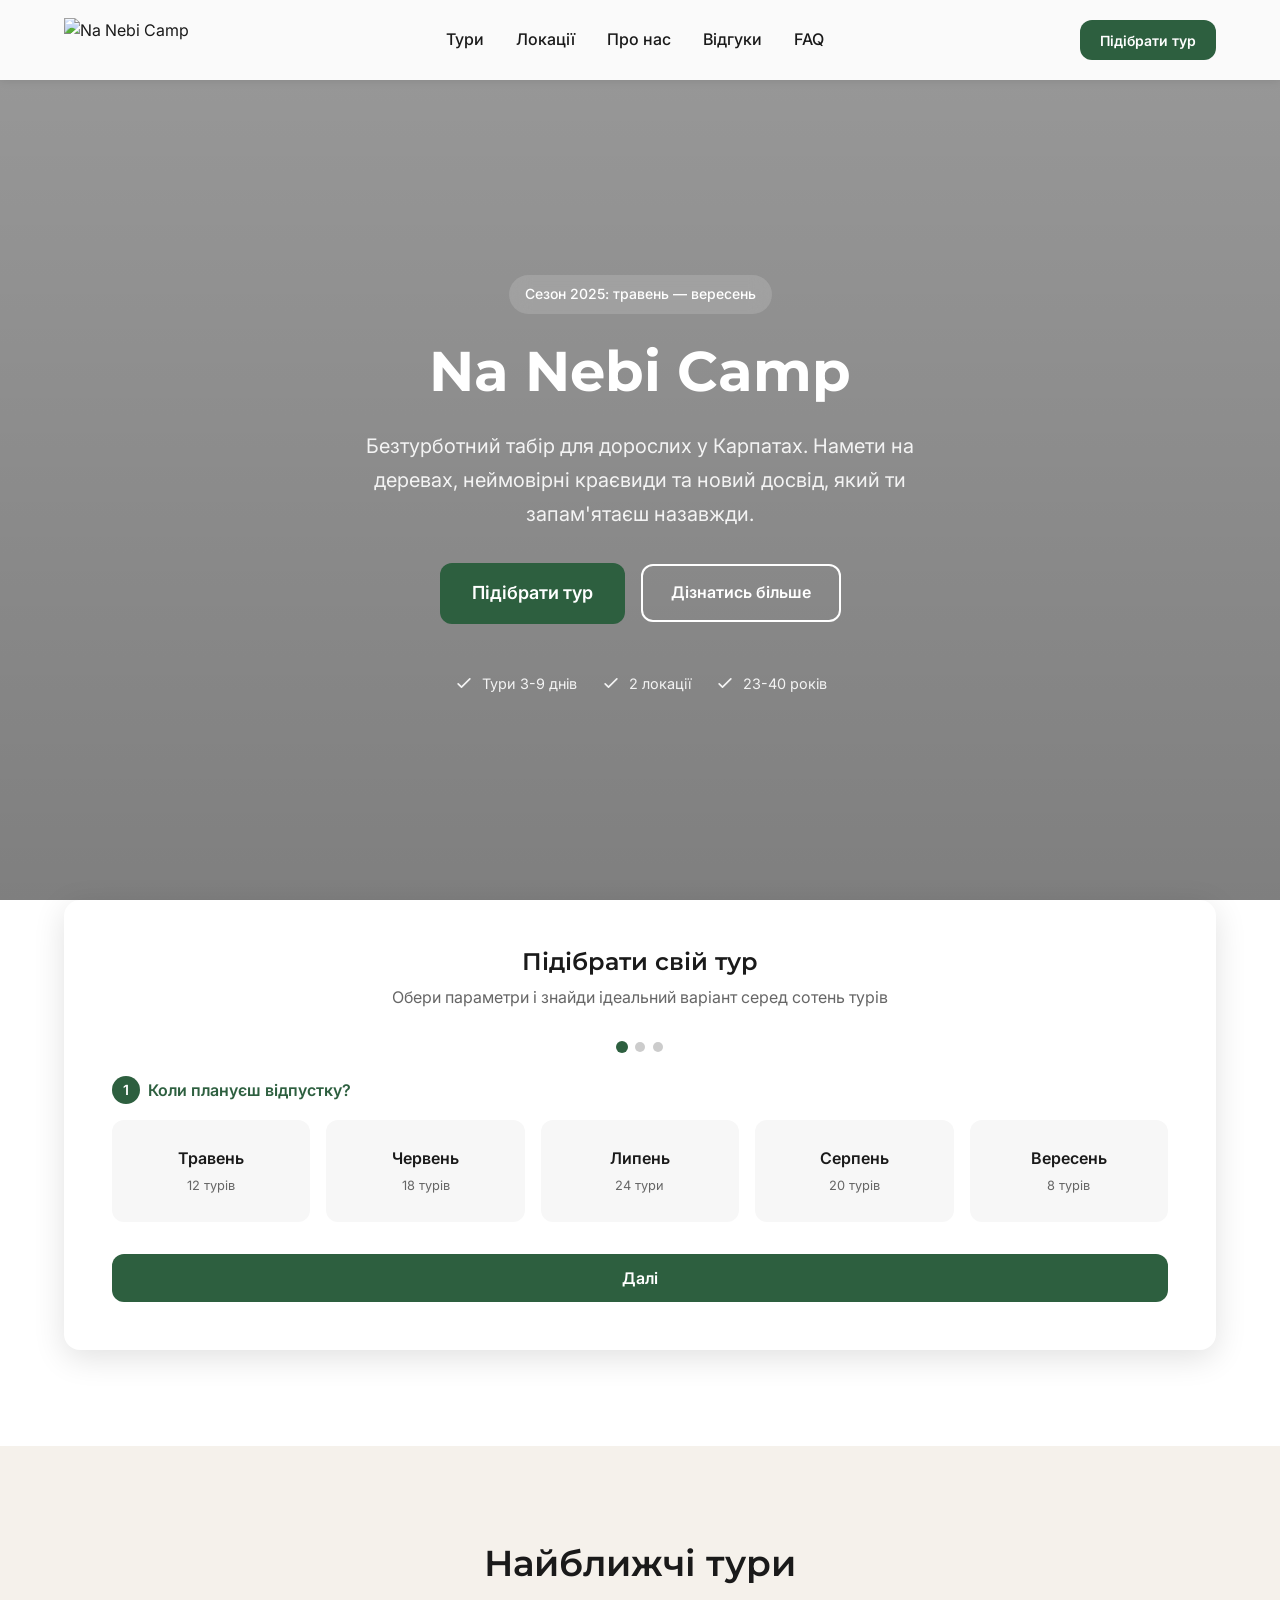
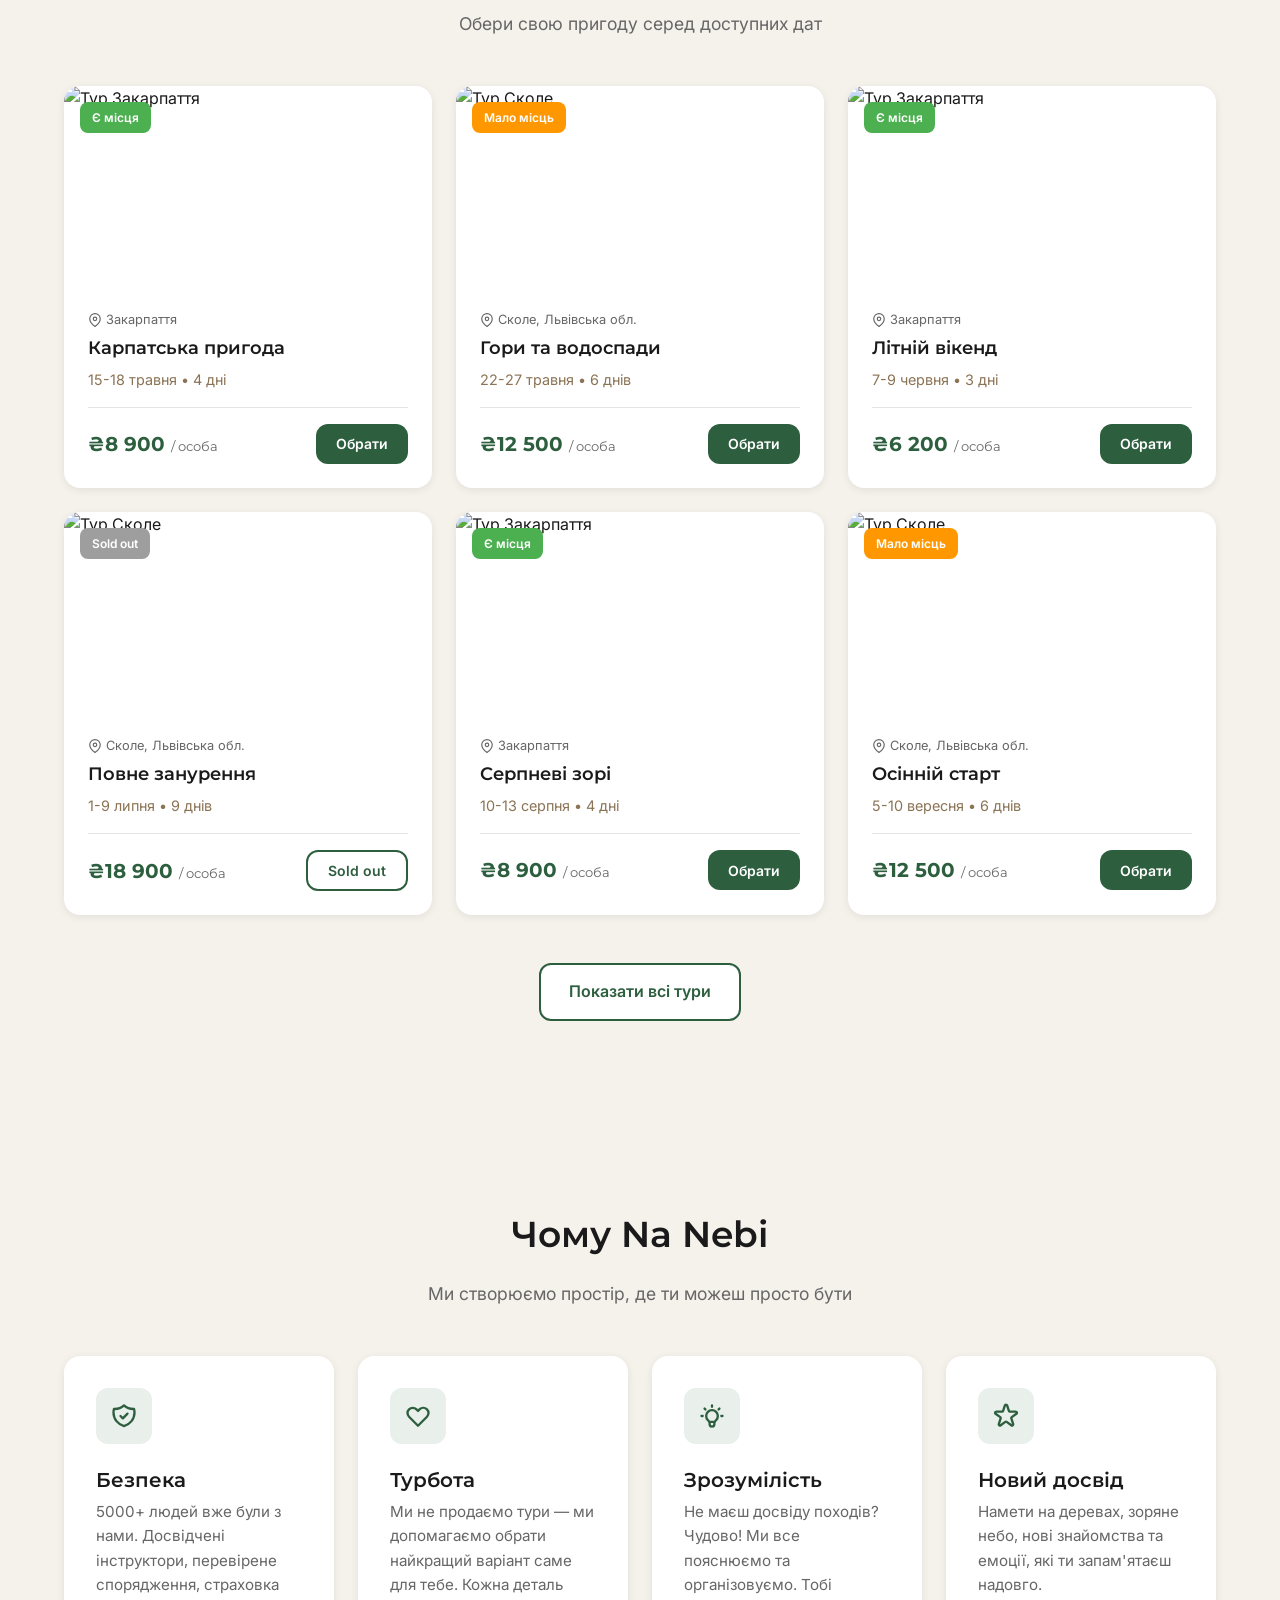
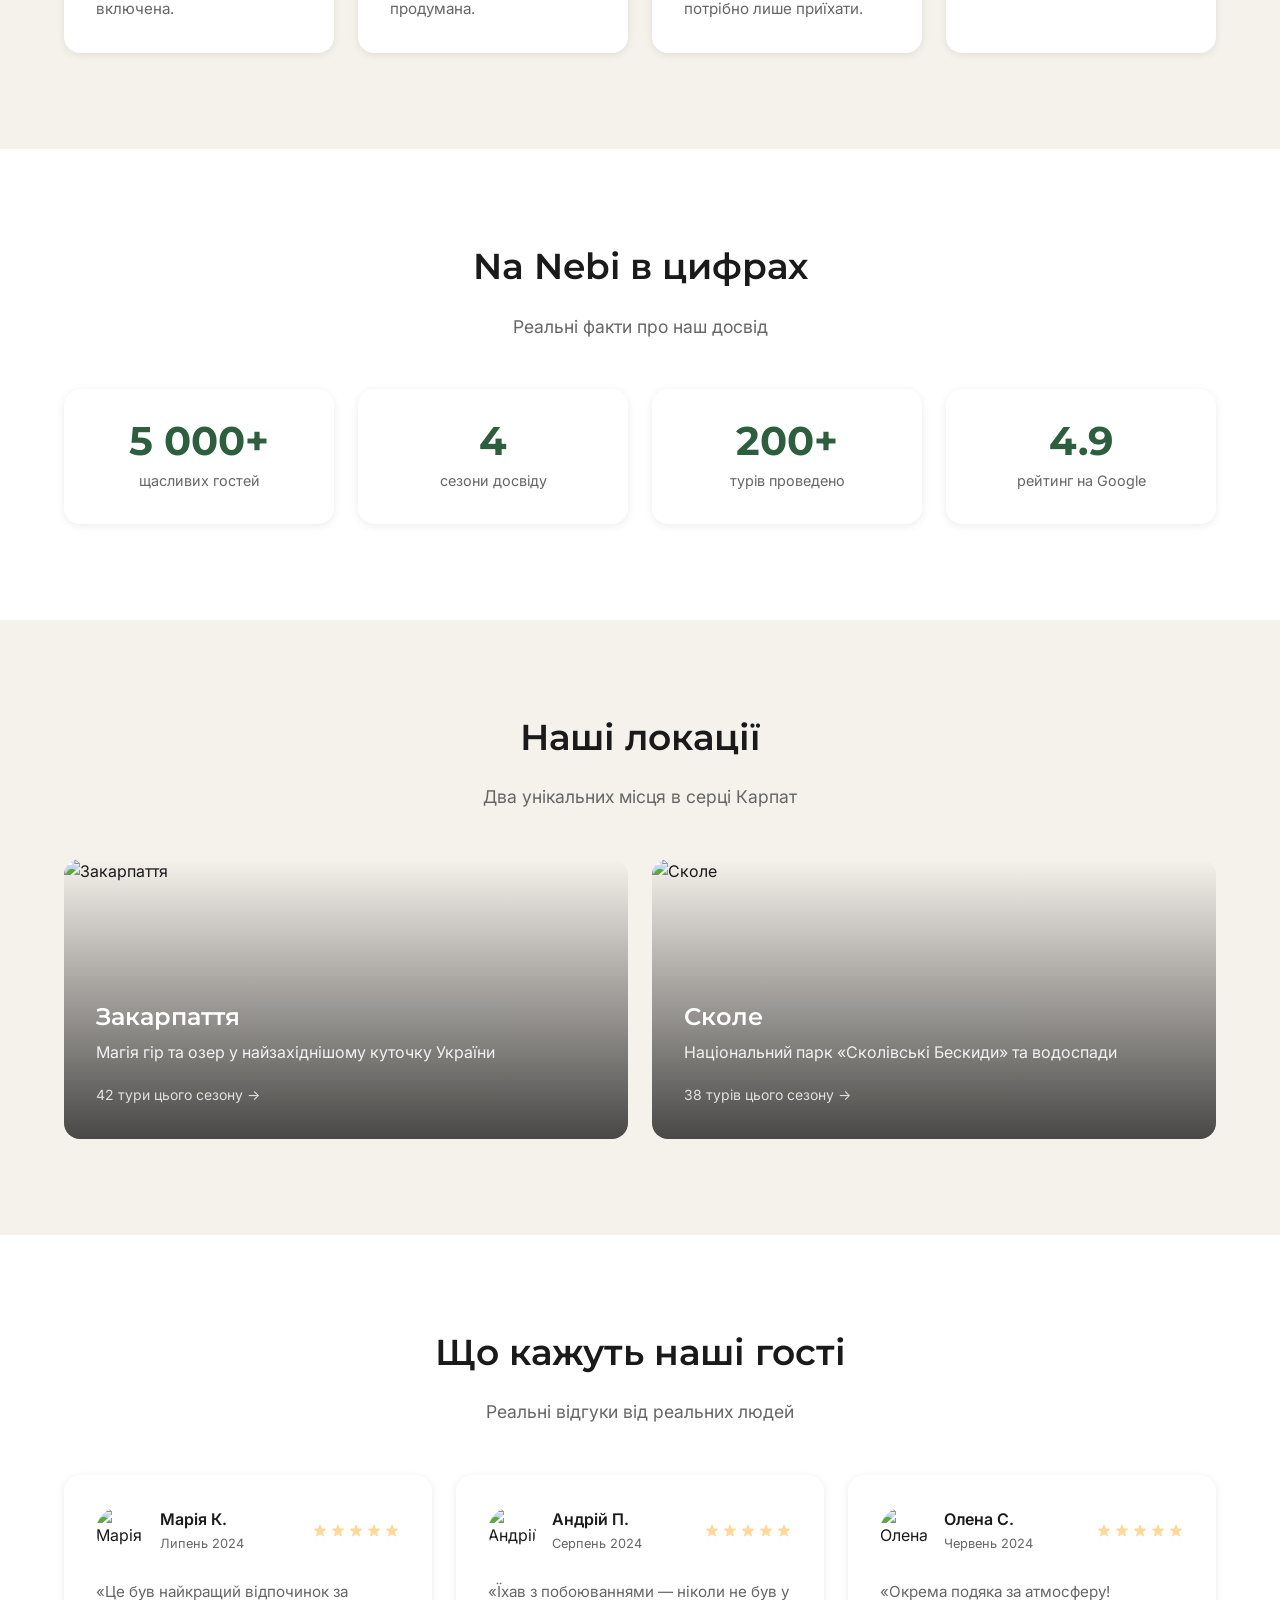
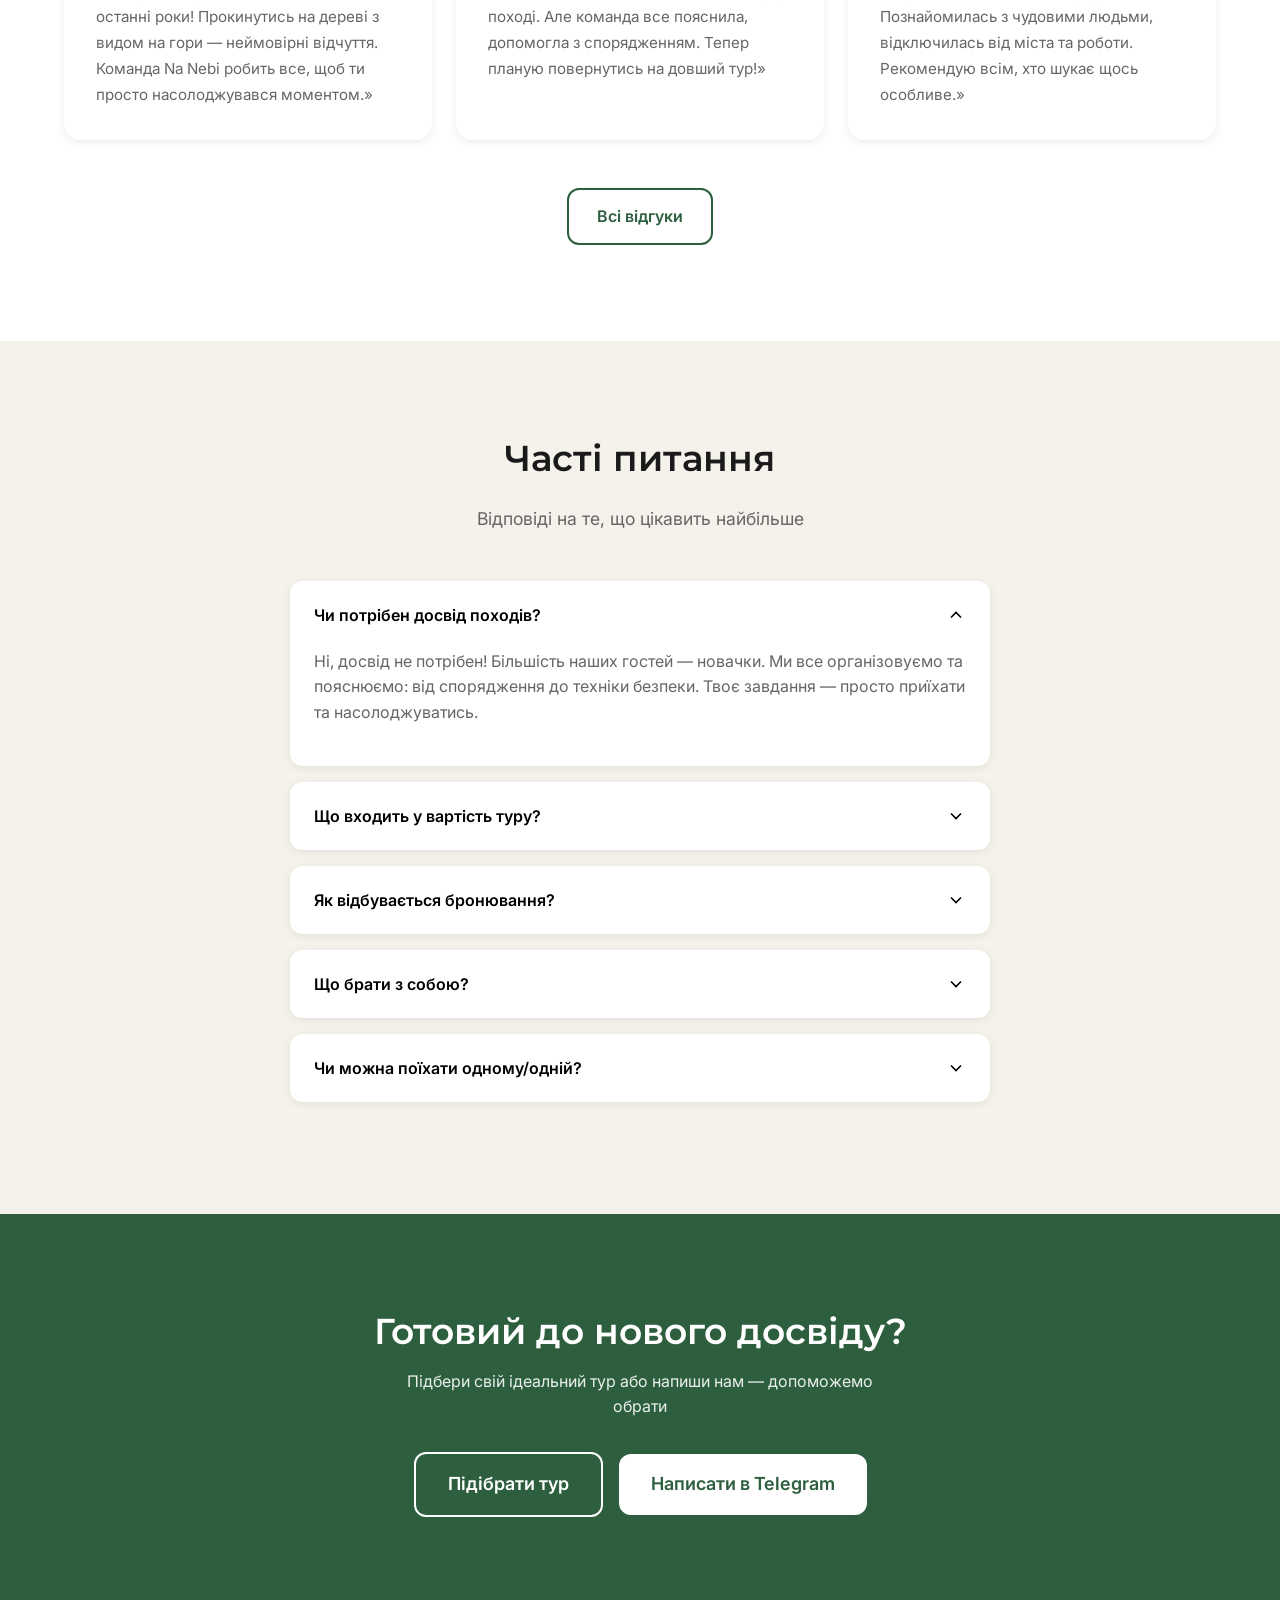
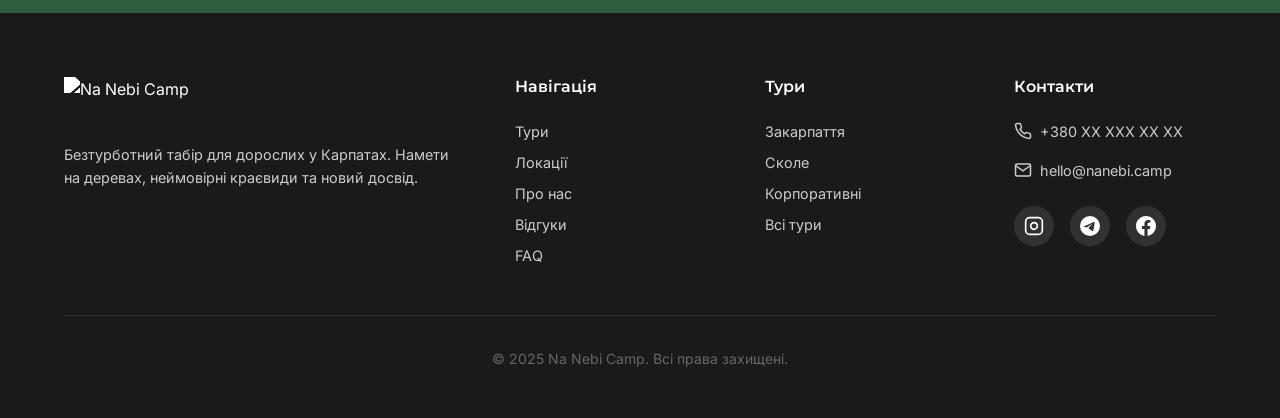
==== index.html @ ff221b3c "Create index.html" ====
<!DOCTYPE html>
<html lang="uk">
<head>
    <meta charset="UTF-8">
    <meta name="viewport" content="width=device-width, initial-scale=1.0">
    <title>Na Nebi Camp — Безтурботний табір для дорослих у Карпатах</title>
    <meta name="description" content="Намети на деревах, незабутні краєвиди та новий досвід. Тури на 3, 4, 6 або 9 днів у Закарпатті та Львівській області.">

    <!-- Fonts -->
    <link rel="preconnect" href="https://fonts.googleapis.com">
    <link rel="preconnect" href="https://fonts.gstatic.com" crossorigin>
    <link href="https://fonts.googleapis.com/css2?family=Montserrat:wght@500;600;700&family=Inter:wght@400;500;600&display=swap" rel="stylesheet">

    <style>
        /* ========== CSS Variables ========== */
        :root {
            /* Primary - Green */
            --primary: #2D5F3F;
            --primary-light: #7FB685;
            --primary-dark: #1e4a2d;

            /* Secondary - Brown/Warm */
            --secondary: #8B7355;
            --secondary-light: #E8DCC4;
            --secondary-bg: #F5F1EB;

            /* Accent */
            --accent-blue: #87CEEB;
            --accent-yellow: #FFD89C;

            /* Status */
            --status-available: #4CAF50;
            --status-few: #FF9800;
            --status-soldout: #9E9E9E;

            /* Neutral */
            --white: #FFFFFF;
            --black: #1A1A1A;
            --gray-100: #F7F7F7;
            --gray-200: #E5E5E5;
            --gray-300: #CCCCCC;
            --gray-600: #666666;

            /* Typography */
            --font-heading: 'Montserrat', sans-serif;
            --font-body: 'Inter', sans-serif;

            /* Spacing */
            --space-xs: 0.5rem;
            --space-sm: 1rem;
            --space-md: 1.5rem;
            --space-lg: 2rem;
            --space-xl: 3rem;
            --space-2xl: 4rem;
            --space-3xl: 6rem;

            /* Border Radius */
            --radius-sm: 8px;
            --radius-md: 12px;
            --radius-lg: 16px;
            --radius-xl: 24px;

            /* Shadows */
            --shadow-sm: 0 2px 8px rgba(0,0,0,0.08);
            --shadow-md: 0 4px 16px rgba(0,0,0,0.1);
            --shadow-lg: 0 8px 32px rgba(0,0,0,0.12);

            /* Transitions */
            --transition: 0.3s ease;
        }

        /* ========== Reset & Base ========== */
        *, *::before, *::after {
            box-sizing: border-box;
            margin: 0;
            padding: 0;
        }

        html {
            scroll-behavior: smooth;
        }

        body {
            font-family: var(--font-body);
            font-size: 16px;
            line-height: 1.6;
            color: var(--black);
            background: var(--white);
            -webkit-font-smoothing: antialiased;
        }

        img {
            max-width: 100%;
            height: auto;
            display: block;
        }

        a {
            color: inherit;
            text-decoration: none;
        }

        button {
            font-family: inherit;
            cursor: pointer;
            border: none;
            background: none;
        }

        ul, ol {
            list-style: none;
        }

        /* ========== Typography ========== */
        h1, h2, h3, h4, h5, h6 {
            font-family: var(--font-heading);
            font-weight: 600;
            line-height: 1.2;
            color: var(--black);
        }

        h1 {
            font-size: 2rem;
            font-weight: 700;
        }

        h2 {
            font-size: 1.75rem;
            margin-bottom: var(--space-md);
        }

        h3 {
            font-size: 1.25rem;
        }

        p {
            margin-bottom: var(--space-sm);
        }

        .text-center { text-align: center; }
        .text-primary { color: var(--primary); }
        .text-secondary { color: var(--secondary); }
        .text-gray { color: var(--gray-600); }

        /* ========== Layout ========== */
        .container {
            width: 100%;
            max-width: 1200px;
            margin: 0 auto;
            padding: 0 var(--space-md);
        }

        .section {
            padding: var(--space-2xl) 0;
        }

        .section-bg {
            background: var(--secondary-bg);
        }

        .section-header {
            text-align: center;
            margin-bottom: var(--space-xl);
        }

        .section-header p {
            color: var(--gray-600);
            font-size: 1.1rem;
            max-width: 600px;
            margin: var(--space-sm) auto 0;
        }

        /* ========== Buttons ========== */
        .btn {
            display: inline-flex;
            align-items: center;
            justify-content: center;
            gap: var(--space-xs);
            padding: 0.875rem 1.75rem;
            font-size: 1rem;
            font-weight: 600;
            border-radius: var(--radius-md);
            transition: all var(--transition);
            min-height: 48px;
        }

        .btn-primary {
            background: var(--primary);
            color: var(--white);
        }

        .btn-primary:hover {
            background: var(--primary-dark);
            transform: translateY(-2px);
            box-shadow: var(--shadow-md);
        }

        .btn-secondary {
            background: var(--white);
            color: var(--primary);
            border: 2px solid var(--primary);
        }

        .btn-secondary:hover {
            background: var(--primary);
            color: var(--white);
        }

        .btn-outline {
            background: transparent;
            color: var(--white);
            border: 2px solid var(--white);
        }

        .btn-outline:hover {
            background: var(--white);
            color: var(--primary);
        }

        .btn-sm {
            padding: 0.625rem 1.25rem;
            font-size: 0.875rem;
            min-height: 40px;
        }

        .btn-lg {
            padding: 1rem 2rem;
            font-size: 1.125rem;
        }

        /* ========== Header ========== */
        .header {
            position: fixed;
            top: 0;
            left: 0;
            right: 0;
            z-index: 1000;
            background: rgba(255,255,255,0.95);
            backdrop-filter: blur(10px);
            box-shadow: var(--shadow-sm);
            transition: all var(--transition);
        }

        .header-inner {
            display: flex;
            align-items: center;
            justify-content: space-between;
            height: 70px;
        }

        .logo {
            display: flex;
            align-items: center;
            gap: var(--space-xs);
        }

        .logo img {
            height: 45px;
            width: auto;
        }

        .nav {
            display: none;
        }

        .nav-list {
            display: flex;
            gap: var(--space-lg);
        }

        .nav-link {
            font-weight: 500;
            color: var(--black);
            transition: color var(--transition);
            position: relative;
        }

        .nav-link:hover {
            color: var(--primary);
        }

        .nav-link::after {
            content: '';
            position: absolute;
            bottom: -4px;
            left: 0;
            width: 0;
            height: 2px;
            background: var(--primary);
            transition: width var(--transition);
        }

        .nav-link:hover::after {
            width: 100%;
        }

        .header-cta {
            display: none;
        }

        .mobile-menu-btn {
            display: flex;
            flex-direction: column;
            gap: 5px;
            padding: 10px;
        }

        .mobile-menu-btn span {
            display: block;
            width: 24px;
            height: 2px;
            background: var(--black);
            transition: all var(--transition);
        }

        /* Mobile Menu */
        .mobile-menu {
            position: fixed;
            top: 70px;
            left: 0;
            right: 0;
            bottom: 0;
            background: var(--white);
            padding: var(--space-lg);
            transform: translateX(100%);
            transition: transform var(--transition);
            overflow-y: auto;
        }

        .mobile-menu.active {
            transform: translateX(0);
        }

        .mobile-nav-list {
            display: flex;
            flex-direction: column;
            gap: var(--space-md);
        }

        .mobile-nav-link {
            display: block;
            padding: var(--space-sm) 0;
            font-size: 1.125rem;
            font-weight: 500;
            border-bottom: 1px solid var(--gray-200);
        }

        .mobile-menu .btn {
            width: 100%;
            margin-top: var(--space-lg);
        }

        /* ========== Hero ========== */
        .hero {
            position: relative;
            min-height: 100vh;
            display: flex;
            align-items: center;
            padding-top: 70px;
            background: linear-gradient(rgba(0,0,0,0.4), rgba(0,0,0,0.5)),
                        url('https://images.unsplash.com/photo-1504280390367-361c6d9f38f4?w=1920&q=80') center/cover no-repeat;
        }

        .hero-content {
            position: relative;
            z-index: 1;
            color: var(--white);
            text-align: center;
            padding: var(--space-xl) 0;
        }

        .hero-badge {
            display: inline-block;
            padding: 0.5rem 1rem;
            background: rgba(255,255,255,0.15);
            backdrop-filter: blur(10px);
            border-radius: var(--radius-xl);
            font-size: 0.875rem;
            font-weight: 500;
            margin-bottom: var(--space-md);
        }

        .hero h1 {
            color: var(--white);
            font-size: 2.5rem;
            margin-bottom: var(--space-md);
        }

        .hero-subtitle {
            font-size: 1.125rem;
            opacity: 0.9;
            max-width: 600px;
            margin: 0 auto var(--space-lg);
            line-height: 1.7;
        }

        .hero-buttons {
            display: flex;
            flex-direction: column;
            gap: var(--space-sm);
            align-items: center;
        }

        .hero-features {
            display: flex;
            flex-wrap: wrap;
            justify-content: center;
            gap: var(--space-md);
            margin-top: var(--space-xl);
        }

        .hero-feature {
            display: flex;
            align-items: center;
            gap: var(--space-xs);
            font-size: 0.9rem;
            opacity: 0.9;
        }

        .hero-feature svg {
            width: 20px;
            height: 20px;
        }

        /* ========== Tour Selector ========== */
        .tour-selector {
            background: var(--white);
            border-radius: var(--radius-lg);
            box-shadow: var(--shadow-lg);
            padding: var(--space-lg);
            margin-top: calc(-1 * var(--space-3xl));
            position: relative;
            z-index: 10;
        }

        .selector-title {
            text-align: center;
            margin-bottom: var(--space-lg);
        }

        .selector-title h2 {
            font-size: 1.5rem;
            margin-bottom: var(--space-xs);
        }

        .selector-title p {
            color: var(--gray-600);
            margin-bottom: 0;
        }

        .selector-steps {
            display: flex;
            flex-direction: column;
            gap: var(--space-lg);
        }

        .selector-step {
            display: none;
        }

        .selector-step.active {
            display: block;
        }

        .step-label {
            display: flex;
            align-items: center;
            gap: var(--space-xs);
            font-weight: 600;
            margin-bottom: var(--space-sm);
            color: var(--primary);
        }

        .step-number {
            display: flex;
            align-items: center;
            justify-content: center;
            width: 28px;
            height: 28px;
            background: var(--primary);
            color: var(--white);
            border-radius: 50%;
            font-size: 0.875rem;
        }

        .step-options {
            display: grid;
            grid-template-columns: repeat(2, 1fr);
            gap: var(--space-sm);
        }

        .step-option {
            padding: var(--space-md);
            background: var(--gray-100);
            border: 2px solid transparent;
            border-radius: var(--radius-md);
            text-align: center;
            cursor: pointer;
            transition: all var(--transition);
        }

        .step-option:hover {
            border-color: var(--primary-light);
            background: var(--white);
        }

        .step-option.selected {
            border-color: var(--primary);
            background: rgba(45, 95, 63, 0.05);
        }

        .step-option-title {
            font-weight: 600;
            font-size: 1rem;
            margin-bottom: 4px;
        }

        .step-option-subtitle {
            font-size: 0.8rem;
            color: var(--gray-600);
        }

        .selector-nav {
            display: flex;
            gap: var(--space-sm);
            margin-top: var(--space-lg);
        }

        .selector-nav .btn {
            flex: 1;
        }

        .selector-progress {
            display: flex;
            justify-content: center;
            gap: var(--space-xs);
            margin-bottom: var(--space-md);
        }

        .progress-dot {
            width: 10px;
            height: 10px;
            border-radius: 50%;
            background: var(--gray-300);
            transition: all var(--transition);
        }

        .progress-dot.active {
            background: var(--primary);
            transform: scale(1.2);
        }

        .progress-dot.completed {
            background: var(--primary-light);
        }

        /* ========== Why Na Nebi ========== */
        .why-section {
            background: var(--secondary-bg);
        }

        .why-grid {
            display: grid;
            gap: var(--space-md);
        }

        .why-card {
            background: var(--white);
            padding: var(--space-lg);
            border-radius: var(--radius-lg);
            box-shadow: var(--shadow-sm);
            transition: all var(--transition);
        }

        .why-card:hover {
            transform: translateY(-4px);
            box-shadow: var(--shadow-md);
        }

        .why-icon {
            width: 56px;
            height: 56px;
            background: rgba(45, 95, 63, 0.1);
            border-radius: var(--radius-md);
            display: flex;
            align-items: center;
            justify-content: center;
            margin-bottom: var(--space-md);
        }

        .why-icon svg {
            width: 28px;
            height: 28px;
            color: var(--primary);
        }

        .why-card h3 {
            margin-bottom: var(--space-xs);
        }

        .why-card p {
            color: var(--gray-600);
            font-size: 0.95rem;
            margin-bottom: 0;
        }

        /* ========== Stats ========== */
        .stats-grid {
            display: grid;
            grid-template-columns: repeat(2, 1fr);
            gap: var(--space-md);
        }

        .stat-card {
            text-align: center;
            padding: var(--space-lg);
            background: var(--white);
            border-radius: var(--radius-lg);
            box-shadow: var(--shadow-sm);
        }

        .stat-number {
            font-family: var(--font-heading);
            font-size: 2.5rem;
            font-weight: 700;
            color: var(--primary);
            line-height: 1;
            margin-bottom: var(--space-xs);
        }

        .stat-label {
            color: var(--gray-600);
            font-size: 0.9rem;
        }

        /* ========== Tours Section ========== */
        .tours-grid {
            display: grid;
            gap: var(--space-md);
        }

        .tour-card {
            background: var(--white);
            border-radius: var(--radius-lg);
            overflow: hidden;
            box-shadow: var(--shadow-sm);
            transition: all var(--transition);
        }

        .tour-card:hover {
            transform: translateY(-4px);
            box-shadow: var(--shadow-md);
        }

        .tour-image {
            position: relative;
            height: 200px;
            overflow: hidden;
        }

        .tour-image img {
            width: 100%;
            height: 100%;
            object-fit: cover;
            transition: transform var(--transition);
        }

        .tour-card:hover .tour-image img {
            transform: scale(1.05);
        }

        .tour-badge {
            position: absolute;
            top: var(--space-sm);
            left: var(--space-sm);
            padding: 0.375rem 0.75rem;
            border-radius: var(--radius-sm);
            font-size: 0.75rem;
            font-weight: 600;
            color: var(--white);
        }

        .tour-badge.available {
            background: var(--status-available);
        }

        .tour-badge.few {
            background: var(--status-few);
        }

        .tour-badge.soldout {
            background: var(--status-soldout);
        }

        .tour-content {
            padding: var(--space-md);
        }

        .tour-location {
            display: flex;
            align-items: center;
            gap: 4px;
            font-size: 0.8rem;
            color: var(--gray-600);
            margin-bottom: var(--space-xs);
        }

        .tour-title {
            font-size: 1.125rem;
            margin-bottom: var(--space-xs);
        }

        .tour-dates {
            font-size: 0.9rem;
            color: var(--secondary);
            margin-bottom: var(--space-sm);
        }

        .tour-footer {
            display: flex;
            align-items: center;
            justify-content: space-between;
            padding-top: var(--space-sm);
            border-top: 1px solid var(--gray-200);
        }

        .tour-price {
            font-family: var(--font-heading);
            font-weight: 700;
            font-size: 1.25rem;
            color: var(--primary);
        }

        .tour-price span {
            font-size: 0.8rem;
            font-weight: 400;
            color: var(--gray-600);
        }

        /* ========== Reviews ========== */
        .reviews-grid {
            display: grid;
            gap: var(--space-md);
        }

        .review-card {
            background: var(--white);
            padding: var(--space-lg);
            border-radius: var(--radius-lg);
            box-shadow: var(--shadow-sm);
        }

        .review-header {
            display: flex;
            align-items: center;
            gap: var(--space-sm);
            margin-bottom: var(--space-md);
        }

        .review-avatar {
            width: 48px;
            height: 48px;
            border-radius: 50%;
            object-fit: cover;
        }

        .review-author {
            flex: 1;
        }

        .review-name {
            font-weight: 600;
            margin-bottom: 2px;
        }

        .review-date {
            font-size: 0.8rem;
            color: var(--gray-600);
        }

        .review-rating {
            display: flex;
            gap: 2px;
            color: var(--accent-yellow);
        }

        .review-text {
            color: var(--gray-600);
            font-size: 0.95rem;
            line-height: 1.7;
            margin-bottom: 0;
        }

        /* ========== Locations ========== */
        .locations-grid {
            display: grid;
            gap: var(--space-md);
        }

        .location-card {
            position: relative;
            border-radius: var(--radius-lg);
            overflow: hidden;
            min-height: 280px;
            display: flex;
            align-items: flex-end;
        }

        .location-card::before {
            content: '';
            position: absolute;
            inset: 0;
            background: linear-gradient(to top, rgba(0,0,0,0.7), transparent);
        }

        .location-card img {
            position: absolute;
            inset: 0;
            width: 100%;
            height: 100%;
            object-fit: cover;
            transition: transform var(--transition);
        }

        .location-card:hover img {
            transform: scale(1.05);
        }

        .location-content {
            position: relative;
            z-index: 1;
            padding: var(--space-lg);
            color: var(--white);
            width: 100%;
        }

        .location-content h3 {
            color: var(--white);
            font-size: 1.5rem;
            margin-bottom: var(--space-xs);
        }

        .location-content p {
            opacity: 0.9;
            margin-bottom: var(--space-sm);
        }

        .location-tours-count {
            font-size: 0.875rem;
            opacity: 0.8;
        }

        /* ========== CTA Section ========== */
        .cta-section {
            background: var(--primary);
            color: var(--white);
            text-align: center;
        }

        .cta-section h2 {
            color: var(--white);
            margin-bottom: var(--space-sm);
        }

        .cta-section p {
            opacity: 0.9;
            max-width: 500px;
            margin: 0 auto var(--space-lg);
        }

        .cta-buttons {
            display: flex;
            flex-direction: column;
            gap: var(--space-sm);
            align-items: center;
        }

        /* ========== FAQ ========== */
        .faq-list {
            max-width: 700px;
            margin: 0 auto;
        }

        .faq-item {
            background: var(--white);
            border-radius: var(--radius-md);
            margin-bottom: var(--space-sm);
            box-shadow: var(--shadow-sm);
            overflow: hidden;
        }

        .faq-question {
            width: 100%;
            text-align: left;
            padding: var(--space-md);
            font-weight: 600;
            font-size: 1rem;
            display: flex;
            justify-content: space-between;
            align-items: center;
            gap: var(--space-sm);
        }

        .faq-question svg {
            flex-shrink: 0;
            transition: transform var(--transition);
        }

        .faq-item.active .faq-question svg {
            transform: rotate(180deg);
        }

        .faq-answer {
            padding: 0 var(--space-md) var(--space-md);
            color: var(--gray-600);
            display: none;
        }

        .faq-item.active .faq-answer {
            display: block;
        }

        /* ========== Footer ========== */
        .footer {
            background: var(--black);
            color: var(--white);
            padding: var(--space-2xl) 0 var(--space-lg);
        }

        .footer-grid {
            display: grid;
            gap: var(--space-xl);
            margin-bottom: var(--space-xl);
        }

        .footer-brand p {
            color: var(--gray-300);
            font-size: 0.9rem;
            margin-top: var(--space-sm);
        }

        .footer h4 {
            color: var(--white);
            font-size: 1rem;
            margin-bottom: var(--space-md);
        }

        .footer-links {
            display: flex;
            flex-direction: column;
            gap: var(--space-xs);
        }

        .footer-links a {
            color: var(--gray-300);
            font-size: 0.9rem;
            transition: color var(--transition);
        }

        .footer-links a:hover {
            color: var(--white);
        }

        .footer-contact {
            display: flex;
            flex-direction: column;
            gap: var(--space-sm);
        }

        .footer-contact-item {
            display: flex;
            align-items: center;
            gap: var(--space-xs);
            color: var(--gray-300);
            font-size: 0.9rem;
        }

        .footer-social {
            display: flex;
            gap: var(--space-sm);
            margin-top: var(--space-md);
        }

        .footer-social a {
            display: flex;
            align-items: center;
            justify-content: center;
            width: 40px;
            height: 40px;
            background: rgba(255,255,255,0.1);
            border-radius: 50%;
            color: var(--white);
            transition: all var(--transition);
        }

        .footer-social a:hover {
            background: var(--primary);
            transform: translateY(-2px);
        }

        .footer-bottom {
            padding-top: var(--space-lg);
            border-top: 1px solid rgba(255,255,255,0.1);
            text-align: center;
            color: var(--gray-600);
            font-size: 0.875rem;
        }

        /* ========== Modal ========== */
        .modal-overlay {
            position: fixed;
            inset: 0;
            background: rgba(0,0,0,0.6);
            backdrop-filter: blur(4px);
            z-index: 2000;
            display: none;
            align-items: center;
            justify-content: center;
            padding: var(--space-md);
        }

        .modal-overlay.active {
            display: flex;
        }

        .modal {
            background: var(--white);
            border-radius: var(--radius-lg);
            width: 100%;
            max-width: 500px;
            max-height: 90vh;
            overflow-y: auto;
        }

        .modal-header {
            display: flex;
            align-items: center;
            justify-content: space-between;
            padding: var(--space-md);
            border-bottom: 1px solid var(--gray-200);
        }

        .modal-header h3 {
            margin: 0;
        }

        .modal-close {
            padding: var(--space-xs);
            color: var(--gray-600);
            transition: color var(--transition);
        }

        .modal-close:hover {
            color: var(--black);
        }

        .modal-body {
            padding: var(--space-lg);
        }

        /* ========== Form ========== */
        .form-group {
            margin-bottom: var(--space-md);
        }

        .form-label {
            display: block;
            font-weight: 500;
            margin-bottom: var(--space-xs);
            font-size: 0.9rem;
        }

        .form-input {
            width: 100%;
            padding: 0.875rem 1rem;
            font-size: 1rem;
            border: 2px solid var(--gray-200);
            border-radius: var(--radius-md);
            transition: all var(--transition);
            font-family: inherit;
        }

        .form-input:focus {
            outline: none;
            border-color: var(--primary);
            box-shadow: 0 0 0 3px rgba(45, 95, 63, 0.1);
        }

        .form-input::placeholder {
            color: var(--gray-300);
        }

        textarea.form-input {
            min-height: 120px;
            resize: vertical;
        }

        .form-hint {
            font-size: 0.8rem;
            color: var(--gray-600);
            margin-top: var(--space-xs);
        }

        .form-success {
            text-align: center;
            padding: var(--space-xl);
        }

        .form-success svg {
            width: 64px;
            height: 64px;
            color: var(--status-available);
            margin-bottom: var(--space-md);
        }

        .form-success h3 {
            margin-bottom: var(--space-sm);
        }

        /* ========== Desktop Styles ========== */
        @media (min-width: 768px) {
            h1 {
                font-size: 3rem;
            }

            h2 {
                font-size: 2.25rem;
            }

            .section {
                padding: var(--space-3xl) 0;
            }

            .header-inner {
                height: 80px;
            }

            .nav {
                display: block;
            }

            .header-cta {
                display: block;
            }

            .mobile-menu-btn {
                display: none;
            }

            .hero h1 {
                font-size: 3.5rem;
            }

            .hero-subtitle {
                font-size: 1.25rem;
            }

            .hero-buttons {
                flex-direction: row;
                justify-content: center;
            }

            .tour-selector {
                padding: var(--space-xl);
            }

            .step-options {
                grid-template-columns: repeat(5, 1fr);
            }

            .why-grid {
                grid-template-columns: repeat(2, 1fr);
            }

            .stats-grid {
                grid-template-columns: repeat(4, 1fr);
            }

            .tours-grid {
                grid-template-columns: repeat(2, 1fr);
            }

            .reviews-grid {
                grid-template-columns: repeat(2, 1fr);
            }

            .locations-grid {
                grid-template-columns: repeat(2, 1fr);
            }

            .cta-buttons {
                flex-direction: row;
                justify-content: center;
            }

            .footer-grid {
                grid-template-columns: 2fr 1fr 1fr 1fr;
            }
        }

        @media (min-width: 1024px) {
            .why-grid {
                grid-template-columns: repeat(4, 1fr);
            }

            .tours-grid {
                grid-template-columns: repeat(3, 1fr);
            }

            .reviews-grid {
                grid-template-columns: repeat(3, 1fr);
            }
        }
    </style>
</head>
<body>
    <!-- Header -->
    <header class="header">
        <div class="container">
            <div class="header-inner">
                <a href="/" class="logo">
                    <img src="https://res2.weblium.site/res/6602ec4ba1f59c000f6a8364/66031631e0a192000f2ecf2f_optimized" alt="Na Nebi Camp">
                </a>

                <nav class="nav">
                    <ul class="nav-list">
                        <li><a href="#tours" class="nav-link">Тури</a></li>
                        <li><a href="#locations" class="nav-link">Локації</a></li>
                        <li><a href="#about" class="nav-link">Про нас</a></li>
                        <li><a href="#reviews" class="nav-link">Відгуки</a></li>
                        <li><a href="#faq" class="nav-link">FAQ</a></li>
                    </ul>
                </nav>

                <div class="header-cta">
                    <button class="btn btn-primary btn-sm" onclick="openModal()">Підібрати тур</button>
                </div>

                <button class="mobile-menu-btn" onclick="toggleMobileMenu()" aria-label="Меню">
                    <span></span>
                    <span></span>
                    <span></span>
                </button>
            </div>
        </div>
    </header>

    <!-- Mobile Menu -->
    <div class="mobile-menu" id="mobileMenu">
        <nav>
            <ul class="mobile-nav-list">
                <li><a href="#tours" class="mobile-nav-link" onclick="toggleMobileMenu()">Тури</a></li>
                <li><a href="#locations" class="mobile-nav-link" onclick="toggleMobileMenu()">Локації</a></li>
                <li><a href="#about" class="mobile-nav-link" onclick="toggleMobileMenu()">Про нас</a></li>
                <li><a href="#reviews" class="mobile-nav-link" onclick="toggleMobileMenu()">Відгуки</a></li>
                <li><a href="#faq" class="mobile-nav-link" onclick="toggleMobileMenu()">FAQ</a></li>
                <li><a href="#contacts" class="mobile-nav-link" onclick="toggleMobileMenu()">Контакти</a></li>
            </ul>
            <button class="btn btn-primary" onclick="openModal(); toggleMobileMenu();">Підібрати тур</button>
        </nav>
    </div>

    <!-- Hero -->
    <section class="hero">
        <div class="container">
            <div class="hero-content">
                <span class="hero-badge">Сезон 2025: травень — вересень</span>
                <h1>Na Nebi Camp</h1>
                <p class="hero-subtitle">Безтурботний табір для дорослих у Карпатах. Намети на деревах, неймовірні краєвиди та новий досвід, який ти запам'ятаєш назавжди.</p>
                <div class="hero-buttons">
                    <a href="#tour-selector" class="btn btn-primary btn-lg">Підібрати тур</a>
                    <a href="#about" class="btn btn-outline">Дізнатись більше</a>
                </div>
                <div class="hero-features">
                    <div class="hero-feature">
                        <svg xmlns="http://www.w3.org/2000/svg" fill="none" viewBox="0 0 24 24" stroke="currentColor">
                            <path stroke-linecap="round" stroke-linejoin="round" stroke-width="2" d="M5 13l4 4L19 7" />
                        </svg>
                        <span>Тури 3-9 днів</span>
                    </div>
                    <div class="hero-feature">
                        <svg xmlns="http://www.w3.org/2000/svg" fill="none" viewBox="0 0 24 24" stroke="currentColor">
                            <path stroke-linecap="round" stroke-linejoin="round" stroke-width="2" d="M5 13l4 4L19 7" />
                        </svg>
                        <span>2 локації</span>
                    </div>
                    <div class="hero-feature">
                        <svg xmlns="http://www.w3.org/2000/svg" fill="none" viewBox="0 0 24 24" stroke="currentColor">
                            <path stroke-linecap="round" stroke-linejoin="round" stroke-width="2" d="M5 13l4 4L19 7" />
                        </svg>
                        <span>23-40 років</span>
                    </div>
                </div>
            </div>
        </div>
    </section>

    <!-- Tour Selector -->
    <section id="tour-selector" class="section">
        <div class="container">
            <div class="tour-selector">
                <div class="selector-title">
                    <h2>Підібрати свій тур</h2>
                    <p>Обери параметри і знайди ідеальний варіант серед сотень турів</p>
                </div>

                <div class="selector-progress">
                    <div class="progress-dot active" data-step="1"></div>
                    <div class="progress-dot" data-step="2"></div>
                    <div class="progress-dot" data-step="3"></div>
                </div>

                <div class="selector-steps">
                    <!-- Step 1: Month -->
                    <div class="selector-step active" data-step="1">
                        <div class="step-label">
                            <span class="step-number">1</span>
                            <span>Коли плануєш відпустку?</span>
                        </div>
                        <div class="step-options">
                            <div class="step-option" data-value="may" onclick="selectOption(this, 'month')">
                                <div class="step-option-title">Травень</div>
                                <div class="step-option-subtitle">12 турів</div>
                            </div>
                            <div class="step-option" data-value="june" onclick="selectOption(this, 'month')">
                                <div class="step-option-title">Червень</div>
                                <div class="step-option-subtitle">18 турів</div>
                            </div>
                            <div class="step-option" data-value="july" onclick="selectOption(this, 'month')">
                                <div class="step-option-title">Липень</div>
                                <div class="step-option-subtitle">24 тури</div>
                            </div>
                            <div class="step-option" data-value="august" onclick="selectOption(this, 'month')">
                                <div class="step-option-title">Серпень</div>
                                <div class="step-option-subtitle">20 турів</div>
                            </div>
                            <div class="step-option" data-value="september" onclick="selectOption(this, 'month')">
                                <div class="step-option-title">Вересень</div>
                                <div class="step-option-subtitle">8 турів</div>
                            </div>
                        </div>
                    </div>

                    <!-- Step 2: Duration -->
                    <div class="selector-step" data-step="2">
                        <div class="step-label">
                            <span class="step-number">2</span>
                            <span>На скільки днів?</span>
                        </div>
                        <div class="step-options" style="grid-template-columns: repeat(4, 1fr);">
                            <div class="step-option" data-value="3" onclick="selectOption(this, 'duration')">
                                <div class="step-option-title">3 дні</div>
                                <div class="step-option-subtitle">Вікенд</div>
                            </div>
                            <div class="step-option" data-value="4" onclick="selectOption(this, 'duration')">
                                <div class="step-option-title">4 дні</div>
                                <div class="step-option-subtitle">Міні-відпустка</div>
                            </div>
                            <div class="step-option" data-value="6" onclick="selectOption(this, 'duration')">
                                <div class="step-option-title">6 днів</div>
                                <div class="step-option-subtitle">Повна програма</div>
                            </div>
                            <div class="step-option" data-value="9" onclick="selectOption(this, 'duration')">
                                <div class="step-option-title">9 днів</div>
                                <div class="step-option-subtitle">Максимум вражень</div>
                            </div>
                        </div>
                    </div>

                    <!-- Step 3: Location -->
                    <div class="selector-step" data-step="3">
                        <div class="step-label">
                            <span class="step-number">3</span>
                            <span>Де?</span>
                        </div>
                        <div class="step-options" style="grid-template-columns: repeat(2, 1fr);">
                            <div class="step-option" data-value="zakarpattia" onclick="selectOption(this, 'location')">
                                <div class="step-option-title">Закарпаття</div>
                                <div class="step-option-subtitle">Гори та озера</div>
                            </div>
                            <div class="step-option" data-value="skole" onclick="selectOption(this, 'location')">
                                <div class="step-option-title">Сколе</div>
                                <div class="step-option-subtitle">Львівська область</div>
                            </div>
                        </div>
                    </div>
                </div>

                <div class="selector-nav">
                    <button class="btn btn-secondary" id="prevBtn" onclick="prevStep()" style="display: none;">Назад</button>
                    <button class="btn btn-primary" id="nextBtn" onclick="nextStep()" disabled>Далі</button>
                </div>
            </div>
        </div>
    </section>

    <!-- Available Tours -->
    <section id="tours" class="section section-bg">
        <div class="container">
            <div class="section-header">
                <h2>Найближчі тури</h2>
                <p>Обери свою пригоду серед доступних дат</p>
            </div>

            <div class="tours-grid">
                <!-- Tour Card 1 -->
                <div class="tour-card">
                    <div class="tour-image">
                        <img src="https://images.unsplash.com/photo-1517824806704-9040b037703b?w=600&q=80" alt="Тур Закарпаття">
                        <span class="tour-badge available">Є місця</span>
                    </div>
                    <div class="tour-content">
                        <div class="tour-location">
                            <svg width="14" height="14" viewBox="0 0 24 24" fill="none" stroke="currentColor" stroke-width="2">
                                <path d="M21 10c0 7-9 13-9 13s-9-6-9-13a9 9 0 0 1 18 0z"/>
                                <circle cx="12" cy="10" r="3"/>
                            </svg>
                            Закарпаття
                        </div>
                        <h3 class="tour-title">Карпатська пригода</h3>
                        <div class="tour-dates">15-18 травня • 4 дні</div>
                        <div class="tour-footer">
                            <div class="tour-price">₴8 900 <span>/ особа</span></div>
                            <button class="btn btn-primary btn-sm" onclick="openModal()">Обрати</button>
                        </div>
                    </div>
                </div>

                <!-- Tour Card 2 -->
                <div class="tour-card">
                    <div class="tour-image">
                        <img src="https://images.unsplash.com/photo-1510312305653-8ed496efae75?w=600&q=80" alt="Тур Сколе">
                        <span class="tour-badge few">Мало місць</span>
                    </div>
                    <div class="tour-content">
                        <div class="tour-location">
                            <svg width="14" height="14" viewBox="0 0 24 24" fill="none" stroke="currentColor" stroke-width="2">
                                <path d="M21 10c0 7-9 13-9 13s-9-6-9-13a9 9 0 0 1 18 0z"/>
                                <circle cx="12" cy="10" r="3"/>
                            </svg>
                            Сколе, Львівська обл.
                        </div>
                        <h3 class="tour-title">Гори та водоспади</h3>
                        <div class="tour-dates">22-27 травня • 6 днів</div>
                        <div class="tour-footer">
                            <div class="tour-price">₴12 500 <span>/ особа</span></div>
                            <button class="btn btn-primary btn-sm" onclick="openModal()">Обрати</button>
                        </div>
                    </div>
                </div>

                <!-- Tour Card 3 -->
                <div class="tour-card">
                    <div class="tour-image">
                        <img src="https://images.unsplash.com/photo-1533873984035-25970ab07461?w=600&q=80" alt="Тур Закарпаття">
                        <span class="tour-badge available">Є місця</span>
                    </div>
                    <div class="tour-content">
                        <div class="tour-location">
                            <svg width="14" height="14" viewBox="0 0 24 24" fill="none" stroke="currentColor" stroke-width="2">
                                <path d="M21 10c0 7-9 13-9 13s-9-6-9-13a9 9 0 0 1 18 0z"/>
                                <circle cx="12" cy="10" r="3"/>
                            </svg>
                            Закарпаття
                        </div>
                        <h3 class="tour-title">Літній вікенд</h3>
                        <div class="tour-dates">7-9 червня • 3 дні</div>
                        <div class="tour-footer">
                            <div class="tour-price">₴6 200 <span>/ особа</span></div>
                            <button class="btn btn-primary btn-sm" onclick="openModal()">Обрати</button>
                        </div>
                    </div>
                </div>

                <!-- Tour Card 4 -->
                <div class="tour-card">
                    <div class="tour-image">
                        <img src="https://images.unsplash.com/photo-1478131143081-80f7f84ca84d?w=600&q=80" alt="Тур Сколе">
                        <span class="tour-badge soldout">Sold out</span>
                    </div>
                    <div class="tour-content">
                        <div class="tour-location">
                            <svg width="14" height="14" viewBox="0 0 24 24" fill="none" stroke="currentColor" stroke-width="2">
                                <path d="M21 10c0 7-9 13-9 13s-9-6-9-13a9 9 0 0 1 18 0z"/>
                                <circle cx="12" cy="10" r="3"/>
                            </svg>
                            Сколе, Львівська обл.
                        </div>
                        <h3 class="tour-title">Повне занурення</h3>
                        <div class="tour-dates">1-9 липня • 9 днів</div>
                        <div class="tour-footer">
                            <div class="tour-price">₴18 900 <span>/ особа</span></div>
                            <button class="btn btn-secondary btn-sm" disabled>Sold out</button>
                        </div>
                    </div>
                </div>

                <!-- Tour Card 5 -->
                <div class="tour-card">
                    <div class="tour-image">
                        <img src="https://images.unsplash.com/photo-1496545672447-f699b503d270?w=600&q=80" alt="Тур Закарпаття">
                        <span class="tour-badge available">Є місця</span>
                    </div>
                    <div class="tour-content">
                        <div class="tour-location">
                            <svg width="14" height="14" viewBox="0 0 24 24" fill="none" stroke="currentColor" stroke-width="2">
                                <path d="M21 10c0 7-9 13-9 13s-9-6-9-13a9 9 0 0 1 18 0z"/>
                                <circle cx="12" cy="10" r="3"/>
                            </svg>
                            Закарпаття
                        </div>
                        <h3 class="tour-title">Серпневі зорі</h3>
                        <div class="tour-dates">10-13 серпня • 4 дні</div>
                        <div class="tour-footer">
                            <div class="tour-price">₴8 900 <span>/ особа</span></div>
                            <button class="btn btn-primary btn-sm" onclick="openModal()">Обрати</button>
                        </div>
                    </div>
                </div>

                <!-- Tour Card 6 -->
                <div class="tour-card">
                    <div class="tour-image">
                        <img src="https://images.unsplash.com/photo-1464822759023-fed622ff2c3b?w=600&q=80" alt="Тур Сколе">
                        <span class="tour-badge few">Мало місць</span>
                    </div>
                    <div class="tour-content">
                        <div class="tour-location">
                            <svg width="14" height="14" viewBox="0 0 24 24" fill="none" stroke="currentColor" stroke-width="2">
                                <path d="M21 10c0 7-9 13-9 13s-9-6-9-13a9 9 0 0 1 18 0z"/>
                                <circle cx="12" cy="10" r="3"/>
                            </svg>
                            Сколе, Львівська обл.
                        </div>
                        <h3 class="tour-title">Осінній старт</h3>
                        <div class="tour-dates">5-10 вересня • 6 днів</div>
                        <div class="tour-footer">
                            <div class="tour-price">₴12 500 <span>/ особа</span></div>
                            <button class="btn btn-primary btn-sm" onclick="openModal()">Обрати</button>
                        </div>
                    </div>
                </div>
            </div>

            <div style="text-align: center; margin-top: var(--space-xl);">
                <a href="#" class="btn btn-secondary">Показати всі тури</a>
            </div>
        </div>
    </section>

    <!-- Why Na Nebi -->
    <section class="section why-section">
        <div class="container">
            <div class="section-header">
                <h2>Чому Na Nebi</h2>
                <p>Ми створюємо простір, де ти можеш просто бути</p>
            </div>

            <div class="why-grid">
                <!-- Safety -->
                <div class="why-card">
                    <div class="why-icon">
                        <svg xmlns="http://www.w3.org/2000/svg" fill="none" viewBox="0 0 24 24" stroke="currentColor">
                            <path stroke-linecap="round" stroke-linejoin="round" stroke-width="2" d="M9 12l2 2 4-4m5.618-4.016A11.955 11.955 0 0112 2.944a11.955 11.955 0 01-8.618 3.04A12.02 12.02 0 003 9c0 5.591 3.824 10.29 9 11.622 5.176-1.332 9-6.03 9-11.622 0-1.042-.133-2.052-.382-3.016z" />
                        </svg>
                    </div>
                    <h3>Безпека</h3>
                    <p>5000+ людей вже були з нами. Досвідчені інструктори, перевірене спорядження, страховка включена.</p>
                </div>

                <!-- Care -->
                <div class="why-card">
                    <div class="why-icon">
                        <svg xmlns="http://www.w3.org/2000/svg" fill="none" viewBox="0 0 24 24" stroke="currentColor">
                            <path stroke-linecap="round" stroke-linejoin="round" stroke-width="2" d="M4.318 6.318a4.5 4.5 0 000 6.364L12 20.364l7.682-7.682a4.5 4.5 0 00-6.364-6.364L12 7.636l-1.318-1.318a4.5 4.5 0 00-6.364 0z" />
                        </svg>
                    </div>
                    <h3>Турбота</h3>
                    <p>Ми не продаємо тури — ми допомагаємо обрати найкращий варіант саме для тебе. Кожна деталь продумана.</p>
                </div>

                <!-- Clarity -->
                <div class="why-card">
                    <div class="why-icon">
                        <svg xmlns="http://www.w3.org/2000/svg" fill="none" viewBox="0 0 24 24" stroke="currentColor">
                            <path stroke-linecap="round" stroke-linejoin="round" stroke-width="2" d="M9.663 17h4.673M12 3v1m6.364 1.636l-.707.707M21 12h-1M4 12H3m3.343-5.657l-.707-.707m2.828 9.9a5 5 0 117.072 0l-.548.547A3.374 3.374 0 0014 18.469V19a2 2 0 11-4 0v-.531c0-.895-.356-1.754-.988-2.386l-.548-.547z" />
                        </svg>
                    </div>
                    <h3>Зрозумілість</h3>
                    <p>Не маєш досвіду походів? Чудово! Ми все пояснюємо та організовуємо. Тобі потрібно лише приїхати.</p>
                </div>

                <!-- Experience -->
                <div class="why-card">
                    <div class="why-icon">
                        <svg xmlns="http://www.w3.org/2000/svg" fill="none" viewBox="0 0 24 24" stroke="currentColor">
                            <path stroke-linecap="round" stroke-linejoin="round" stroke-width="2" d="M11.049 2.927c.3-.921 1.603-.921 1.902 0l1.519 4.674a1 1 0 00.95.69h4.915c.969 0 1.371 1.24.588 1.81l-3.976 2.888a1 1 0 00-.363 1.118l1.518 4.674c.3.922-.755 1.688-1.538 1.118l-3.976-2.888a1 1 0 00-1.176 0l-3.976 2.888c-.783.57-1.838-.197-1.538-1.118l1.518-4.674a1 1 0 00-.363-1.118l-3.976-2.888c-.784-.57-.38-1.81.588-1.81h4.914a1 1 0 00.951-.69l1.519-4.674z" />
                        </svg>
                    </div>
                    <h3>Новий досвід</h3>
                    <p>Намети на деревах, зоряне небо, нові знайомства та емоції, які ти запам'ятаєш надовго.</p>
                </div>
            </div>
        </div>
    </section>

    <!-- Stats -->
    <section id="about" class="section">
        <div class="container">
            <div class="section-header">
                <h2>Na Nebi в цифрах</h2>
                <p>Реальні факти про наш досвід</p>
            </div>

            <div class="stats-grid">
                <div class="stat-card">
                    <div class="stat-number">5 000+</div>
                    <div class="stat-label">щасливих гостей</div>
                </div>
                <div class="stat-card">
                    <div class="stat-number">4</div>
                    <div class="stat-label">сезони досвіду</div>
                </div>
                <div class="stat-card">
                    <div class="stat-number">200+</div>
                    <div class="stat-label">турів проведено</div>
                </div>
                <div class="stat-card">
                    <div class="stat-number">4.9</div>
                    <div class="stat-label">рейтинг на Google</div>
                </div>
            </div>
        </div>
    </section>

    <!-- Locations -->
    <section id="locations" class="section section-bg">
        <div class="container">
            <div class="section-header">
                <h2>Наші локації</h2>
                <p>Два унікальних місця в серці Карпат</p>
            </div>

            <div class="locations-grid">
                <a href="#" class="location-card">
                    <img src="https://images.unsplash.com/photo-1486870591958-9b9d0d1dda99?w=800&q=80" alt="Закарпаття">
                    <div class="location-content">
                        <h3>Закарпаття</h3>
                        <p>Магія гір та озер у найзахіднішому куточку України</p>
                        <span class="location-tours-count">42 тури цього сезону →</span>
                    </div>
                </a>

                <a href="#" class="location-card">
                    <img src="https://images.unsplash.com/photo-1506905925346-21bda4d32df4?w=800&q=80" alt="Сколе">
                    <div class="location-content">
                        <h3>Сколе</h3>
                        <p>Національний парк «Сколівські Бескиди» та водоспади</p>
                        <span class="location-tours-count">38 турів цього сезону →</span>
                    </div>
                </a>
            </div>
        </div>
    </section>

    <!-- Reviews -->
    <section id="reviews" class="section">
        <div class="container">
            <div class="section-header">
                <h2>Що кажуть наші гості</h2>
                <p>Реальні відгуки від реальних людей</p>
            </div>

            <div class="reviews-grid">
                <div class="review-card">
                    <div class="review-header">
                        <img src="https://i.pravatar.cc/100?img=1" alt="Марія" class="review-avatar">
                        <div class="review-author">
                            <div class="review-name">Марія К.</div>
                            <div class="review-date">Липень 2024</div>
                        </div>
                        <div class="review-rating">
                            <svg width="16" height="16" fill="currentColor" viewBox="0 0 20 20"><path d="M9.049 2.927c.3-.921 1.603-.921 1.902 0l1.07 3.292a1 1 0 00.95.69h3.462c.969 0 1.371 1.24.588 1.81l-2.8 2.034a1 1 0 00-.364 1.118l1.07 3.292c.3.921-.755 1.688-1.54 1.118l-2.8-2.034a1 1 0 00-1.175 0l-2.8 2.034c-.784.57-1.838-.197-1.539-1.118l1.07-3.292a1 1 0 00-.364-1.118L2.98 8.72c-.783-.57-.38-1.81.588-1.81h3.461a1 1 0 00.951-.69l1.07-3.292z"/></svg>
                            <svg width="16" height="16" fill="currentColor" viewBox="0 0 20 20"><path d="M9.049 2.927c.3-.921 1.603-.921 1.902 0l1.07 3.292a1 1 0 00.95.69h3.462c.969 0 1.371 1.24.588 1.81l-2.8 2.034a1 1 0 00-.364 1.118l1.07 3.292c.3.921-.755 1.688-1.54 1.118l-2.8-2.034a1 1 0 00-1.175 0l-2.8 2.034c-.784.57-1.838-.197-1.539-1.118l1.07-3.292a1 1 0 00-.364-1.118L2.98 8.72c-.783-.57-.38-1.81.588-1.81h3.461a1 1 0 00.951-.69l1.07-3.292z"/></svg>
                            <svg width="16" height="16" fill="currentColor" viewBox="0 0 20 20"><path d="M9.049 2.927c.3-.921 1.603-.921 1.902 0l1.07 3.292a1 1 0 00.95.69h3.462c.969 0 1.371 1.24.588 1.81l-2.8 2.034a1 1 0 00-.364 1.118l1.07 3.292c.3.921-.755 1.688-1.54 1.118l-2.8-2.034a1 1 0 00-1.175 0l-2.8 2.034c-.784.57-1.838-.197-1.539-1.118l1.07-3.292a1 1 0 00-.364-1.118L2.98 8.72c-.783-.57-.38-1.81.588-1.81h3.461a1 1 0 00.951-.69l1.07-3.292z"/></svg>
                            <svg width="16" height="16" fill="currentColor" viewBox="0 0 20 20"><path d="M9.049 2.927c.3-.921 1.603-.921 1.902 0l1.07 3.292a1 1 0 00.95.69h3.462c.969 0 1.371 1.24.588 1.81l-2.8 2.034a1 1 0 00-.364 1.118l1.07 3.292c.3.921-.755 1.688-1.54 1.118l-2.8-2.034a1 1 0 00-1.175 0l-2.8 2.034c-.784.57-1.838-.197-1.539-1.118l1.07-3.292a1 1 0 00-.364-1.118L2.98 8.72c-.783-.57-.38-1.81.588-1.81h3.461a1 1 0 00.951-.69l1.07-3.292z"/></svg>
                            <svg width="16" height="16" fill="currentColor" viewBox="0 0 20 20"><path d="M9.049 2.927c.3-.921 1.603-.921 1.902 0l1.07 3.292a1 1 0 00.95.69h3.462c.969 0 1.371 1.24.588 1.81l-2.8 2.034a1 1 0 00-.364 1.118l1.07 3.292c.3.921-.755 1.688-1.54 1.118l-2.8-2.034a1 1 0 00-1.175 0l-2.8 2.034c-.784.57-1.838-.197-1.539-1.118l1.07-3.292a1 1 0 00-.364-1.118L2.98 8.72c-.783-.57-.38-1.81.588-1.81h3.461a1 1 0 00.951-.69l1.07-3.292z"/></svg>
                        </div>
                    </div>
                    <p class="review-text">«Це був найкращий відпочинок за останні роки! Прокинутись на дереві з видом на гори — неймовірні відчуття. Команда Na Nebi робить все, щоб ти просто насолоджувався моментом.»</p>
                </div>

                <div class="review-card">
                    <div class="review-header">
                        <img src="https://i.pravatar.cc/100?img=3" alt="Андрій" class="review-avatar">
                        <div class="review-author">
                            <div class="review-name">Андрій П.</div>
                            <div class="review-date">Серпень 2024</div>
                        </div>
                        <div class="review-rating">
                            <svg width="16" height="16" fill="currentColor" viewBox="0 0 20 20"><path d="M9.049 2.927c.3-.921 1.603-.921 1.902 0l1.07 3.292a1 1 0 00.95.69h3.462c.969 0 1.371 1.24.588 1.81l-2.8 2.034a1 1 0 00-.364 1.118l1.07 3.292c.3.921-.755 1.688-1.54 1.118l-2.8-2.034a1 1 0 00-1.175 0l-2.8 2.034c-.784.57-1.838-.197-1.539-1.118l1.07-3.292a1 1 0 00-.364-1.118L2.98 8.72c-.783-.57-.38-1.81.588-1.81h3.461a1 1 0 00.951-.69l1.07-3.292z"/></svg>
                            <svg width="16" height="16" fill="currentColor" viewBox="0 0 20 20"><path d="M9.049 2.927c.3-.921 1.603-.921 1.902 0l1.07 3.292a1 1 0 00.95.69h3.462c.969 0 1.371 1.24.588 1.81l-2.8 2.034a1 1 0 00-.364 1.118l1.07 3.292c.3.921-.755 1.688-1.54 1.118l-2.8-2.034a1 1 0 00-1.175 0l-2.8 2.034c-.784.57-1.838-.197-1.539-1.118l1.07-3.292a1 1 0 00-.364-1.118L2.98 8.72c-.783-.57-.38-1.81.588-1.81h3.461a1 1 0 00.951-.69l1.07-3.292z"/></svg>
                            <svg width="16" height="16" fill="currentColor" viewBox="0 0 20 20"><path d="M9.049 2.927c.3-.921 1.603-.921 1.902 0l1.07 3.292a1 1 0 00.95.69h3.462c.969 0 1.371 1.24.588 1.81l-2.8 2.034a1 1 0 00-.364 1.118l1.07 3.292c.3.921-.755 1.688-1.54 1.118l-2.8-2.034a1 1 0 00-1.175 0l-2.8 2.034c-.784.57-1.838-.197-1.539-1.118l1.07-3.292a1 1 0 00-.364-1.118L2.98 8.72c-.783-.57-.38-1.81.588-1.81h3.461a1 1 0 00.951-.69l1.07-3.292z"/></svg>
                            <svg width="16" height="16" fill="currentColor" viewBox="0 0 20 20"><path d="M9.049 2.927c.3-.921 1.603-.921 1.902 0l1.07 3.292a1 1 0 00.95.69h3.462c.969 0 1.371 1.24.588 1.81l-2.8 2.034a1 1 0 00-.364 1.118l1.07 3.292c.3.921-.755 1.688-1.54 1.118l-2.8-2.034a1 1 0 00-1.175 0l-2.8 2.034c-.784.57-1.838-.197-1.539-1.118l1.07-3.292a1 1 0 00-.364-1.118L2.98 8.72c-.783-.57-.38-1.81.588-1.81h3.461a1 1 0 00.951-.69l1.07-3.292z"/></svg>
                            <svg width="16" height="16" fill="currentColor" viewBox="0 0 20 20"><path d="M9.049 2.927c.3-.921 1.603-.921 1.902 0l1.07 3.292a1 1 0 00.95.69h3.462c.969 0 1.371 1.24.588 1.81l-2.8 2.034a1 1 0 00-.364 1.118l1.07 3.292c.3.921-.755 1.688-1.54 1.118l-2.8-2.034a1 1 0 00-1.175 0l-2.8 2.034c-.784.57-1.838-.197-1.539-1.118l1.07-3.292a1 1 0 00-.364-1.118L2.98 8.72c-.783-.57-.38-1.81.588-1.81h3.461a1 1 0 00.951-.69l1.07-3.292z"/></svg>
                        </div>
                    </div>
                    <p class="review-text">«Їхав з побоюваннями — ніколи не був у поході. Але команда все пояснила, допомогла з спорядженням. Тепер планую повернутись на довший тур!»</p>
                </div>

                <div class="review-card">
                    <div class="review-header">
                        <img src="https://i.pravatar.cc/100?img=5" alt="Олена" class="review-avatar">
                        <div class="review-author">
                            <div class="review-name">Олена С.</div>
                            <div class="review-date">Червень 2024</div>
                        </div>
                        <div class="review-rating">
                            <svg width="16" height="16" fill="currentColor" viewBox="0 0 20 20"><path d="M9.049 2.927c.3-.921 1.603-.921 1.902 0l1.07 3.292a1 1 0 00.95.69h3.462c.969 0 1.371 1.24.588 1.81l-2.8 2.034a1 1 0 00-.364 1.118l1.07 3.292c.3.921-.755 1.688-1.54 1.118l-2.8-2.034a1 1 0 00-1.175 0l-2.8 2.034c-.784.57-1.838-.197-1.539-1.118l1.07-3.292a1 1 0 00-.364-1.118L2.98 8.72c-.783-.57-.38-1.81.588-1.81h3.461a1 1 0 00.951-.69l1.07-3.292z"/></svg>
                            <svg width="16" height="16" fill="currentColor" viewBox="0 0 20 20"><path d="M9.049 2.927c.3-.921 1.603-.921 1.902 0l1.07 3.292a1 1 0 00.95.69h3.462c.969 0 1.371 1.24.588 1.81l-2.8 2.034a1 1 0 00-.364 1.118l1.07 3.292c.3.921-.755 1.688-1.54 1.118l-2.8-2.034a1 1 0 00-1.175 0l-2.8 2.034c-.784.57-1.838-.197-1.539-1.118l1.07-3.292a1 1 0 00-.364-1.118L2.98 8.72c-.783-.57-.38-1.81.588-1.81h3.461a1 1 0 00.951-.69l1.07-3.292z"/></svg>
                            <svg width="16" height="16" fill="currentColor" viewBox="0 0 20 20"><path d="M9.049 2.927c.3-.921 1.603-.921 1.902 0l1.07 3.292a1 1 0 00.95.69h3.462c.969 0 1.371 1.24.588 1.81l-2.8 2.034a1 1 0 00-.364 1.118l1.07 3.292c.3.921-.755 1.688-1.54 1.118l-2.8-2.034a1 1 0 00-1.175 0l-2.8 2.034c-.784.57-1.838-.197-1.539-1.118l1.07-3.292a1 1 0 00-.364-1.118L2.98 8.72c-.783-.57-.38-1.81.588-1.81h3.461a1 1 0 00.951-.69l1.07-3.292z"/></svg>
                            <svg width="16" height="16" fill="currentColor" viewBox="0 0 20 20"><path d="M9.049 2.927c.3-.921 1.603-.921 1.902 0l1.07 3.292a1 1 0 00.95.69h3.462c.969 0 1.371 1.24.588 1.81l-2.8 2.034a1 1 0 00-.364 1.118l1.07 3.292c.3.921-.755 1.688-1.54 1.118l-2.8-2.034a1 1 0 00-1.175 0l-2.8 2.034c-.784.57-1.838-.197-1.539-1.118l1.07-3.292a1 1 0 00-.364-1.118L2.98 8.72c-.783-.57-.38-1.81.588-1.81h3.461a1 1 0 00.951-.69l1.07-3.292z"/></svg>
                            <svg width="16" height="16" fill="currentColor" viewBox="0 0 20 20"><path d="M9.049 2.927c.3-.921 1.603-.921 1.902 0l1.07 3.292a1 1 0 00.95.69h3.462c.969 0 1.371 1.24.588 1.81l-2.8 2.034a1 1 0 00-.364 1.118l1.07 3.292c.3.921-.755 1.688-1.54 1.118l-2.8-2.034a1 1 0 00-1.175 0l-2.8 2.034c-.784.57-1.838-.197-1.539-1.118l1.07-3.292a1 1 0 00-.364-1.118L2.98 8.72c-.783-.57-.38-1.81.588-1.81h3.461a1 1 0 00.951-.69l1.07-3.292z"/></svg>
                        </div>
                    </div>
                    <p class="review-text">«Окрема подяка за атмосферу! Познайомилась з чудовими людьми, відключилась від міста та роботи. Рекомендую всім, хто шукає щось особливе.»</p>
                </div>
            </div>

            <div style="text-align: center; margin-top: var(--space-xl);">
                <a href="#" class="btn btn-secondary">Всі відгуки</a>
            </div>
        </div>
    </section>

    <!-- FAQ -->
    <section id="faq" class="section section-bg">
        <div class="container">
            <div class="section-header">
                <h2>Часті питання</h2>
                <p>Відповіді на те, що цікавить найбільше</p>
            </div>

            <div class="faq-list">
                <div class="faq-item active">
                    <button class="faq-question" onclick="toggleFaq(this)">
                        Чи потрібен досвід походів?
                        <svg width="20" height="20" viewBox="0 0 24 24" fill="none" stroke="currentColor" stroke-width="2">
                            <path d="M6 9l6 6 6-6"/>
                        </svg>
                    </button>
                    <div class="faq-answer">
                        <p>Ні, досвід не потрібен! Більшість наших гостей — новачки. Ми все організовуємо та пояснюємо: від спорядження до техніки безпеки. Твоє завдання — просто приїхати та насолоджуватись.</p>
                    </div>
                </div>

                <div class="faq-item">
                    <button class="faq-question" onclick="toggleFaq(this)">
                        Що входить у вартість туру?
                        <svg width="20" height="20" viewBox="0 0 24 24" fill="none" stroke="currentColor" stroke-width="2">
                            <path d="M6 9l6 6 6-6"/>
                        </svg>
                    </button>
                    <div class="faq-answer">
                        <p>У вартість включено: проживання в наметах на деревах, харчування (сніданок, обід, вечеря), супровід інструкторів, страховка, програма активностей. Не входить: трансфер до локації та особисті витрати.</p>
                    </div>
                </div>

                <div class="faq-item">
                    <button class="faq-question" onclick="toggleFaq(this)">
                        Як відбувається бронювання?
                        <svg width="20" height="20" viewBox="0 0 24 24" fill="none" stroke="currentColor" stroke-width="2">
                            <path d="M6 9l6 6 6-6"/>
                        </svg>
                    </button>
                    <div class="faq-answer">
                        <p>Обираєш зручний тур → залишаєш заявку → наш менеджер зв'язується з тобою протягом години → вносиш передоплату 30% → отримуєш підтвердження та інструкції. Решту оплачуєш перед початком туру.</p>
                    </div>
                </div>

                <div class="faq-item">
                    <button class="faq-question" onclick="toggleFaq(this)">
                        Що брати з собою?
                        <svg width="20" height="20" viewBox="0 0 24 24" fill="none" stroke="currentColor" stroke-width="2">
                            <path d="M6 9l6 6 6-6"/>
                        </svg>
                    </button>
                    <div class="faq-answer">
                        <p>Після бронювання надсилаємо детальний чек-лист. Основне: зручний одяг та взуття, особисті речі. Спальники та килимки можна взяти у нас. Головне — гарний настрій!</p>
                    </div>
                </div>

                <div class="faq-item">
                    <button class="faq-question" onclick="toggleFaq(this)">
                        Чи можна поїхати одному/одній?
                        <svg width="20" height="20" viewBox="0 0 24 24" fill="none" stroke="currentColor" stroke-width="2">
                            <path d="M6 9l6 6 6-6"/>
                        </svg>
                    </button>
                    <div class="faq-answer">
                        <p>Звісно! Близько 40% наших гостей приїжджають самі. Це чудова можливість познайомитись з новими людьми. Наші групи — це завжди дружня атмосфера.</p>
                    </div>
                </div>
            </div>
        </div>
    </section>

    <!-- CTA -->
    <section class="section cta-section">
        <div class="container">
            <h2>Готовий до нового досвіду?</h2>
            <p>Підбери свій ідеальний тур або напиши нам — допоможемо обрати</p>
            <div class="cta-buttons">
                <a href="#tour-selector" class="btn btn-outline btn-lg">Підібрати тур</a>
                <a href="https://t.me/nanebicamp" target="_blank" class="btn btn-primary btn-lg" style="background: var(--white); color: var(--primary);">Написати в Telegram</a>
            </div>
        </div>
    </section>

    <!-- Footer -->
    <footer id="contacts" class="footer">
        <div class="container">
            <div class="footer-grid">
                <div class="footer-brand">
                    <img src="https://res2.weblium.site/res/6602ec4ba1f59c000f6a8364/66031631e0a192000f2ecf2f_optimized" alt="Na Nebi Camp" style="height: 50px; filter: brightness(0) invert(1);">
                    <p>Безтурботний табір для дорослих у Карпатах. Намети на деревах, неймовірні краєвиди та новий досвід.</p>
                </div>

                <div>
                    <h4>Навігація</h4>
                    <div class="footer-links">
                        <a href="#tours">Тури</a>
                        <a href="#locations">Локації</a>
                        <a href="#about">Про нас</a>
                        <a href="#reviews">Відгуки</a>
                        <a href="#faq">FAQ</a>
                    </div>
                </div>

                <div>
                    <h4>Тури</h4>
                    <div class="footer-links">
                        <a href="#">Закарпаття</a>
                        <a href="#">Сколе</a>
                        <a href="#">Корпоративні</a>
                        <a href="#">Всі тури</a>
                    </div>
                </div>

                <div>
                    <h4>Контакти</h4>
                    <div class="footer-contact">
                        <div class="footer-contact-item">
                            <svg width="18" height="18" viewBox="0 0 24 24" fill="none" stroke="currentColor" stroke-width="2">
                                <path d="M22 16.92v3a2 2 0 01-2.18 2 19.79 19.79 0 01-8.63-3.07 19.5 19.5 0 01-6-6 19.79 19.79 0 01-3.07-8.67A2 2 0 014.11 2h3a2 2 0 012 1.72 12.84 12.84 0 00.7 2.81 2 2 0 01-.45 2.11L8.09 9.91a16 16 0 006 6l1.27-1.27a2 2 0 012.11-.45 12.84 12.84 0 002.81.7A2 2 0 0122 16.92z"/>
                            </svg>
                            <span>+380 XX XXX XX XX</span>
                        </div>
                        <div class="footer-contact-item">
                            <svg width="18" height="18" viewBox="0 0 24 24" fill="none" stroke="currentColor" stroke-width="2">
                                <path d="M4 4h16c1.1 0 2 .9 2 2v12c0 1.1-.9 2-2 2H4c-1.1 0-2-.9-2-2V6c0-1.1.9-2 2-2z"/>
                                <polyline points="22,6 12,13 2,6"/>
                            </svg>
                            <span>hello@nanebi.camp</span>
                        </div>
                    </div>
                    <div class="footer-social">
                        <a href="https://instagram.com/nanebicamp" target="_blank" aria-label="Instagram">
                            <svg width="20" height="20" viewBox="0 0 24 24" fill="none" stroke="currentColor" stroke-width="2">
                                <rect x="2" y="2" width="20" height="20" rx="5" ry="5"/>
                                <path d="M16 11.37A4 4 0 1112.63 8 4 4 0 0116 11.37z"/>
                                <line x1="17.5" y1="6.5" x2="17.51" y2="6.5"/>
                            </svg>
                        </a>
                        <a href="https://t.me/nanebicamp" target="_blank" aria-label="Telegram">
                            <svg width="20" height="20" viewBox="0 0 24 24" fill="currentColor">
                                <path d="M11.944 0A12 12 0 0 0 0 12a12 12 0 0 0 12 12 12 12 0 0 0 12-12A12 12 0 0 0 12 0a12 12 0 0 0-.056 0zm4.962 7.224c.1-.002.321.023.465.14a.506.506 0 0 1 .171.325c.016.093.036.306.02.472-.18 1.898-.962 6.502-1.36 8.627-.168.9-.499 1.201-.82 1.23-.696.065-1.225-.46-1.9-.902-1.056-.693-1.653-1.124-2.678-1.8-1.185-.78-.417-1.21.258-1.91.177-.184 3.247-2.977 3.307-3.23.007-.032.014-.15-.056-.212s-.174-.041-.249-.024c-.106.024-1.793 1.14-5.061 3.345-.48.33-.913.49-1.302.48-.428-.008-1.252-.241-1.865-.44-.752-.245-1.349-.374-1.297-.789.027-.216.325-.437.893-.663 3.498-1.524 5.83-2.529 6.998-3.014 3.332-1.386 4.025-1.627 4.476-1.635z"/>
                            </svg>
                        </a>
                        <a href="https://facebook.com/nanebicamp" target="_blank" aria-label="Facebook">
                            <svg width="20" height="20" viewBox="0 0 24 24" fill="currentColor">
                                <path d="M24 12.073c0-6.627-5.373-12-12-12s-12 5.373-12 12c0 5.99 4.388 10.954 10.125 11.854v-8.385H7.078v-3.47h3.047V9.43c0-3.007 1.792-4.669 4.533-4.669 1.312 0 2.686.235 2.686.235v2.953H15.83c-1.491 0-1.956.925-1.956 1.874v2.25h3.328l-.532 3.47h-2.796v8.385C19.612 23.027 24 18.062 24 12.073z"/>
                            </svg>
                        </a>
                    </div>
                </div>
            </div>

            <div class="footer-bottom">
                <p>&copy; 2025 Na Nebi Camp. Всі права захищені.</p>
            </div>
        </div>
    </footer>

    <!-- Booking Modal -->
    <div class="modal-overlay" id="modalOverlay" onclick="closeModal(event)">
        <div class="modal" onclick="event.stopPropagation()">
            <div class="modal-header">
                <h3>Залишити заявку</h3>
                <button class="modal-close" onclick="closeModal()">
                    <svg width="24" height="24" viewBox="0 0 24 24" fill="none" stroke="currentColor" stroke-width="2">
                        <line x1="18" y1="6" x2="6" y2="18"/>
                        <line x1="6" y1="6" x2="18" y2="18"/>
                    </svg>
                </button>
            </div>
            <div class="modal-body">
                <form id="bookingForm" onsubmit="handleSubmit(event)">
                    <div class="form-group">
                        <label class="form-label" for="name">Ім'я *</label>
                        <input type="text" class="form-input" id="name" name="name" required placeholder="Як до вас звертатись?">
                    </div>

                    <div class="form-group">
                        <label class="form-label" for="phone">Телефон *</label>
                        <input type="tel" class="form-input" id="phone" name="phone" required placeholder="+380 XX XXX XX XX">
                    </div>

                    <div class="form-group">
                        <label class="form-label" for="email">Email *</label>
                        <input type="email" class="form-input" id="email" name="email" required placeholder="your@email.com">
                    </div>

                    <div class="form-group">
                        <label class="form-label" for="tour">Який тур цікавить?</label>
                        <select class="form-input" id="tour" name="tour">
                            <option value="">Оберіть тур або залиште пустим</option>
                            <option value="zakarpattia-may-4">Карпатська пригода (15-18 травня, 4 дні)</option>
                            <option value="skole-may-6">Гори та водоспади (22-27 травня, 6 днів)</option>
                            <option value="zakarpattia-june-3">Літній вікенд (7-9 червня, 3 дні)</option>
                            <option value="other">Ще не визначився — потрібна консультація</option>
                        </select>
                    </div>

                    <div class="form-group">
                        <label class="form-label" for="persons">Кількість осіб *</label>
                        <input type="number" class="form-input" id="persons" name="persons" required min="1" max="20" value="1">
                    </div>

                    <div class="form-group">
                        <label class="form-label" for="message">Повідомлення</label>
                        <textarea class="form-input" id="message" name="message" placeholder="Ваші питання чи побажання..."></textarea>
                    </div>

                    <button type="submit" class="btn btn-primary" style="width: 100%;">Надіслати заявку</button>

                    <p class="form-hint" style="text-align: center; margin-top: var(--space-md);">
                        Або напишіть нам напряму в <a href="https://t.me/nanebicamp" target="_blank" style="color: var(--primary); text-decoration: underline;">Telegram</a>
                    </p>
                </form>

                <!-- Success State -->
                <div class="form-success" id="formSuccess" style="display: none;">
                    <svg xmlns="http://www.w3.org/2000/svg" fill="none" viewBox="0 0 24 24" stroke="currentColor">
                        <path stroke-linecap="round" stroke-linejoin="round" stroke-width="2" d="M9 12l2 2 4-4m6 2a9 9 0 11-18 0 9 9 0 0118 0z" />
                    </svg>
                    <h3>Дякуємо за заявку!</h3>
                    <p>Ми зв'яжемось з вами протягом години. А поки — можете подивитись наш <a href="https://instagram.com/nanebicamp" target="_blank" style="color: var(--primary);">Instagram</a></p>
                    <button class="btn btn-secondary" onclick="closeModal()" style="margin-top: var(--space-md);">Закрити</button>
                </div>
            </div>
        </div>
    </div>

    <script>
        // ========== Mobile Menu ==========
        function toggleMobileMenu() {
            const menu = document.getElementById('mobileMenu');
            menu.classList.toggle('active');
            document.body.style.overflow = menu.classList.contains('active') ? 'hidden' : '';
        }

        // ========== Tour Selector ==========
        let currentStep = 1;
        const totalSteps = 3;
        const selections = {
            month: null,
            duration: null,
            location: null
        };

        function selectOption(element, type) {
            // Remove selected from siblings
            const siblings = element.parentElement.querySelectorAll('.step-option');
            siblings.forEach(s => s.classList.remove('selected'));

            // Add selected to clicked
            element.classList.add('selected');

            // Store selection
            selections[type] = element.dataset.value;

            // Enable next button
            document.getElementById('nextBtn').disabled = false;
        }

        function updateUI() {
            // Update steps visibility
            document.querySelectorAll('.selector-step').forEach(step => {
                step.classList.remove('active');
                if (parseInt(step.dataset.step) === currentStep) {
                    step.classList.add('active');
                }
            });

            // Update progress dots
            document.querySelectorAll('.progress-dot').forEach(dot => {
                const step = parseInt(dot.dataset.step);
                dot.classList.remove('active', 'completed');
                if (step === currentStep) {
                    dot.classList.add('active');
                } else if (step < currentStep) {
                    dot.classList.add('completed');
                }
            });

            // Update buttons
            const prevBtn = document.getElementById('prevBtn');
            const nextBtn = document.getElementById('nextBtn');

            prevBtn.style.display = currentStep > 1 ? 'block' : 'none';

            if (currentStep === totalSteps) {
                nextBtn.textContent = 'Показати тури';
            } else {
                nextBtn.textContent = 'Далі';
            }

            // Check if current step has selection
            const stepTypes = ['month', 'duration', 'location'];
            nextBtn.disabled = !selections[stepTypes[currentStep - 1]];
        }

        function nextStep() {
            if (currentStep < totalSteps) {
                currentStep++;
                updateUI();
            } else {
                // Show results
                showResults();
            }
        }

        function prevStep() {
            if (currentStep > 1) {
                currentStep--;
                updateUI();
            }
        }

        function showResults() {
            // Scroll to tours section
            document.getElementById('tours').scrollIntoView({ behavior: 'smooth' });

            // In real implementation, this would filter tours based on selections
            console.log('Selected:', selections);

            // Show notification
            alert(`Обрано: ${getMonthName(selections.month)}, ${selections.duration} днів, ${getLocationName(selections.location)}\n\nУ реальній версії тут будуть відфільтровані тури.`);
        }

        function getMonthName(key) {
            const months = {
                'may': 'Травень',
                'june': 'Червень',
                'july': 'Липень',
                'august': 'Серпень',
                'september': 'Вересень'
            };
            return months[key] || key;
        }

        function getLocationName(key) {
            const locations = {
                'zakarpattia': 'Закарпаття',
                'skole': 'Сколе'
            };
            return locations[key] || key;
        }

        // ========== FAQ Accordion ==========
        function toggleFaq(button) {
            const item = button.parentElement;
            const wasActive = item.classList.contains('active');

            // Close all
            document.querySelectorAll('.faq-item').forEach(i => i.classList.remove('active'));

            // Open clicked if it wasn't active
            if (!wasActive) {
                item.classList.add('active');
            }
        }

        // ========== Modal ==========
        function openModal() {
            document.getElementById('modalOverlay').classList.add('active');
            document.body.style.overflow = 'hidden';
        }

        function closeModal(event) {
            if (event && event.target !== event.currentTarget) return;
            document.getElementById('modalOverlay').classList.remove('active');
            document.body.style.overflow = '';

            // Reset form after close
            setTimeout(() => {
                document.getElementById('bookingForm').style.display = 'block';
                document.getElementById('formSuccess').style.display = 'none';
                document.getElementById('bookingForm').reset();
            }, 300);
        }

        function handleSubmit(event) {
            event.preventDefault();

            // Get form data
            const formData = new FormData(event.target);
            const data = Object.fromEntries(formData);

            console.log('Form submitted:', data);

            // In real implementation, send to Telegram bot / KeyCRM
            // For demo, just show success

            document.getElementById('bookingForm').style.display = 'none';
            document.getElementById('formSuccess').style.display = 'block';
        }

        // Close modal on ESC
        document.addEventListener('keydown', (e) => {
            if (e.key === 'Escape') {
                closeModal();
                const mobileMenu = document.getElementById('mobileMenu');
                if (mobileMenu.classList.contains('active')) {
                    toggleMobileMenu();
                }
            }
        });

        // ========== Smooth scroll for anchor links ==========
        document.querySelectorAll('a[href^="#"]').forEach(anchor => {
            anchor.addEventListener('click', function (e) {
                const href = this.getAttribute('href');
                if (href === '#') return;

                e.preventDefault();
                const target = document.querySelector(href);
                if (target) {
                    target.scrollIntoView({ behavior: 'smooth' });
                }
            });
        });

        // ========== Header scroll effect ==========
        let lastScroll = 0;
        window.addEventListener('scroll', () => {
            const header = document.querySelector('.header');
            const currentScroll = window.pageYOffset;

            if (currentScroll > 100) {
                header.style.boxShadow = 'var(--shadow-md)';
            } else {
                header.style.boxShadow = 'var(--shadow-sm)';
            }

            lastScroll = currentScroll;
        });
    </script>
</body>
</html>
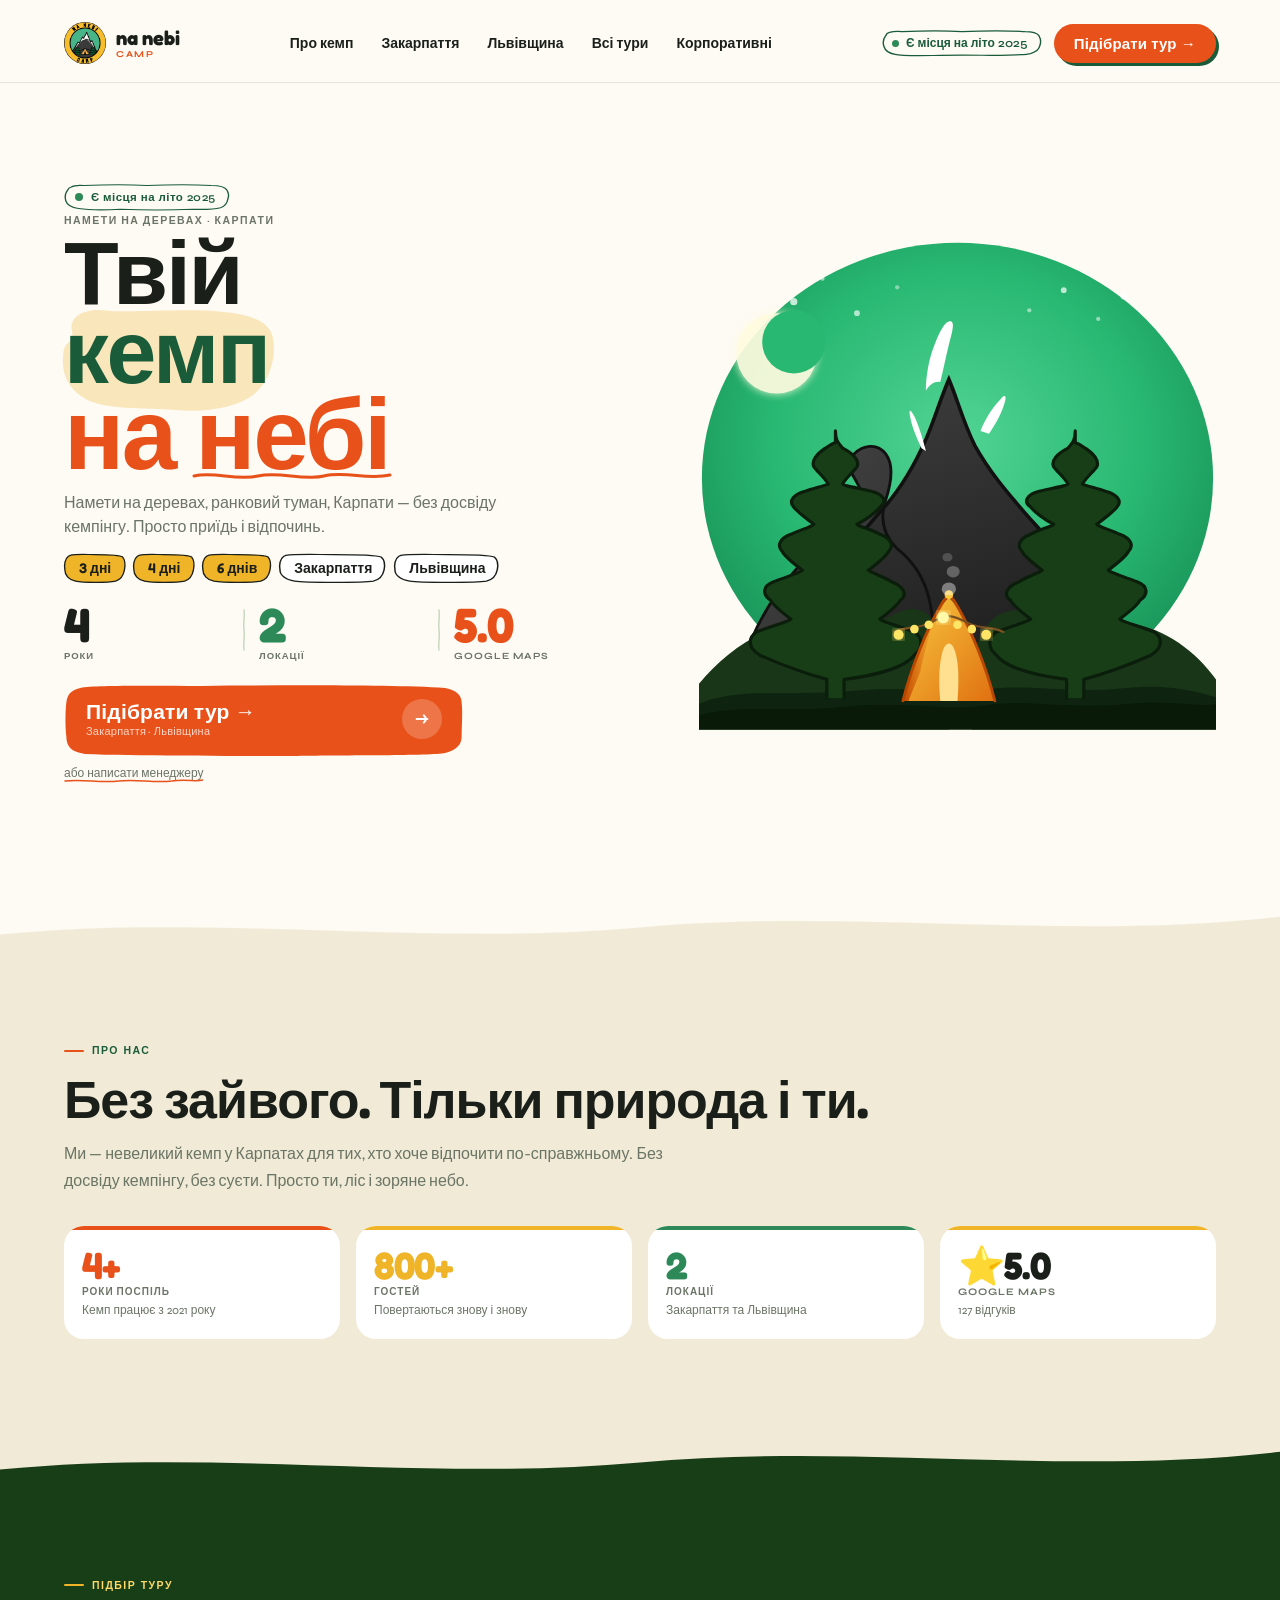
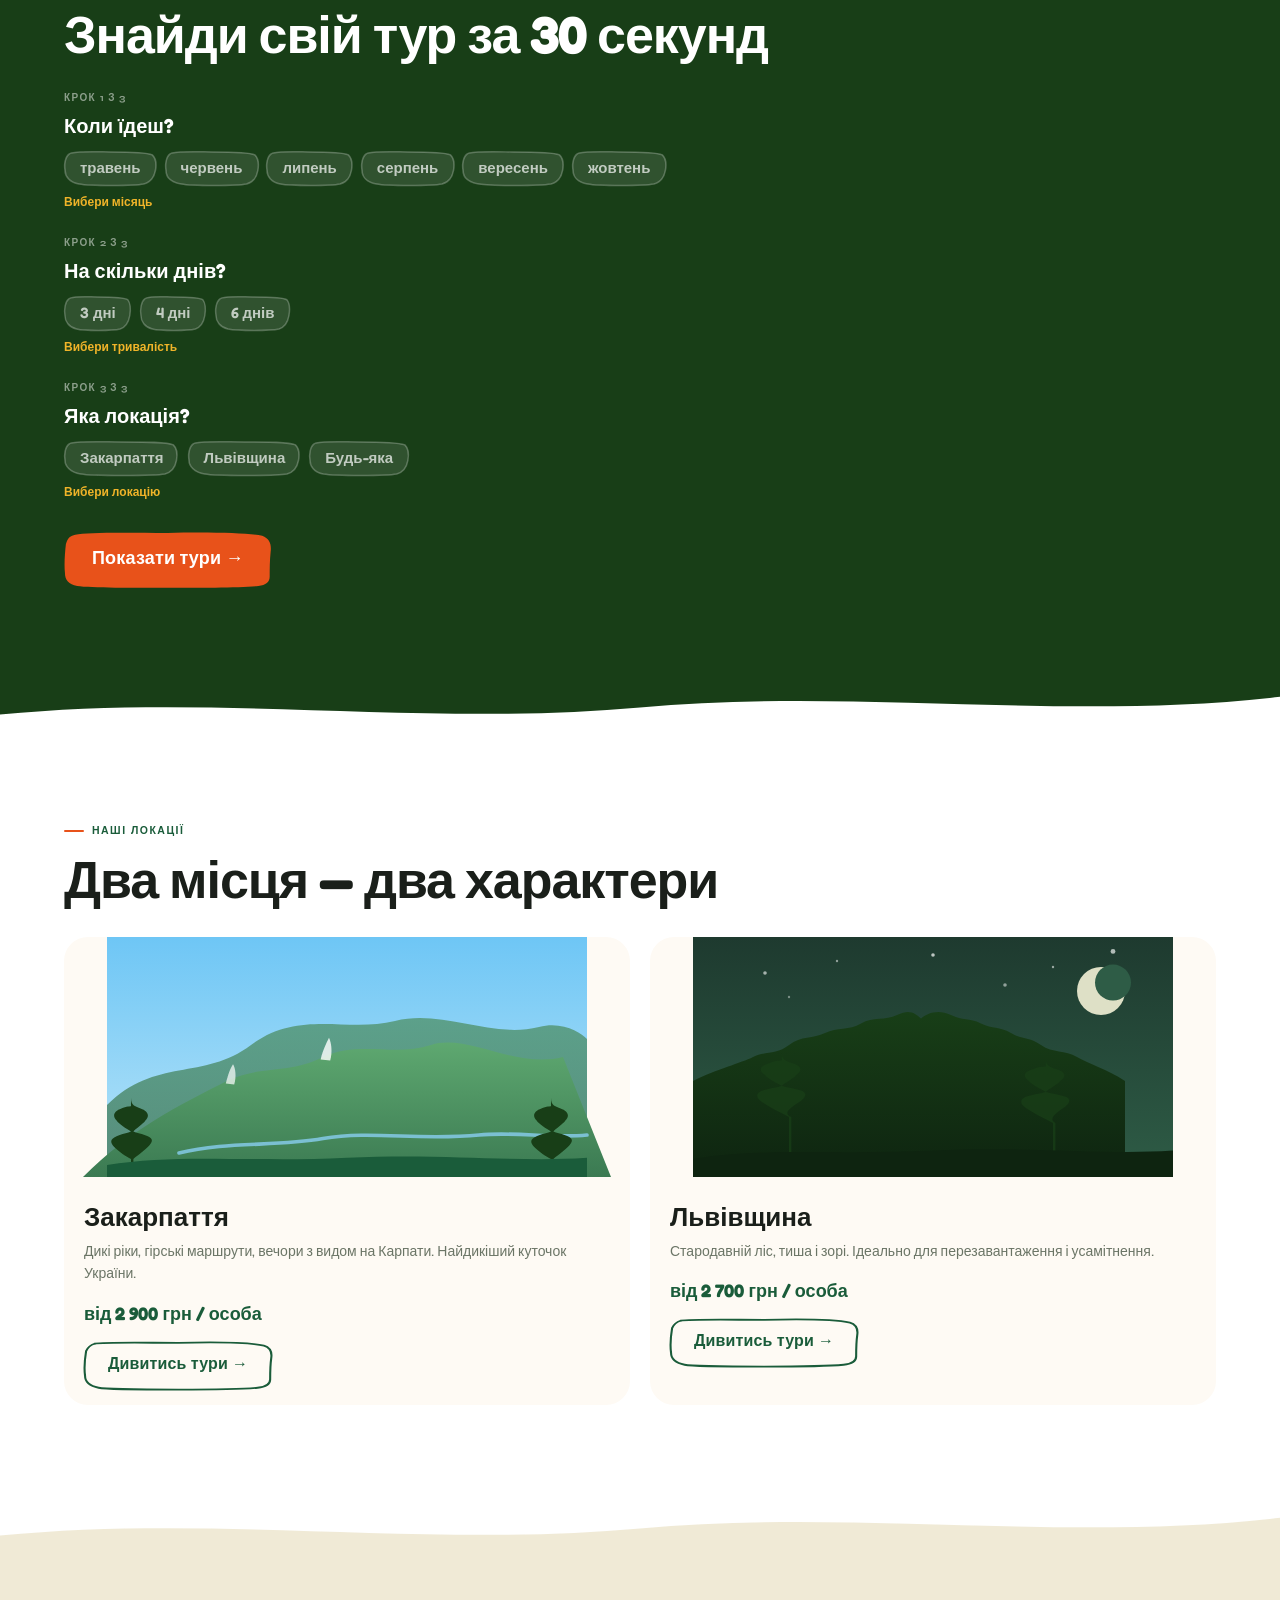
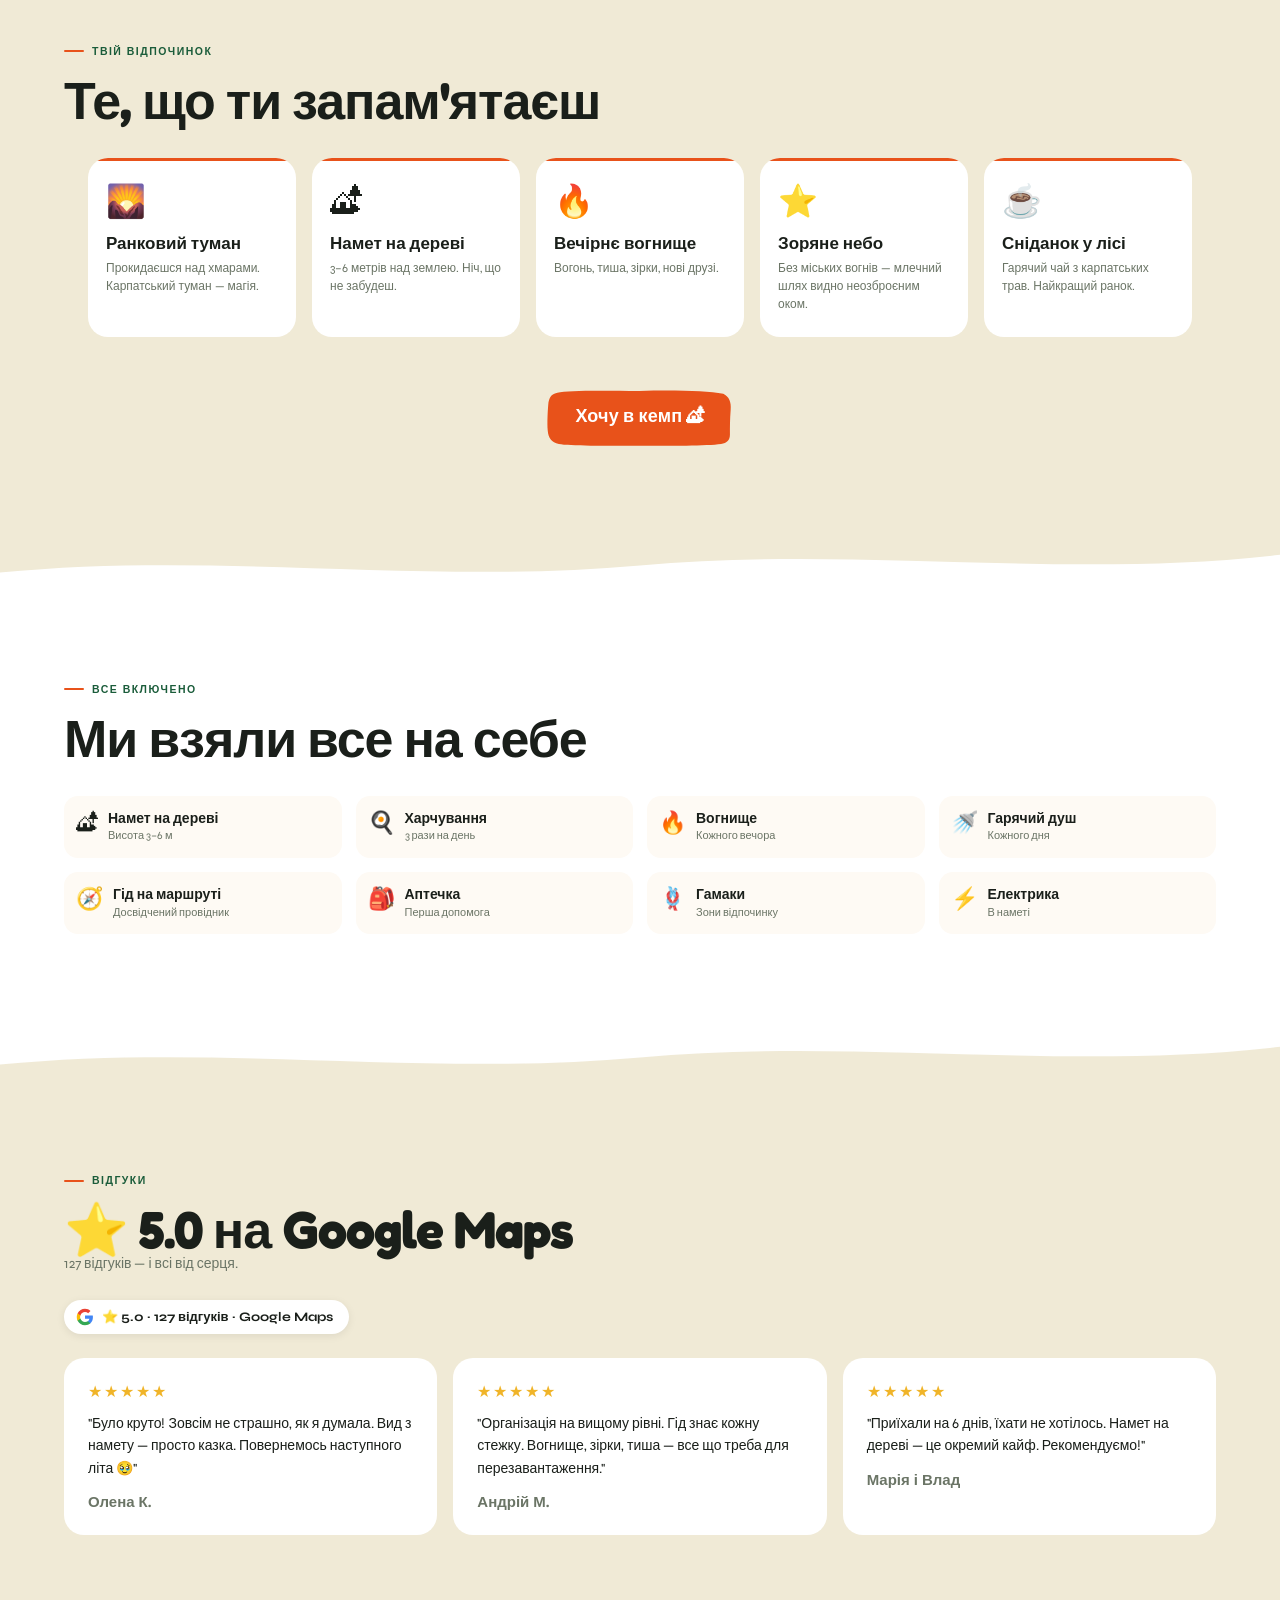
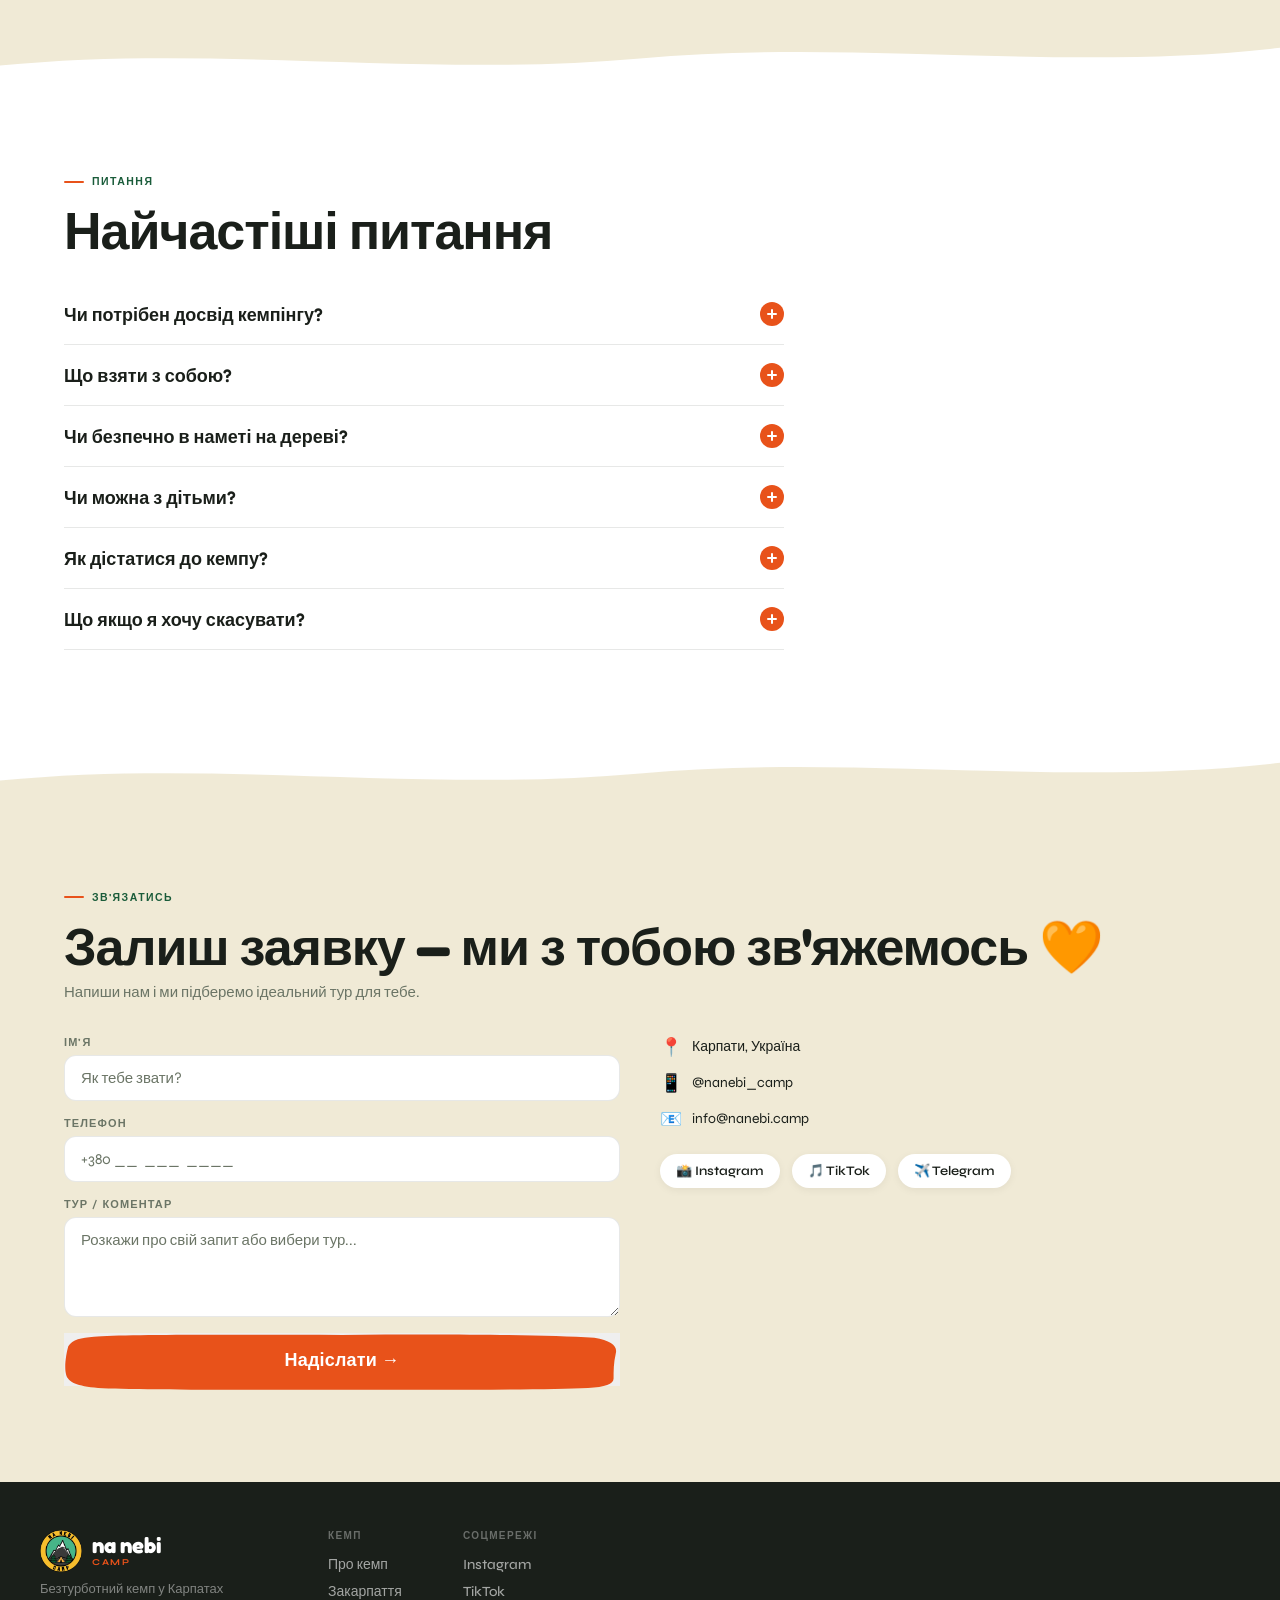
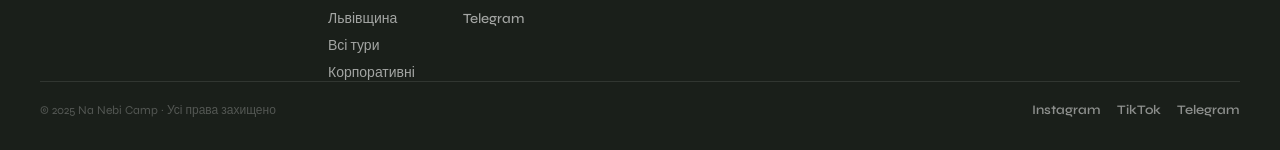
==== commit d1b756bc: "Add files via upload" ====
--- a/index.html
+++ b/index.html
@@ -1,2171 +1,1710 @@
 <!DOCTYPE html>
 <html lang="uk">
 <head>
-    <meta charset="UTF-8">
-    <meta name="viewport" content="width=device-width, initial-scale=1.0">
-    <title>Na Nebi Camp — Безтурботний табір для дорослих у Карпатах</title>
-    <meta name="description" content="Намети на деревах, незабутні краєвиди та новий досвід. Тури на 3, 4, 6 або 9 днів у Закарпатті та Львівській області.">
-
-    <!-- Fonts -->
-    <link rel="preconnect" href="https://fonts.googleapis.com">
-    <link rel="preconnect" href="https://fonts.gstatic.com" crossorigin>
-    <link href="https://fonts.googleapis.com/css2?family=Montserrat:wght@500;600;700&family=Inter:wght@400;500;600&display=swap" rel="stylesheet">
-
-    <style>
-        /* ========== CSS Variables ========== */
-        :root {
-            /* Primary - Green */
-            --primary: #2D5F3F;
-            --primary-light: #7FB685;
-            --primary-dark: #1e4a2d;
-
-            /* Secondary - Brown/Warm */
-            --secondary: #8B7355;
-            --secondary-light: #E8DCC4;
-            --secondary-bg: #F5F1EB;
-
-            /* Accent */
-            --accent-blue: #87CEEB;
-            --accent-yellow: #FFD89C;
-
-            /* Status */
-            --status-available: #4CAF50;
-            --status-few: #FF9800;
-            --status-soldout: #9E9E9E;
-
-            /* Neutral */
-            --white: #FFFFFF;
-            --black: #1A1A1A;
-            --gray-100: #F7F7F7;
-            --gray-200: #E5E5E5;
-            --gray-300: #CCCCCC;
-            --gray-600: #666666;
-
-            /* Typography */
-            --font-heading: 'Montserrat', sans-serif;
-            --font-body: 'Inter', sans-serif;
-
-            /* Spacing */
-            --space-xs: 0.5rem;
-            --space-sm: 1rem;
-            --space-md: 1.5rem;
-            --space-lg: 2rem;
-            --space-xl: 3rem;
-            --space-2xl: 4rem;
-            --space-3xl: 6rem;
-
-            /* Border Radius */
-            --radius-sm: 8px;
-            --radius-md: 12px;
-            --radius-lg: 16px;
-            --radius-xl: 24px;
-
-            /* Shadows */
-            --shadow-sm: 0 2px 8px rgba(0,0,0,0.08);
-            --shadow-md: 0 4px 16px rgba(0,0,0,0.1);
-            --shadow-lg: 0 8px 32px rgba(0,0,0,0.12);
-
-            /* Transitions */
-            --transition: 0.3s ease;
-        }
-
-        /* ========== Reset & Base ========== */
-        *, *::before, *::after {
-            box-sizing: border-box;
-            margin: 0;
-            padding: 0;
-        }
-
-        html {
-            scroll-behavior: smooth;
-        }
-
-        body {
-            font-family: var(--font-body);
-            font-size: 16px;
-            line-height: 1.6;
-            color: var(--black);
-            background: var(--white);
-            -webkit-font-smoothing: antialiased;
-        }
-
-        img {
-            max-width: 100%;
-            height: auto;
-            display: block;
-        }
-
-        a {
-            color: inherit;
-            text-decoration: none;
-        }
-
-        button {
-            font-family: inherit;
-            cursor: pointer;
-            border: none;
-            background: none;
-        }
-
-        ul, ol {
-            list-style: none;
-        }
-
-        /* ========== Typography ========== */
-        h1, h2, h3, h4, h5, h6 {
-            font-family: var(--font-heading);
-            font-weight: 600;
-            line-height: 1.2;
-            color: var(--black);
-        }
-
-        h1 {
-            font-size: 2rem;
-            font-weight: 700;
-        }
-
-        h2 {
-            font-size: 1.75rem;
-            margin-bottom: var(--space-md);
-        }
-
-        h3 {
-            font-size: 1.25rem;
-        }
-
-        p {
-            margin-bottom: var(--space-sm);
-        }
-
-        .text-center { text-align: center; }
-        .text-primary { color: var(--primary); }
-        .text-secondary { color: var(--secondary); }
-        .text-gray { color: var(--gray-600); }
-
-        /* ========== Layout ========== */
-        .container {
-            width: 100%;
-            max-width: 1200px;
-            margin: 0 auto;
-            padding: 0 var(--space-md);
-        }
-
-        .section {
-            padding: var(--space-2xl) 0;
-        }
-
-        .section-bg {
-            background: var(--secondary-bg);
-        }
-
-        .section-header {
-            text-align: center;
-            margin-bottom: var(--space-xl);
-        }
-
-        .section-header p {
-            color: var(--gray-600);
-            font-size: 1.1rem;
-            max-width: 600px;
-            margin: var(--space-sm) auto 0;
-        }
-
-        /* ========== Buttons ========== */
-        .btn {
-            display: inline-flex;
-            align-items: center;
-            justify-content: center;
-            gap: var(--space-xs);
-            padding: 0.875rem 1.75rem;
-            font-size: 1rem;
-            font-weight: 600;
-            border-radius: var(--radius-md);
-            transition: all var(--transition);
-            min-height: 48px;
-        }
-
-        .btn-primary {
-            background: var(--primary);
-            color: var(--white);
-        }
-
-        .btn-primary:hover {
-            background: var(--primary-dark);
-            transform: translateY(-2px);
-            box-shadow: var(--shadow-md);
-        }
-
-        .btn-secondary {
-            background: var(--white);
-            color: var(--primary);
-            border: 2px solid var(--primary);
-        }
-
-        .btn-secondary:hover {
-            background: var(--primary);
-            color: var(--white);
-        }
-
-        .btn-outline {
-            background: transparent;
-            color: var(--white);
-            border: 2px solid var(--white);
-        }
-
-        .btn-outline:hover {
-            background: var(--white);
-            color: var(--primary);
-        }
-
-        .btn-sm {
-            padding: 0.625rem 1.25rem;
-            font-size: 0.875rem;
-            min-height: 40px;
-        }
-
-        .btn-lg {
-            padding: 1rem 2rem;
-            font-size: 1.125rem;
-        }
-
-        /* ========== Header ========== */
-        .header {
-            position: fixed;
-            top: 0;
-            left: 0;
-            right: 0;
-            z-index: 1000;
-            background: rgba(255,255,255,0.95);
-            backdrop-filter: blur(10px);
-            box-shadow: var(--shadow-sm);
-            transition: all var(--transition);
-        }
-
-        .header-inner {
-            display: flex;
-            align-items: center;
-            justify-content: space-between;
-            height: 70px;
-        }
-
-        .logo {
-            display: flex;
-            align-items: center;
-            gap: var(--space-xs);
-        }
-
-        .logo img {
-            height: 45px;
-            width: auto;
-        }
-
-        .nav {
-            display: none;
-        }
-
-        .nav-list {
-            display: flex;
-            gap: var(--space-lg);
-        }
-
-        .nav-link {
-            font-weight: 500;
-            color: var(--black);
-            transition: color var(--transition);
-            position: relative;
-        }
-
-        .nav-link:hover {
-            color: var(--primary);
-        }
-
-        .nav-link::after {
-            content: '';
-            position: absolute;
-            bottom: -4px;
-            left: 0;
-            width: 0;
-            height: 2px;
-            background: var(--primary);
-            transition: width var(--transition);
-        }
-
-        .nav-link:hover::after {
-            width: 100%;
-        }
-
-        .header-cta {
-            display: none;
-        }
-
-        .mobile-menu-btn {
-            display: flex;
-            flex-direction: column;
-            gap: 5px;
-            padding: 10px;
-        }
-
-        .mobile-menu-btn span {
-            display: block;
-            width: 24px;
-            height: 2px;
-            background: var(--black);
-            transition: all var(--transition);
-        }
-
-        /* Mobile Menu */
-        .mobile-menu {
-            position: fixed;
-            top: 70px;
-            left: 0;
-            right: 0;
-            bottom: 0;
-            background: var(--white);
-            padding: var(--space-lg);
-            transform: translateX(100%);
-            transition: transform var(--transition);
-            overflow-y: auto;
-        }
-
-        .mobile-menu.active {
-            transform: translateX(0);
-        }
-
-        .mobile-nav-list {
-            display: flex;
-            flex-direction: column;
-            gap: var(--space-md);
-        }
-
-        .mobile-nav-link {
-            display: block;
-            padding: var(--space-sm) 0;
-            font-size: 1.125rem;
-            font-weight: 500;
-            border-bottom: 1px solid var(--gray-200);
-        }
-
-        .mobile-menu .btn {
-            width: 100%;
-            margin-top: var(--space-lg);
-        }
-
-        /* ========== Hero ========== */
-        .hero {
-            position: relative;
-            min-height: 100vh;
-            display: flex;
-            align-items: center;
-            padding-top: 70px;
-            background: linear-gradient(rgba(0,0,0,0.4), rgba(0,0,0,0.5)),
-                        url('https://images.unsplash.com/photo-1504280390367-361c6d9f38f4?w=1920&q=80') center/cover no-repeat;
-        }
-
-        .hero-content {
-            position: relative;
-            z-index: 1;
-            color: var(--white);
-            text-align: center;
-            padding: var(--space-xl) 0;
-        }
-
-        .hero-badge {
-            display: inline-block;
-            padding: 0.5rem 1rem;
-            background: rgba(255,255,255,0.15);
-            backdrop-filter: blur(10px);
-            border-radius: var(--radius-xl);
-            font-size: 0.875rem;
-            font-weight: 500;
-            margin-bottom: var(--space-md);
-        }
-
-        .hero h1 {
-            color: var(--white);
-            font-size: 2.5rem;
-            margin-bottom: var(--space-md);
-        }
-
-        .hero-subtitle {
-            font-size: 1.125rem;
-            opacity: 0.9;
-            max-width: 600px;
-            margin: 0 auto var(--space-lg);
-            line-height: 1.7;
-        }
-
-        .hero-buttons {
-            display: flex;
-            flex-direction: column;
-            gap: var(--space-sm);
-            align-items: center;
-        }
-
-        .hero-features {
-            display: flex;
-            flex-wrap: wrap;
-            justify-content: center;
-            gap: var(--space-md);
-            margin-top: var(--space-xl);
-        }
-
-        .hero-feature {
-            display: flex;
-            align-items: center;
-            gap: var(--space-xs);
-            font-size: 0.9rem;
-            opacity: 0.9;
-        }
-
-        .hero-feature svg {
-            width: 20px;
-            height: 20px;
-        }
-
-        /* ========== Tour Selector ========== */
-        .tour-selector {
-            background: var(--white);
-            border-radius: var(--radius-lg);
-            box-shadow: var(--shadow-lg);
-            padding: var(--space-lg);
-            margin-top: calc(-1 * var(--space-3xl));
-            position: relative;
-            z-index: 10;
-        }
-
-        .selector-title {
-            text-align: center;
-            margin-bottom: var(--space-lg);
-        }
-
-        .selector-title h2 {
-            font-size: 1.5rem;
-            margin-bottom: var(--space-xs);
-        }
-
-        .selector-title p {
-            color: var(--gray-600);
-            margin-bottom: 0;
-        }
-
-        .selector-steps {
-            display: flex;
-            flex-direction: column;
-            gap: var(--space-lg);
-        }
-
-        .selector-step {
-            display: none;
-        }
-
-        .selector-step.active {
-            display: block;
-        }
-
-        .step-label {
-            display: flex;
-            align-items: center;
-            gap: var(--space-xs);
-            font-weight: 600;
-            margin-bottom: var(--space-sm);
-            color: var(--primary);
-        }
-
-        .step-number {
-            display: flex;
-            align-items: center;
-            justify-content: center;
-            width: 28px;
-            height: 28px;
-            background: var(--primary);
-            color: var(--white);
-            border-radius: 50%;
-            font-size: 0.875rem;
-        }
-
-        .step-options {
-            display: grid;
-            grid-template-columns: repeat(2, 1fr);
-            gap: var(--space-sm);
-        }
-
-        .step-option {
-            padding: var(--space-md);
-            background: var(--gray-100);
-            border: 2px solid transparent;
-            border-radius: var(--radius-md);
-            text-align: center;
-            cursor: pointer;
-            transition: all var(--transition);
-        }
-
-        .step-option:hover {
-            border-color: var(--primary-light);
-            background: var(--white);
-        }
-
-        .step-option.selected {
-            border-color: var(--primary);
-            background: rgba(45, 95, 63, 0.05);
-        }
-
-        .step-option-title {
-            font-weight: 600;
-            font-size: 1rem;
-            margin-bottom: 4px;
-        }
-
-        .step-option-subtitle {
-            font-size: 0.8rem;
-            color: var(--gray-600);
-        }
-
-        .selector-nav {
-            display: flex;
-            gap: var(--space-sm);
-            margin-top: var(--space-lg);
-        }
-
-        .selector-nav .btn {
-            flex: 1;
-        }
-
-        .selector-progress {
-            display: flex;
-            justify-content: center;
-            gap: var(--space-xs);
-            margin-bottom: var(--space-md);
-        }
-
-        .progress-dot {
-            width: 10px;
-            height: 10px;
-            border-radius: 50%;
-            background: var(--gray-300);
-            transition: all var(--transition);
-        }
-
-        .progress-dot.active {
-            background: var(--primary);
-            transform: scale(1.2);
-        }
-
-        .progress-dot.completed {
-            background: var(--primary-light);
-        }
-
-        /* ========== Why Na Nebi ========== */
-        .why-section {
-            background: var(--secondary-bg);
-        }
-
-        .why-grid {
-            display: grid;
-            gap: var(--space-md);
-        }
-
-        .why-card {
-            background: var(--white);
-            padding: var(--space-lg);
-            border-radius: var(--radius-lg);
-            box-shadow: var(--shadow-sm);
-            transition: all var(--transition);
-        }
-
-        .why-card:hover {
-            transform: translateY(-4px);
-            box-shadow: var(--shadow-md);
-        }
-
-        .why-icon {
-            width: 56px;
-            height: 56px;
-            background: rgba(45, 95, 63, 0.1);
-            border-radius: var(--radius-md);
-            display: flex;
-            align-items: center;
-            justify-content: center;
-            margin-bottom: var(--space-md);
-        }
-
-        .why-icon svg {
-            width: 28px;
-            height: 28px;
-            color: var(--primary);
-        }
-
-        .why-card h3 {
-            margin-bottom: var(--space-xs);
-        }
-
-        .why-card p {
-            color: var(--gray-600);
-            font-size: 0.95rem;
-            margin-bottom: 0;
-        }
-
-        /* ========== Stats ========== */
-        .stats-grid {
-            display: grid;
-            grid-template-columns: repeat(2, 1fr);
-            gap: var(--space-md);
-        }
-
-        .stat-card {
-            text-align: center;
-            padding: var(--space-lg);
-            background: var(--white);
-            border-radius: var(--radius-lg);
-            box-shadow: var(--shadow-sm);
-        }
-
-        .stat-number {
-            font-family: var(--font-heading);
-            font-size: 2.5rem;
-            font-weight: 700;
-            color: var(--primary);
-            line-height: 1;
-            margin-bottom: var(--space-xs);
-        }
-
-        .stat-label {
-            color: var(--gray-600);
-            font-size: 0.9rem;
-        }
-
-        /* ========== Tours Section ========== */
-        .tours-grid {
-            display: grid;
-            gap: var(--space-md);
-        }
-
-        .tour-card {
-            background: var(--white);
-            border-radius: var(--radius-lg);
-            overflow: hidden;
-            box-shadow: var(--shadow-sm);
-            transition: all var(--transition);
-        }
-
-        .tour-card:hover {
-            transform: translateY(-4px);
-            box-shadow: var(--shadow-md);
-        }
-
-        .tour-image {
-            position: relative;
-            height: 200px;
-            overflow: hidden;
-        }
-
-        .tour-image img {
-            width: 100%;
-            height: 100%;
-            object-fit: cover;
-            transition: transform var(--transition);
-        }
-
-        .tour-card:hover .tour-image img {
-            transform: scale(1.05);
-        }
-
-        .tour-badge {
-            position: absolute;
-            top: var(--space-sm);
-            left: var(--space-sm);
-            padding: 0.375rem 0.75rem;
-            border-radius: var(--radius-sm);
-            font-size: 0.75rem;
-            font-weight: 600;
-            color: var(--white);
-        }
-
-        .tour-badge.available {
-            background: var(--status-available);
-        }
-
-        .tour-badge.few {
-            background: var(--status-few);
-        }
-
-        .tour-badge.soldout {
-            background: var(--status-soldout);
-        }
-
-        .tour-content {
-            padding: var(--space-md);
-        }
-
-        .tour-location {
-            display: flex;
-            align-items: center;
-            gap: 4px;
-            font-size: 0.8rem;
-            color: var(--gray-600);
-            margin-bottom: var(--space-xs);
-        }
-
-        .tour-title {
-            font-size: 1.125rem;
-            margin-bottom: var(--space-xs);
-        }
-
-        .tour-dates {
-            font-size: 0.9rem;
-            color: var(--secondary);
-            margin-bottom: var(--space-sm);
-        }
-
-        .tour-footer {
-            display: flex;
-            align-items: center;
-            justify-content: space-between;
-            padding-top: var(--space-sm);
-            border-top: 1px solid var(--gray-200);
-        }
-
-        .tour-price {
-            font-family: var(--font-heading);
-            font-weight: 700;
-            font-size: 1.25rem;
-            color: var(--primary);
-        }
-
-        .tour-price span {
-            font-size: 0.8rem;
-            font-weight: 400;
-            color: var(--gray-600);
-        }
-
-        /* ========== Reviews ========== */
-        .reviews-grid {
-            display: grid;
-            gap: var(--space-md);
-        }
-
-        .review-card {
-            background: var(--white);
-            padding: var(--space-lg);
-            border-radius: var(--radius-lg);
-            box-shadow: var(--shadow-sm);
-        }
-
-        .review-header {
-            display: flex;
-            align-items: center;
-            gap: var(--space-sm);
-            margin-bottom: var(--space-md);
-        }
-
-        .review-avatar {
-            width: 48px;
-            height: 48px;
-            border-radius: 50%;
-            object-fit: cover;
-        }
-
-        .review-author {
-            flex: 1;
-        }
-
-        .review-name {
-            font-weight: 600;
-            margin-bottom: 2px;
-        }
-
-        .review-date {
-            font-size: 0.8rem;
-            color: var(--gray-600);
-        }
-
-        .review-rating {
-            display: flex;
-            gap: 2px;
-            color: var(--accent-yellow);
-        }
-
-        .review-text {
-            color: var(--gray-600);
-            font-size: 0.95rem;
-            line-height: 1.7;
-            margin-bottom: 0;
-        }
-
-        /* ========== Locations ========== */
-        .locations-grid {
-            display: grid;
-            gap: var(--space-md);
-        }
-
-        .location-card {
-            position: relative;
-            border-radius: var(--radius-lg);
-            overflow: hidden;
-            min-height: 280px;
-            display: flex;
-            align-items: flex-end;
-        }
-
-        .location-card::before {
-            content: '';
-            position: absolute;
-            inset: 0;
-            background: linear-gradient(to top, rgba(0,0,0,0.7), transparent);
-        }
-
-        .location-card img {
-            position: absolute;
-            inset: 0;
-            width: 100%;
-            height: 100%;
-            object-fit: cover;
-            transition: transform var(--transition);
-        }
-
-        .location-card:hover img {
-            transform: scale(1.05);
-        }
-
-        .location-content {
-            position: relative;
-            z-index: 1;
-            padding: var(--space-lg);
-            color: var(--white);
-            width: 100%;
-        }
-
-        .location-content h3 {
-            color: var(--white);
-            font-size: 1.5rem;
-            margin-bottom: var(--space-xs);
-        }
-
-        .location-content p {
-            opacity: 0.9;
-            margin-bottom: var(--space-sm);
-        }
-
-        .location-tours-count {
-            font-size: 0.875rem;
-            opacity: 0.8;
-        }
-
-        /* ========== CTA Section ========== */
-        .cta-section {
-            background: var(--primary);
-            color: var(--white);
-            text-align: center;
-        }
-
-        .cta-section h2 {
-            color: var(--white);
-            margin-bottom: var(--space-sm);
-        }
-
-        .cta-section p {
-            opacity: 0.9;
-            max-width: 500px;
-            margin: 0 auto var(--space-lg);
-        }
-
-        .cta-buttons {
-            display: flex;
-            flex-direction: column;
-            gap: var(--space-sm);
-            align-items: center;
-        }
-
-        /* ========== FAQ ========== */
-        .faq-list {
-            max-width: 700px;
-            margin: 0 auto;
-        }
-
-        .faq-item {
-            background: var(--white);
-            border-radius: var(--radius-md);
-            margin-bottom: var(--space-sm);
-            box-shadow: var(--shadow-sm);
-            overflow: hidden;
-        }
-
-        .faq-question {
-            width: 100%;
-            text-align: left;
-            padding: var(--space-md);
-            font-weight: 600;
-            font-size: 1rem;
-            display: flex;
-            justify-content: space-between;
-            align-items: center;
-            gap: var(--space-sm);
-        }
-
-        .faq-question svg {
-            flex-shrink: 0;
-            transition: transform var(--transition);
-        }
-
-        .faq-item.active .faq-question svg {
-            transform: rotate(180deg);
-        }
-
-        .faq-answer {
-            padding: 0 var(--space-md) var(--space-md);
-            color: var(--gray-600);
-            display: none;
-        }
-
-        .faq-item.active .faq-answer {
-            display: block;
-        }
-
-        /* ========== Footer ========== */
-        .footer {
-            background: var(--black);
-            color: var(--white);
-            padding: var(--space-2xl) 0 var(--space-lg);
-        }
-
-        .footer-grid {
-            display: grid;
-            gap: var(--space-xl);
-            margin-bottom: var(--space-xl);
-        }
-
-        .footer-brand p {
-            color: var(--gray-300);
-            font-size: 0.9rem;
-            margin-top: var(--space-sm);
-        }
-
-        .footer h4 {
-            color: var(--white);
-            font-size: 1rem;
-            margin-bottom: var(--space-md);
-        }
-
-        .footer-links {
-            display: flex;
-            flex-direction: column;
-            gap: var(--space-xs);
-        }
-
-        .footer-links a {
-            color: var(--gray-300);
-            font-size: 0.9rem;
-            transition: color var(--transition);
-        }
-
-        .footer-links a:hover {
-            color: var(--white);
-        }
-
-        .footer-contact {
-            display: flex;
-            flex-direction: column;
-            gap: var(--space-sm);
-        }
-
-        .footer-contact-item {
-            display: flex;
-            align-items: center;
-            gap: var(--space-xs);
-            color: var(--gray-300);
-            font-size: 0.9rem;
-        }
-
-        .footer-social {
-            display: flex;
-            gap: var(--space-sm);
-            margin-top: var(--space-md);
-        }
-
-        .footer-social a {
-            display: flex;
-            align-items: center;
-            justify-content: center;
-            width: 40px;
-            height: 40px;
-            background: rgba(255,255,255,0.1);
-            border-radius: 50%;
-            color: var(--white);
-            transition: all var(--transition);
-        }
-
-        .footer-social a:hover {
-            background: var(--primary);
-            transform: translateY(-2px);
-        }
-
-        .footer-bottom {
-            padding-top: var(--space-lg);
-            border-top: 1px solid rgba(255,255,255,0.1);
-            text-align: center;
-            color: var(--gray-600);
-            font-size: 0.875rem;
-        }
-
-        /* ========== Modal ========== */
-        .modal-overlay {
-            position: fixed;
-            inset: 0;
-            background: rgba(0,0,0,0.6);
-            backdrop-filter: blur(4px);
-            z-index: 2000;
-            display: none;
-            align-items: center;
-            justify-content: center;
-            padding: var(--space-md);
-        }
-
-        .modal-overlay.active {
-            display: flex;
-        }
-
-        .modal {
-            background: var(--white);
-            border-radius: var(--radius-lg);
-            width: 100%;
-            max-width: 500px;
-            max-height: 90vh;
-            overflow-y: auto;
-        }
-
-        .modal-header {
-            display: flex;
-            align-items: center;
-            justify-content: space-between;
-            padding: var(--space-md);
-            border-bottom: 1px solid var(--gray-200);
-        }
-
-        .modal-header h3 {
-            margin: 0;
-        }
-
-        .modal-close {
-            padding: var(--space-xs);
-            color: var(--gray-600);
-            transition: color var(--transition);
-        }
-
-        .modal-close:hover {
-            color: var(--black);
-        }
-
-        .modal-body {
-            padding: var(--space-lg);
-        }
-
-        /* ========== Form ========== */
-        .form-group {
-            margin-bottom: var(--space-md);
-        }
-
-        .form-label {
-            display: block;
-            font-weight: 500;
-            margin-bottom: var(--space-xs);
-            font-size: 0.9rem;
-        }
-
-        .form-input {
-            width: 100%;
-            padding: 0.875rem 1rem;
-            font-size: 1rem;
-            border: 2px solid var(--gray-200);
-            border-radius: var(--radius-md);
-            transition: all var(--transition);
-            font-family: inherit;
-        }
-
-        .form-input:focus {
-            outline: none;
-            border-color: var(--primary);
-            box-shadow: 0 0 0 3px rgba(45, 95, 63, 0.1);
-        }
-
-        .form-input::placeholder {
-            color: var(--gray-300);
-        }
-
-        textarea.form-input {
-            min-height: 120px;
-            resize: vertical;
-        }
-
-        .form-hint {
-            font-size: 0.8rem;
-            color: var(--gray-600);
-            margin-top: var(--space-xs);
-        }
-
-        .form-success {
-            text-align: center;
-            padding: var(--space-xl);
-        }
-
-        .form-success svg {
-            width: 64px;
-            height: 64px;
-            color: var(--status-available);
-            margin-bottom: var(--space-md);
-        }
-
-        .form-success h3 {
-            margin-bottom: var(--space-sm);
-        }
-
-        /* ========== Desktop Styles ========== */
-        @media (min-width: 768px) {
-            h1 {
-                font-size: 3rem;
-            }
-
-            h2 {
-                font-size: 2.25rem;
-            }
-
-            .section {
-                padding: var(--space-3xl) 0;
-            }
-
-            .header-inner {
-                height: 80px;
-            }
-
-            .nav {
-                display: block;
-            }
-
-            .header-cta {
-                display: block;
-            }
-
-            .mobile-menu-btn {
-                display: none;
-            }
-
-            .hero h1 {
-                font-size: 3.5rem;
-            }
-
-            .hero-subtitle {
-                font-size: 1.25rem;
-            }
-
-            .hero-buttons {
-                flex-direction: row;
-                justify-content: center;
-            }
-
-            .tour-selector {
-                padding: var(--space-xl);
-            }
-
-            .step-options {
-                grid-template-columns: repeat(5, 1fr);
-            }
-
-            .why-grid {
-                grid-template-columns: repeat(2, 1fr);
-            }
-
-            .stats-grid {
-                grid-template-columns: repeat(4, 1fr);
-            }
-
-            .tours-grid {
-                grid-template-columns: repeat(2, 1fr);
-            }
-
-            .reviews-grid {
-                grid-template-columns: repeat(2, 1fr);
-            }
-
-            .locations-grid {
-                grid-template-columns: repeat(2, 1fr);
-            }
-
-            .cta-buttons {
-                flex-direction: row;
-                justify-content: center;
-            }
-
-            .footer-grid {
-                grid-template-columns: 2fr 1fr 1fr 1fr;
-            }
-        }
-
-        @media (min-width: 1024px) {
-            .why-grid {
-                grid-template-columns: repeat(4, 1fr);
-            }
-
-            .tours-grid {
-                grid-template-columns: repeat(3, 1fr);
-            }
-
-            .reviews-grid {
-                grid-template-columns: repeat(3, 1fr);
-            }
-        }
-    </style>
+<meta charset="UTF-8">
+<meta name="viewport" content="width=device-width, initial-scale=1.0">
+<title>Na Nebi Camp — Намети на деревах у Карпатах</title>
+<meta name="description" content="Кемп у Карпатах з наметами на деревах. Закарпаття та Львівщина. Без досвіду кемпінгу. Тури від 2 700 грн.">
+<link rel="preconnect" href="https://fonts.googleapis.com">
+<link rel="preconnect" href="https://fonts.gstatic.com" crossorigin>
+<link href="https://fonts.googleapis.com/css2?family=Fredoka:wght@400;500;600;700&family=Syne:wght@400;500;600;700;800&display=swap" rel="stylesheet">
+<link rel="stylesheet" href="shared.css">
+<style>
+  /* ─── PAGE-SPECIFIC OVERRIDES ─── */
+  html, body { scroll-behavior: smooth; }
+
+  /* ─── REVEAL ANIMATION ─── */
+  .reveal {
+    opacity: 0;
+    transform: translateY(24px);
+    transition: opacity .6s ease, transform .6s ease;
+  }
+  .reveal.visible {
+    opacity: 1;
+    transform: translateY(0);
+  }
+  .reveal-delay-1 { transition-delay: .1s; }
+  .reveal-delay-2 { transition-delay: .2s; }
+  .reveal-delay-3 { transition-delay: .3s; }
+  .reveal-delay-4 { transition-delay: .4s; }
+
+  @keyframes pulseDot {
+    0%,100%{transform:scale(1);opacity:1;}
+    50%{transform:scale(1.5);opacity:.6;}
+  }
+  @keyframes floatBlob {
+    0%,100%{transform:translateY(0) rotate(0deg);}
+    50%{transform:translateY(-6px) rotate(2deg);}
+  }
+  @keyframes fadeUp {
+    from{opacity:0;transform:translateY(18px);}
+    to{opacity:1;transform:translateY(0);}
+  }
+  @keyframes draw200 {
+    from{stroke-dashoffset:200;}
+    to{stroke-dashoffset:0;}
+  }
+  @keyframes draw1200 {
+    from{stroke-dashoffset:1200;}
+    to{stroke-dashoffset:0;}
+  }
+  @keyframes twinkle {
+    0%,100%{opacity:1;}
+    50%{opacity:0.3;}
+  }
+  @keyframes smokePuff {
+    0%{transform:translateY(0) scale(1);opacity:.5;}
+    100%{transform:translateY(-18px) scale(1.6);opacity:0;}
+  }
+  @keyframes fillIn {
+    from{opacity:0;}
+    to{opacity:1;}
+  }
+
+  /* ─── HERO SECTION ─── */
+  .hero-section {
+    min-height: 100svh;
+    overflow: hidden;
+    display: flex;
+    flex-direction: column;
+    background: var(--bg);
+    position: relative;
+    padding-bottom: max(12px, env(safe-area-inset-bottom));
+  }
+
+  .hero-body {
+    display: flex;
+    flex-direction: column;
+    flex: 1;
+    min-height: 0;
+    width: min(100%, 1440px);
+    margin: 0 auto;
+  }
+
+  .hero-content {
+    display: flex;
+    flex-direction: column;
+    padding: 0 24px;
+    flex: 1;
+    min-height: 0;
+    justify-content: space-between;
+    padding-bottom: 20px;
+    width: 100%;
+    max-width: 760px;
+    margin: 0 auto;
+  }
+
+  .hero-scene { display: none; }
+
+  /* Status badge */
+  .status-wrap { margin-bottom: 4px; animation: fadeUp .5s .1s ease both; }
+  .status-badge {
+    display: inline-flex; align-items: center; gap: 8px;
+    position: relative; padding: 6px 14px 6px 11px;
+  }
+  .status-badge svg.bb { position:absolute;inset:0;width:100%;height:100%;overflow:visible; }
+  .status-dot {
+    width:8px;height:8px;background:var(--green-md);border-radius:50%;
+    flex-shrink:0;animation:pulseDot 2s infinite;position:relative;z-index:1;
+  }
+  .status-text {
+    font-family:'Syne',sans-serif;font-size:11.5px;font-weight:600;
+    color:var(--green);letter-spacing:.04em;white-space:nowrap;position:relative;z-index:1;
+  }
+
+  /* Overline */
+  .overline {
+    margin-bottom: 5px;
+    font-family:'Syne',sans-serif;font-size:10.5px;font-weight:600;
+    color:var(--muted);letter-spacing:.14em;text-transform:uppercase;
+    animation:fadeUp .5s .15s ease both;
+  }
+
+  /* Headline */
+  .headline-block { margin-bottom: 2px; animation: fadeUp .6s .2s ease both; }
+  .hl-row {
+    display: block;
+    font-family:'Fredoka',sans-serif;
+    font-size: clamp(58px, 17vw, 80px);
+    font-weight:700;line-height:.88;
+    color:var(--ink);letter-spacing:-.025em;
+  }
+  .hl-accent { position:relative;display:inline-block; }
+  .hl-accent .blob-bg {
+    position:absolute;inset:-6px -10px -3px -6px;z-index:-1;
+    animation:floatBlob 5s ease-in-out infinite;
+  }
+  .hl-green { color: var(--green); }
+  .hl-orange { color:var(--orange);display:block;font-size: clamp(64px, 19vw, 88px); }
+  .hl-underline { position:relative;display:inline-block; }
+  .hl-underline svg {
+    position:absolute;bottom:-5px;left:-3px;
+    width:calc(100% + 6px);height:12px;overflow:visible;
+  }
+  .hl-underline path {
+    stroke-dasharray:300;stroke-dashoffset:300;
+    animation:draw1200 1.2s .8s cubic-bezier(.4,0,.2,1) forwards;
+  }
+
+  /* Body copy */
+  .body-copy {
+    padding-top: 8px;
+    font-family:'Syne',sans-serif;font-size:14px;font-weight:400;
+    line-height:1.5;color:var(--muted);
+    animation:fadeUp .6s .35s ease both;
+  }
+
+  /* Pills row */
+  .pills-row {
+    display:flex;flex-wrap:wrap;gap:7px;
+    padding-top:9px;
+    animation:fadeUp .6s .42s ease both;
+  }
+  .pill {
+    position:relative;padding:6px 15px;
+    font-family:'Fredoka',sans-serif;font-size:14px;font-weight:600;
+    cursor:pointer;transition:transform .15s;white-space:nowrap;color:var(--ink);
+  }
+  .pill:hover { transform:translateY(-2px); }
+  .pill:active { transform:scale(.96); }
+  .pill svg.pb { position:absolute;inset:0;width:100%;height:100%;overflow:visible;pointer-events:none; }
+  .pill-label { position:relative;z-index:1; }
+
+  /* Stats row */
+  .stats-row {
+    display:flex;align-items:stretch;padding-top:10px;
+    animation:fadeUp .6s .48s ease both;
+    width: 100%;
+  }
+  .stat-item { flex:1;display:flex;flex-direction:column;gap:2px;padding:0 14px; }
+  .stat-item:first-child { padding-left:0; }
+  .stat-item:last-child { padding-right:0; }
+  .stat-sep { width:2px;align-self:stretch;display:flex;align-items:center; }
+  .hero-stat-num {
+    font-family:'Fredoka',sans-serif;font-size:34px;font-weight:700;
+    line-height:1;letter-spacing:-.02em;
+  }
+  .hero-stat-label {
+    font-family:'Syne',sans-serif;font-size:9.5px;font-weight:700;
+    color:var(--muted);letter-spacing:.1em;text-transform:uppercase;
+  }
+
+  /* CTA */
+  .cta-wrap { padding-top: 14px; animation:fadeUp .6s .55s ease both; }
+  .cta-btn {
+    position:relative;display:flex;align-items:center;
+    justify-content:space-between;width:100%;
+    padding:15px 22px;cursor:pointer;transition:transform .15s;
+    text-decoration:none;
+  }
+  .cta-btn:hover { transform:translateY(-2px); }
+  .cta-btn:active { transform:scale(.98); }
+  .cta-btn svg.btn-border {
+    position:absolute;inset:0;width:100%;height:100%;
+    overflow:visible;z-index:0;
+  }
+  .cta-text-wrap { position:relative;z-index:1; }
+  .cta-main {
+    font-family:'Fredoka',sans-serif;font-size:21px;font-weight:700;
+    color:white;letter-spacing:.01em;line-height:1.1;
+  }
+  .cta-sub {
+    font-family:'Syne',sans-serif;font-size:11px;font-weight:500;
+    color:rgba(255,255,255,.75);margin-top:2px;letter-spacing:.02em;
+  }
+  .cta-arrow {
+    position:relative;z-index:1;width:40px;height:40px;
+    background:rgba(255,255,255,.2);border-radius:50%;
+    display:flex;align-items:center;justify-content:center;flex-shrink:0;
+  }
+  .cta-link-wrap { text-align:left;margin-top:8px;overflow:hidden;padding-bottom:6px; }
+  .cta-link {
+    display:inline-block;
+    font-family:'Syne',sans-serif;font-size:12px;font-weight:500;
+    color:var(--muted);text-decoration:none;position:relative;
+  }
+  .cta-link svg {
+    position:absolute;bottom:-3px;left:0;
+    width:100%;height:5px;overflow:visible;
+  }
+  .cta-link path {
+    stroke-dasharray:200;stroke-dashoffset:200;
+    animation:draw200 1s 1.3s ease forwards;
+  }
+
+  /* Hero scene illustration animations */
+  .il-sky  { opacity:0; animation: fillIn .6s .1s ease both; }
+  .il-moon { opacity:0; stroke-dasharray:200; stroke-dashoffset:200;
+             animation: draw200 .8s .2s ease both, fillIn .5s .2s ease both; }
+  .il-stars{ opacity:0; animation: fillIn .4s .5s ease both; }
+  .il-mtn-fill  { opacity:0; animation: fillIn .6s 1.6s ease both; }
+  .il-mtn-line  { stroke-dasharray:1400; stroke-dashoffset:1400;
+                  animation: draw1200 1.8s .6s cubic-bezier(.4,0,.2,1) both; }
+  .il-snow { opacity:0; animation: fillIn .5s 1.8s ease both; }
+  .il-tree-fill { opacity:0; animation: fillIn .7s 2.4s ease both; }
+  .il-tree-line { stroke-dasharray:2400; stroke-dashoffset:2400;
+                  animation: draw1200 2.2s 1.4s cubic-bezier(.4,0,.2,1) both; }
+  .il-tree2-line{ stroke-dasharray:2400; stroke-dashoffset:2400;
+                  animation: draw1200 2.2s 1.7s cubic-bezier(.4,0,.2,1) both; }
+  .il-tree2-fill{ opacity:0; animation: fillIn .7s 2.7s ease both; }
+  .il-tree-sm   { stroke-dasharray:600; stroke-dashoffset:600; opacity:0;
+                  animation: draw1200 1.2s 2s cubic-bezier(.4,0,.2,1) both, fillIn .5s 2s ease both; }
+  .il-ground { opacity:0; animation: fillIn .5s 2.2s ease both; }
+  .il-tent-fill { opacity:0; animation: fillIn .6s 3s ease both; }
+  .il-tent-line { stroke-dasharray:500; stroke-dashoffset:500;
+                  animation: draw1200 1s 2.6s cubic-bezier(.4,0,.2,1) both; }
+  .il-lights { opacity:0; animation: fillIn .4s 3.2s ease both; }
+  .il-smoke  { opacity:0; animation: fillIn .3s 3.4s ease both; }
+
+  .light-1 { animation: twinkle 1.4s .2s infinite; }
+  .light-2 { animation: twinkle 1.4s .5s infinite; }
+  .light-3 { animation: twinkle 1.4s .8s infinite; }
+  .light-4 { animation: twinkle 1.4s 1.1s infinite; }
+  .light-5 { animation: twinkle 1.4s 1.4s infinite; }
+  .light-6 { animation: twinkle 1.4s .35s infinite; }
+  .light-7 { animation: twinkle 1.4s .65s infinite; }
+  .smoke-1 { animation: smokePuff 2.2s 1.5s ease-out infinite; }
+  .smoke-2 { animation: smokePuff 2.2s 1.9s ease-out infinite; }
+  .smoke-3 { animation: smokePuff 2.2s 2.3s ease-out infinite; }
+
+  /* ─── SECTION 2: PRO KEMP ─── */
+  .s-about { background: var(--cream); }
+
+  .stats-grid {
+    display: grid;
+    grid-template-columns: 1fr 1fr;
+    gap: 16px;
+    margin-top: 32px;
+  }
+
+  .stat-card {
+    background: white;
+    border-radius: 20px;
+    padding: 20px 18px;
+    position: relative;
+    overflow: hidden;
+  }
+  .stat-card-accent {
+    position: absolute;
+    top: 0; left: 0; right: 0;
+    height: 4px;
+    border-radius: 20px 20px 0 0;
+  }
+  .stat-card .stat-num { font-size: 38px; color: var(--ink); }
+  .stat-card .stat-label { font-size: 10px; color: var(--muted); }
+  .stat-card p {
+    font-family: 'Syne', sans-serif;
+    font-size: 12px; color: var(--muted);
+    margin-top: 4px; line-height: 1.4;
+  }
+
+  /* ─── SECTION 3: TOUR FINDER ─── */
+  .s-finder {
+    background: #183E17;
+    position: relative;
+  }
+  .s-finder .section-tag { color: var(--yellow-lt); }
+  .s-finder .section-tag::before { background: var(--yellow); }
+  .s-finder h2 { color: white; }
+
+  .finder-steps { margin-top: 32px; display: flex; flex-direction: column; gap: 28px; }
+
+  .finder-step-num {
+    font-family: 'Syne', sans-serif;
+    font-size: 10px; font-weight: 700;
+    color: rgba(255,255,255,.5);
+    letter-spacing: .14em; text-transform: uppercase;
+    margin-bottom: 10px;
+  }
+
+  .finder-step-label {
+    font-family: 'Fredoka', sans-serif;
+    font-size: 20px; font-weight: 700;
+    color: white;
+    margin-bottom: 12px;
+  }
+
+  .finder-pills { display: flex; flex-wrap: wrap; gap: 8px; }
+
+  .finder-pill {
+    position: relative;
+    padding: 8px 16px;
+    font-family: 'Fredoka', sans-serif;
+    font-size: 15px; font-weight: 600;
+    color: rgba(255,255,255,.7);
+    cursor: pointer;
+    transition: color .15s, transform .15s;
+    white-space: nowrap;
+  }
+  .finder-pill:hover { color: white; transform: translateY(-1px); }
+  .finder-pill.selected { color: var(--ink); }
+  .finder-pill svg.fpb {
+    position:absolute;inset:0;width:100%;height:100%;overflow:visible;pointer-events:none;
+  }
+  .finder-pill .pill-label { position: relative; z-index: 1; }
+  .finder-pill.selected svg.fpb path { fill: var(--yellow); stroke: none; }
+  .finder-pill:not(.selected) svg.fpb path { fill: rgba(255,255,255,.1); stroke: rgba(255,255,255,.25); stroke-width: 1.5; }
+
+  .finder-count {
+    margin-top: 10px;
+    font-family: 'Syne', sans-serif;
+    font-size: 12px; font-weight: 600;
+    color: var(--yellow);
+  }
+
+  .finder-submit {
+    margin-top: 32px;
+    display: flex;
+    justify-content: flex-start;
+  }
+
+  /* ─── SECTION 4: LOCATIONS ─── */
+  .s-locations { background: white; }
+
+  .locations-grid {
+    display: grid;
+    grid-template-columns: 1fr;
+    gap: 20px;
+    margin-top: 32px;
+  }
+
+  .location-card {
+    border-radius: 24px;
+    overflow: hidden;
+    background: var(--bg);
+    position: relative;
+  }
+
+  .location-illustration {
+    width: 100%;
+    height: 200px;
+    overflow: hidden;
+  }
+  .location-illustration svg {
+    width: 100%; height: 100%;
+    display: block;
+  }
+
+  .location-body {
+    padding: 24px 20px 20px;
+  }
+
+  .location-title {
+    font-family: 'Fredoka', sans-serif;
+    font-size: 26px; font-weight: 700;
+    color: var(--ink);
+    margin-bottom: 8px;
+  }
+
+  .location-desc {
+    font-family: 'Syne', sans-serif;
+    font-size: 14px; color: var(--muted);
+    line-height: 1.6;
+    margin-bottom: 16px;
+  }
+
+  .location-price {
+    font-family: 'Fredoka', sans-serif;
+    font-size: 18px; font-weight: 700;
+    color: var(--green);
+    margin-bottom: 16px;
+  }
+
+  /* ─── SECTION 5: EXPERIENCE ─── */
+  .s-experience { background: var(--cream); }
+
+  .experience-scroll {
+    display: flex;
+    gap: 16px;
+    overflow-x: auto;
+    padding: 8px 0 20px;
+    margin: 24px -24px 0;
+    padding-left: 24px;
+    padding-right: 24px;
+    -webkit-overflow-scrolling: touch;
+    scrollbar-width: none;
+  }
+  .experience-scroll::-webkit-scrollbar { display: none; }
+
+  .exp-card {
+    flex: 0 0 200px;
+    background: white;
+    border-radius: 20px;
+    padding: 24px 18px;
+    position: relative;
+    overflow: hidden;
+  }
+
+  .exp-emoji {
+    font-size: 32px;
+    margin-bottom: 12px;
+    display: block;
+  }
+
+  .exp-title {
+    font-family: 'Fredoka', sans-serif;
+    font-size: 17px; font-weight: 700;
+    color: var(--ink);
+    margin-bottom: 6px;
+    line-height: 1.2;
+  }
+
+  .exp-desc {
+    font-family: 'Syne', sans-serif;
+    font-size: 12px; color: var(--muted);
+    line-height: 1.5;
+  }
+
+  .exp-card::before {
+    content: '';
+    position: absolute;
+    top: 0; left: 0; right: 0;
+    height: 3px;
+    background: var(--orange);
+    border-radius: 20px 20px 0 0;
+  }
+
+  .s-experience .section-cta {
+    margin-top: 32px;
+    text-align: center;
+  }
+
+  /* ─── SECTION 6: INCLUDED ─── */
+  .s-included { background: white; }
+
+  .included-grid {
+    display: grid;
+    grid-template-columns: 1fr 1fr;
+    gap: 14px;
+    margin-top: 32px;
+  }
+
+  .included-item {
+    display: flex;
+    align-items: flex-start;
+    gap: 10px;
+    padding: 14px 12px;
+    background: var(--bg);
+    border-radius: 14px;
+  }
+
+  .included-emoji { font-size: 22px; flex-shrink: 0; }
+  .included-text-wrap { flex: 1; }
+  .included-title {
+    font-family: 'Fredoka', sans-serif;
+    font-size: 14px; font-weight: 700;
+    color: var(--ink);
+    line-height: 1.2;
+    margin-bottom: 2px;
+  }
+  .included-note {
+    font-family: 'Syne', sans-serif;
+    font-size: 11px; color: var(--muted);
+    line-height: 1.4;
+  }
+
+  /* ─── SECTION 7: REVIEWS ─── */
+  .s-reviews { background: var(--cream); }
+
+  .reviews-header-row {
+    display: flex;
+    align-items: center;
+    gap: 14px;
+    margin-bottom: 8px;
+  }
+
+  .google-badge {
+    display: inline-flex;
+    align-items: center;
+    gap: 8px;
+    background: white;
+    border-radius: 50px;
+    padding: 8px 16px 8px 12px;
+    font-family: 'Syne', sans-serif;
+    font-size: 13px; font-weight: 700;
+    color: var(--ink);
+    box-shadow: 0 2px 8px rgba(0,0,0,.08);
+    margin-bottom: 24px;
+  }
+
+  .google-badge svg { width: 18px; height: 18px; }
+
+  .reviews-subtitle {
+    font-family: 'Syne', sans-serif;
+    font-size: 14px; color: var(--muted);
+    margin-bottom: 28px;
+  }
+
+  .reviews-grid {
+    display: grid;
+    grid-template-columns: 1fr;
+    gap: 16px;
+  }
+
+  /* ─── SECTION 8: FAQ ─── */
+  .s-faq { background: white; }
+
+  .faq-list { margin-top: 28px; }
+
+  /* ─── SECTION 9: CONTACT ─── */
+  .s-contact { background: var(--cream); }
+
+  .contact-grid {
+    display: grid;
+    grid-template-columns: 1fr;
+    gap: 40px;
+    margin-top: 32px;
+  }
+
+  .contact-info-list {
+    display: flex;
+    flex-direction: column;
+    gap: 14px;
+    margin-bottom: 24px;
+  }
+
+  .contact-info-item {
+    display: flex;
+    align-items: center;
+    gap: 10px;
+    font-family: 'Syne', sans-serif;
+    font-size: 14px; color: var(--ink);
+  }
+
+  .contact-socials {
+    display: flex;
+    gap: 12px;
+    margin-top: 16px;
+  }
+
+  .social-btn {
+    display: inline-flex;
+    align-items: center;
+    gap: 6px;
+    padding: 9px 16px;
+    background: white;
+    border-radius: 50px;
+    font-family: 'Syne', sans-serif;
+    font-size: 13px; font-weight: 600;
+    color: var(--ink);
+    text-decoration: none;
+    box-shadow: 0 2px 8px rgba(0,0,0,.06);
+    transition: transform .15s, box-shadow .15s;
+  }
+  .social-btn:hover {
+    transform: translateY(-2px);
+    box-shadow: 0 4px 16px rgba(0,0,0,.1);
+    color: var(--orange);
+  }
+
+  .form-submit-wrap { margin-top: 8px; }
+
+  /* ─── FOOTER ─── */
+  .site-footer {
+    background: var(--ink);
+    padding: 48px 24px 32px;
+  }
+
+  .footer-inner {
+    display: flex;
+    flex-direction: column;
+    gap: 32px;
+  }
+
+  .footer-logo-row {
+    display: flex;
+    align-items: center;
+    gap: 10px;
+  }
+  .footer-logo-row .logo-name { color: white; font-size: 22px; }
+  .footer-logo-row .logo-sub { color: var(--orange); }
+
+  .footer-tagline-txt {
+    font-family: 'Syne', sans-serif;
+    font-size: 13px; color: rgba(255,255,255,.45);
+    margin-top: 8px; line-height: 1.5;
+  }
+
+  .footer-nav-group { display: flex; flex-direction: column; gap: 10px; }
+  .footer-nav-title {
+    font-family: 'Syne', sans-serif;
+    font-size: 10px; font-weight: 700;
+    letter-spacing: .14em; text-transform: uppercase;
+    color: rgba(255,255,255,.35);
+    margin-bottom: 4px;
+  }
+  .footer-nav-group a {
+    font-family: 'Syne', sans-serif;
+    font-size: 14px; font-weight: 500;
+    color: rgba(255,255,255,.6);
+    text-decoration: none;
+    transition: color .15s;
+  }
+  .footer-nav-group a:hover { color: white; }
+
+  .footer-bottom-row {
+    margin-top: 32px;
+    padding-top: 20px;
+    border-top: 1.5px solid rgba(255,255,255,.1);
+    display: flex;
+    flex-direction: column;
+    align-items: center;
+    gap: 12px;
+  }
+
+  .footer-copy {
+    font-family: 'Syne', sans-serif;
+    font-size: 12px; color: rgba(255,255,255,.25);
+  }
+
+  .footer-social-row {
+    display: flex; gap: 16px;
+  }
+  .footer-social-row a {
+    font-family: 'Syne', sans-serif;
+    font-size: 13px; font-weight: 600;
+    color: rgba(255,255,255,.5);
+    text-decoration: none;
+    transition: color .15s;
+  }
+  .footer-social-row a:hover { color: var(--orange); }
+
+  /* ─── WAVY DIVIDER ─── */
+  .wave-divider {
+    width: 100%;
+    overflow: hidden;
+    line-height: 0;
+    position: relative;
+    z-index: 1;
+    margin-top: -1px;
+    margin-bottom: -1px;
+  }
+  .wave-divider svg { display: block; width: 100%; }
+
+  /* ─── SECTION TAG ─── */
+  .section-tag {
+    display: inline-flex; align-items: center; gap: 8px;
+    font-family: 'Syne', sans-serif; font-size: 10.5px; font-weight: 700;
+    color: var(--green); letter-spacing: .14em; text-transform: uppercase;
+    margin-bottom: 16px;
+  }
+  .section-tag::before {
+    content: ''; display: block; width: 20px; height: 2px;
+    background: var(--orange); border-radius: 2px;
+  }
+
+  /* ─── DESKTOP ─── */
+  @media (min-width: 1024px) {
+    /* Hero desktop */
+    .hero-body {
+      flex-direction: row;
+      align-items: stretch;
+      padding: 0 64px;
+    }
+    .hero-content {
+      flex: 0 0 52%;
+      padding: 40px 44px 40px 0;
+      justify-content: center;
+      max-width: none;
+      margin: 0;
+    }
+    .hero-scene {
+      flex: 1;
+      display: flex;
+      align-items: center;
+      padding: 32px 0 32px 36px;
+    }
+    .scene-container {
+      border-radius: 32px;
+      overflow: hidden;
+      height: 100%;
+      width: 100%;
+    }
+    .scene-svg { display: block; width: 100%; height: 100%; }
+    .hl-row { font-size: clamp(78px, 7vw, 104px); }
+    .hl-orange { font-size: clamp(86px, 7.8vw, 114px); }
+    .body-copy { font-size: 16px; max-width: 440px; padding-top: 12px; }
+    .pills-row { padding-top: 14px; }
+    .stats-row { padding-top: 18px; }
+    .hero-stat-num { font-size: 48px; }
+    .cta-wrap { padding-top: 22px; }
+    .cta-btn { max-width: 400px; }
+
+    /* Sections desktop */
+    .stats-grid { grid-template-columns: repeat(4, 1fr); }
+    .locations-grid { grid-template-columns: 1fr 1fr; }
+    .reviews-grid { grid-template-columns: 1fr 1fr 1fr; }
+    .included-grid { grid-template-columns: repeat(4, 1fr); }
+    .contact-grid { grid-template-columns: 1fr 1fr; }
+    .experience-scroll { margin: 24px 0 0; overflow-x: visible; flex-wrap: wrap; }
+    .exp-card { flex: 1 1 180px; max-width: 220px; }
+    .footer-inner { flex-direction: row; gap: 48px; }
+    .footer-brand { flex: 0 0 240px; }
+    .footer-bottom-row { flex-direction: row; justify-content: space-between; }
+    .location-illustration { height: 240px; }
+  }
+</style>
 </head>
 <body>
-    <!-- Header -->
-    <header class="header">
-        <div class="container">
-            <div class="header-inner">
-                <a href="/" class="logo">
-                    <img src="https://res2.weblium.site/res/6602ec4ba1f59c000f6a8364/66031631e0a192000f2ecf2f_optimized" alt="Na Nebi Camp">
-                </a>
-
-                <nav class="nav">
-                    <ul class="nav-list">
-                        <li><a href="#tours" class="nav-link">Тури</a></li>
-                        <li><a href="#locations" class="nav-link">Локації</a></li>
-                        <li><a href="#about" class="nav-link">Про нас</a></li>
-                        <li><a href="#reviews" class="nav-link">Відгуки</a></li>
-                        <li><a href="#faq" class="nav-link">FAQ</a></li>
-                    </ul>
-                </nav>
-
-                <div class="header-cta">
-                    <button class="btn btn-primary btn-sm" onclick="openModal()">Підібрати тур</button>
-                </div>
-
-                <button class="mobile-menu-btn" onclick="toggleMobileMenu()" aria-label="Меню">
-                    <span></span>
-                    <span></span>
-                    <span></span>
-                </button>
-            </div>
-        </div>
-    </header>
-
-    <!-- Mobile Menu -->
-    <div class="mobile-menu" id="mobileMenu">
-        <nav>
-            <ul class="mobile-nav-list">
-                <li><a href="#tours" class="mobile-nav-link" onclick="toggleMobileMenu()">Тури</a></li>
-                <li><a href="#locations" class="mobile-nav-link" onclick="toggleMobileMenu()">Локації</a></li>
-                <li><a href="#about" class="mobile-nav-link" onclick="toggleMobileMenu()">Про нас</a></li>
-                <li><a href="#reviews" class="mobile-nav-link" onclick="toggleMobileMenu()">Відгуки</a></li>
-                <li><a href="#faq" class="mobile-nav-link" onclick="toggleMobileMenu()">FAQ</a></li>
-                <li><a href="#contacts" class="mobile-nav-link" onclick="toggleMobileMenu()">Контакти</a></li>
-            </ul>
-            <button class="btn btn-primary" onclick="openModal(); toggleMobileMenu();">Підібрати тур</button>
-        </nav>
-    </div>
-
-    <!-- Hero -->
-    <section class="hero">
-        <div class="container">
-            <div class="hero-content">
-                <span class="hero-badge">Сезон 2025: травень — вересень</span>
-                <h1>Na Nebi Camp</h1>
-                <p class="hero-subtitle">Безтурботний табір для дорослих у Карпатах. Намети на деревах, неймовірні краєвиди та новий досвід, який ти запам'ятаєш назавжди.</p>
-                <div class="hero-buttons">
-                    <a href="#tour-selector" class="btn btn-primary btn-lg">Підібрати тур</a>
-                    <a href="#about" class="btn btn-outline">Дізнатись більше</a>
-                </div>
-                <div class="hero-features">
-                    <div class="hero-feature">
-                        <svg xmlns="http://www.w3.org/2000/svg" fill="none" viewBox="0 0 24 24" stroke="currentColor">
-                            <path stroke-linecap="round" stroke-linejoin="round" stroke-width="2" d="M5 13l4 4L19 7" />
-                        </svg>
-                        <span>Тури 3-9 днів</span>
-                    </div>
-                    <div class="hero-feature">
-                        <svg xmlns="http://www.w3.org/2000/svg" fill="none" viewBox="0 0 24 24" stroke="currentColor">
-                            <path stroke-linecap="round" stroke-linejoin="round" stroke-width="2" d="M5 13l4 4L19 7" />
-                        </svg>
-                        <span>2 локації</span>
-                    </div>
-                    <div class="hero-feature">
-                        <svg xmlns="http://www.w3.org/2000/svg" fill="none" viewBox="0 0 24 24" stroke="currentColor">
-                            <path stroke-linecap="round" stroke-linejoin="round" stroke-width="2" d="M5 13l4 4L19 7" />
-                        </svg>
-                        <span>23-40 років</span>
-                    </div>
-                </div>
-            </div>
-        </div>
-    </section>
-
-    <!-- Tour Selector -->
-    <section id="tour-selector" class="section">
-        <div class="container">
-            <div class="tour-selector">
-                <div class="selector-title">
-                    <h2>Підібрати свій тур</h2>
-                    <p>Обери параметри і знайди ідеальний варіант серед сотень турів</p>
-                </div>
-
-                <div class="selector-progress">
-                    <div class="progress-dot active" data-step="1"></div>
-                    <div class="progress-dot" data-step="2"></div>
-                    <div class="progress-dot" data-step="3"></div>
-                </div>
-
-                <div class="selector-steps">
-                    <!-- Step 1: Month -->
-                    <div class="selector-step active" data-step="1">
-                        <div class="step-label">
-                            <span class="step-number">1</span>
-                            <span>Коли плануєш відпустку?</span>
-                        </div>
-                        <div class="step-options">
-                            <div class="step-option" data-value="may" onclick="selectOption(this, 'month')">
-                                <div class="step-option-title">Травень</div>
-                                <div class="step-option-subtitle">12 турів</div>
-                            </div>
-                            <div class="step-option" data-value="june" onclick="selectOption(this, 'month')">
-                                <div class="step-option-title">Червень</div>
-                                <div class="step-option-subtitle">18 турів</div>
-                            </div>
-                            <div class="step-option" data-value="july" onclick="selectOption(this, 'month')">
-                                <div class="step-option-title">Липень</div>
-                                <div class="step-option-subtitle">24 тури</div>
-                            </div>
-                            <div class="step-option" data-value="august" onclick="selectOption(this, 'month')">
-                                <div class="step-option-title">Серпень</div>
-                                <div class="step-option-subtitle">20 турів</div>
-                            </div>
-                            <div class="step-option" data-value="september" onclick="selectOption(this, 'month')">
-                                <div class="step-option-title">Вересень</div>
-                                <div class="step-option-subtitle">8 турів</div>
-                            </div>
-                        </div>
-                    </div>
-
-                    <!-- Step 2: Duration -->
-                    <div class="selector-step" data-step="2">
-                        <div class="step-label">
-                            <span class="step-number">2</span>
-                            <span>На скільки днів?</span>
-                        </div>
-                        <div class="step-options" style="grid-template-columns: repeat(4, 1fr);">
-                            <div class="step-option" data-value="3" onclick="selectOption(this, 'duration')">
-                                <div class="step-option-title">3 дні</div>
-                                <div class="step-option-subtitle">Вікенд</div>
-                            </div>
-                            <div class="step-option" data-value="4" onclick="selectOption(this, 'duration')">
-                                <div class="step-option-title">4 дні</div>
-                                <div class="step-option-subtitle">Міні-відпустка</div>
-                            </div>
-                            <div class="step-option" data-value="6" onclick="selectOption(this, 'duration')">
-                                <div class="step-option-title">6 днів</div>
-                                <div class="step-option-subtitle">Повна програма</div>
-                            </div>
-                            <div class="step-option" data-value="9" onclick="selectOption(this, 'duration')">
-                                <div class="step-option-title">9 днів</div>
-                                <div class="step-option-subtitle">Максимум вражень</div>
-                            </div>
-                        </div>
-                    </div>
-
-                    <!-- Step 3: Location -->
-                    <div class="selector-step" data-step="3">
-                        <div class="step-label">
-                            <span class="step-number">3</span>
-                            <span>Де?</span>
-                        </div>
-                        <div class="step-options" style="grid-template-columns: repeat(2, 1fr);">
-                            <div class="step-option" data-value="zakarpattia" onclick="selectOption(this, 'location')">
-                                <div class="step-option-title">Закарпаття</div>
-                                <div class="step-option-subtitle">Гори та озера</div>
-                            </div>
-                            <div class="step-option" data-value="skole" onclick="selectOption(this, 'location')">
-                                <div class="step-option-title">Сколе</div>
-                                <div class="step-option-subtitle">Львівська область</div>
-                            </div>
-                        </div>
-                    </div>
-                </div>
-
-                <div class="selector-nav">
-                    <button class="btn btn-secondary" id="prevBtn" onclick="prevStep()" style="display: none;">Назад</button>
-                    <button class="btn btn-primary" id="nextBtn" onclick="nextStep()" disabled>Далі</button>
-                </div>
-            </div>
-        </div>
-    </section>
-
-    <!-- Available Tours -->
-    <section id="tours" class="section section-bg">
-        <div class="container">
-            <div class="section-header">
-                <h2>Найближчі тури</h2>
-                <p>Обери свою пригоду серед доступних дат</p>
-            </div>
-
-            <div class="tours-grid">
-                <!-- Tour Card 1 -->
-                <div class="tour-card">
-                    <div class="tour-image">
-                        <img src="https://images.unsplash.com/photo-1517824806704-9040b037703b?w=600&q=80" alt="Тур Закарпаття">
-                        <span class="tour-badge available">Є місця</span>
-                    </div>
-                    <div class="tour-content">
-                        <div class="tour-location">
-                            <svg width="14" height="14" viewBox="0 0 24 24" fill="none" stroke="currentColor" stroke-width="2">
-                                <path d="M21 10c0 7-9 13-9 13s-9-6-9-13a9 9 0 0 1 18 0z"/>
-                                <circle cx="12" cy="10" r="3"/>
-                            </svg>
-                            Закарпаття
-                        </div>
-                        <h3 class="tour-title">Карпатська пригода</h3>
-                        <div class="tour-dates">15-18 травня • 4 дні</div>
-                        <div class="tour-footer">
-                            <div class="tour-price">₴8 900 <span>/ особа</span></div>
-                            <button class="btn btn-primary btn-sm" onclick="openModal()">Обрати</button>
-                        </div>
-                    </div>
-                </div>
-
-                <!-- Tour Card 2 -->
-                <div class="tour-card">
-                    <div class="tour-image">
-                        <img src="https://images.unsplash.com/photo-1510312305653-8ed496efae75?w=600&q=80" alt="Тур Сколе">
-                        <span class="tour-badge few">Мало місць</span>
-                    </div>
-                    <div class="tour-content">
-                        <div class="tour-location">
-                            <svg width="14" height="14" viewBox="0 0 24 24" fill="none" stroke="currentColor" stroke-width="2">
-                                <path d="M21 10c0 7-9 13-9 13s-9-6-9-13a9 9 0 0 1 18 0z"/>
-                                <circle cx="12" cy="10" r="3"/>
-                            </svg>
-                            Сколе, Львівська обл.
-                        </div>
-                        <h3 class="tour-title">Гори та водоспади</h3>
-                        <div class="tour-dates">22-27 травня • 6 днів</div>
-                        <div class="tour-footer">
-                            <div class="tour-price">₴12 500 <span>/ особа</span></div>
-                            <button class="btn btn-primary btn-sm" onclick="openModal()">Обрати</button>
-                        </div>
-                    </div>
-                </div>
-
-                <!-- Tour Card 3 -->
-                <div class="tour-card">
-                    <div class="tour-image">
-                        <img src="https://images.unsplash.com/photo-1533873984035-25970ab07461?w=600&q=80" alt="Тур Закарпаття">
-                        <span class="tour-badge available">Є місця</span>
-                    </div>
-                    <div class="tour-content">
-                        <div class="tour-location">
-                            <svg width="14" height="14" viewBox="0 0 24 24" fill="none" stroke="currentColor" stroke-width="2">
-                                <path d="M21 10c0 7-9 13-9 13s-9-6-9-13a9 9 0 0 1 18 0z"/>
-                                <circle cx="12" cy="10" r="3"/>
-                            </svg>
-                            Закарпаття
-                        </div>
-                        <h3 class="tour-title">Літній вікенд</h3>
-                        <div class="tour-dates">7-9 червня • 3 дні</div>
-                        <div class="tour-footer">
-                            <div class="tour-price">₴6 200 <span>/ особа</span></div>
-                            <button class="btn btn-primary btn-sm" onclick="openModal()">Обрати</button>
-                        </div>
-                    </div>
-                </div>
-
-                <!-- Tour Card 4 -->
-                <div class="tour-card">
-                    <div class="tour-image">
-                        <img src="https://images.unsplash.com/photo-1478131143081-80f7f84ca84d?w=600&q=80" alt="Тур Сколе">
-                        <span class="tour-badge soldout">Sold out</span>
-                    </div>
-                    <div class="tour-content">
-                        <div class="tour-location">
-                            <svg width="14" height="14" viewBox="0 0 24 24" fill="none" stroke="currentColor" stroke-width="2">
-                                <path d="M21 10c0 7-9 13-9 13s-9-6-9-13a9 9 0 0 1 18 0z"/>
-                                <circle cx="12" cy="10" r="3"/>
-                            </svg>
-                            Сколе, Львівська обл.
-                        </div>
-                        <h3 class="tour-title">Повне занурення</h3>
-                        <div class="tour-dates">1-9 липня • 9 днів</div>
-                        <div class="tour-footer">
-                            <div class="tour-price">₴18 900 <span>/ особа</span></div>
-                            <button class="btn btn-secondary btn-sm" disabled>Sold out</button>
-                        </div>
-                    </div>
-                </div>
-
-                <!-- Tour Card 5 -->
-                <div class="tour-card">
-                    <div class="tour-image">
-                        <img src="https://images.unsplash.com/photo-1496545672447-f699b503d270?w=600&q=80" alt="Тур Закарпаття">
-                        <span class="tour-badge available">Є місця</span>
-                    </div>
-                    <div class="tour-content">
-                        <div class="tour-location">
-                            <svg width="14" height="14" viewBox="0 0 24 24" fill="none" stroke="currentColor" stroke-width="2">
-                                <path d="M21 10c0 7-9 13-9 13s-9-6-9-13a9 9 0 0 1 18 0z"/>
-                                <circle cx="12" cy="10" r="3"/>
-                            </svg>
-                            Закарпаття
-                        </div>
-                        <h3 class="tour-title">Серпневі зорі</h3>
-                        <div class="tour-dates">10-13 серпня • 4 дні</div>
-                        <div class="tour-footer">
-                            <div class="tour-price">₴8 900 <span>/ особа</span></div>
-                            <button class="btn btn-primary btn-sm" onclick="openModal()">Обрати</button>
-                        </div>
-                    </div>
-                </div>
-
-                <!-- Tour Card 6 -->
-                <div class="tour-card">
-                    <div class="tour-image">
-                        <img src="https://images.unsplash.com/photo-1464822759023-fed622ff2c3b?w=600&q=80" alt="Тур Сколе">
-                        <span class="tour-badge few">Мало місць</span>
-                    </div>
-                    <div class="tour-content">
-                        <div class="tour-location">
-                            <svg width="14" height="14" viewBox="0 0 24 24" fill="none" stroke="currentColor" stroke-width="2">
-                                <path d="M21 10c0 7-9 13-9 13s-9-6-9-13a9 9 0 0 1 18 0z"/>
-                                <circle cx="12" cy="10" r="3"/>
-                            </svg>
-                            Сколе, Львівська обл.
-                        </div>
-                        <h3 class="tour-title">Осінній старт</h3>
-                        <div class="tour-dates">5-10 вересня • 6 днів</div>
-                        <div class="tour-footer">
-                            <div class="tour-price">₴12 500 <span>/ особа</span></div>
-                            <button class="btn btn-primary btn-sm" onclick="openModal()">Обрати</button>
-                        </div>
-                    </div>
-                </div>
-            </div>
-
-            <div style="text-align: center; margin-top: var(--space-xl);">
-                <a href="#" class="btn btn-secondary">Показати всі тури</a>
-            </div>
-        </div>
-    </section>
-
-    <!-- Why Na Nebi -->
-    <section class="section why-section">
-        <div class="container">
-            <div class="section-header">
-                <h2>Чому Na Nebi</h2>
-                <p>Ми створюємо простір, де ти можеш просто бути</p>
-            </div>
-
-            <div class="why-grid">
-                <!-- Safety -->
-                <div class="why-card">
-                    <div class="why-icon">
-                        <svg xmlns="http://www.w3.org/2000/svg" fill="none" viewBox="0 0 24 24" stroke="currentColor">
-                            <path stroke-linecap="round" stroke-linejoin="round" stroke-width="2" d="M9 12l2 2 4-4m5.618-4.016A11.955 11.955 0 0112 2.944a11.955 11.955 0 01-8.618 3.04A12.02 12.02 0 003 9c0 5.591 3.824 10.29 9 11.622 5.176-1.332 9-6.03 9-11.622 0-1.042-.133-2.052-.382-3.016z" />
-                        </svg>
-                    </div>
-                    <h3>Безпека</h3>
-                    <p>5000+ людей вже були з нами. Досвідчені інструктори, перевірене спорядження, страховка включена.</p>
-                </div>
-
-                <!-- Care -->
-                <div class="why-card">
-                    <div class="why-icon">
-                        <svg xmlns="http://www.w3.org/2000/svg" fill="none" viewBox="0 0 24 24" stroke="currentColor">
-                            <path stroke-linecap="round" stroke-linejoin="round" stroke-width="2" d="M4.318 6.318a4.5 4.5 0 000 6.364L12 20.364l7.682-7.682a4.5 4.5 0 00-6.364-6.364L12 7.636l-1.318-1.318a4.5 4.5 0 00-6.364 0z" />
-                        </svg>
-                    </div>
-                    <h3>Турбота</h3>
-                    <p>Ми не продаємо тури — ми допомагаємо обрати найкращий варіант саме для тебе. Кожна деталь продумана.</p>
-                </div>
-
-                <!-- Clarity -->
-                <div class="why-card">
-                    <div class="why-icon">
-                        <svg xmlns="http://www.w3.org/2000/svg" fill="none" viewBox="0 0 24 24" stroke="currentColor">
-                            <path stroke-linecap="round" stroke-linejoin="round" stroke-width="2" d="M9.663 17h4.673M12 3v1m6.364 1.636l-.707.707M21 12h-1M4 12H3m3.343-5.657l-.707-.707m2.828 9.9a5 5 0 117.072 0l-.548.547A3.374 3.374 0 0014 18.469V19a2 2 0 11-4 0v-.531c0-.895-.356-1.754-.988-2.386l-.548-.547z" />
-                        </svg>
-                    </div>
-                    <h3>Зрозумілість</h3>
-                    <p>Не маєш досвіду походів? Чудово! Ми все пояснюємо та організовуємо. Тобі потрібно лише приїхати.</p>
-                </div>
-
-                <!-- Experience -->
-                <div class="why-card">
-                    <div class="why-icon">
-                        <svg xmlns="http://www.w3.org/2000/svg" fill="none" viewBox="0 0 24 24" stroke="currentColor">
-                            <path stroke-linecap="round" stroke-linejoin="round" stroke-width="2" d="M11.049 2.927c.3-.921 1.603-.921 1.902 0l1.519 4.674a1 1 0 00.95.69h4.915c.969 0 1.371 1.24.588 1.81l-3.976 2.888a1 1 0 00-.363 1.118l1.518 4.674c.3.922-.755 1.688-1.538 1.118l-3.976-2.888a1 1 0 00-1.176 0l-3.976 2.888c-.783.57-1.838-.197-1.538-1.118l1.518-4.674a1 1 0 00-.363-1.118l-3.976-2.888c-.784-.57-.38-1.81.588-1.81h4.914a1 1 0 00.951-.69l1.519-4.674z" />
-                        </svg>
-                    </div>
-                    <h3>Новий досвід</h3>
-                    <p>Намети на деревах, зоряне небо, нові знайомства та емоції, які ти запам'ятаєш надовго.</p>
-                </div>
-            </div>
-        </div>
-    </section>
-
-    <!-- Stats -->
-    <section id="about" class="section">
-        <div class="container">
-            <div class="section-header">
-                <h2>Na Nebi в цифрах</h2>
-                <p>Реальні факти про наш досвід</p>
-            </div>
-
-            <div class="stats-grid">
-                <div class="stat-card">
-                    <div class="stat-number">5 000+</div>
-                    <div class="stat-label">щасливих гостей</div>
-                </div>
-                <div class="stat-card">
-                    <div class="stat-number">4</div>
-                    <div class="stat-label">сезони досвіду</div>
-                </div>
-                <div class="stat-card">
-                    <div class="stat-number">200+</div>
-                    <div class="stat-label">турів проведено</div>
-                </div>
-                <div class="stat-card">
-                    <div class="stat-number">4.9</div>
-                    <div class="stat-label">рейтинг на Google</div>
-                </div>
-            </div>
-        </div>
-    </section>
-
-    <!-- Locations -->
-    <section id="locations" class="section section-bg">
-        <div class="container">
-            <div class="section-header">
-                <h2>Наші локації</h2>
-                <p>Два унікальних місця в серці Карпат</p>
-            </div>
-
-            <div class="locations-grid">
-                <a href="#" class="location-card">
-                    <img src="https://images.unsplash.com/photo-1486870591958-9b9d0d1dda99?w=800&q=80" alt="Закарпаття">
-                    <div class="location-content">
-                        <h3>Закарпаття</h3>
-                        <p>Магія гір та озер у найзахіднішому куточку України</p>
-                        <span class="location-tours-count">42 тури цього сезону →</span>
-                    </div>
-                </a>
-
-                <a href="#" class="location-card">
-                    <img src="https://images.unsplash.com/photo-1506905925346-21bda4d32df4?w=800&q=80" alt="Сколе">
-                    <div class="location-content">
-                        <h3>Сколе</h3>
-                        <p>Національний парк «Сколівські Бескиди» та водоспади</p>
-                        <span class="location-tours-count">38 турів цього сезону →</span>
-                    </div>
-                </a>
-            </div>
-        </div>
-    </section>
-
-    <!-- Reviews -->
-    <section id="reviews" class="section">
-        <div class="container">
-            <div class="section-header">
-                <h2>Що кажуть наші гості</h2>
-                <p>Реальні відгуки від реальних людей</p>
-            </div>
-
-            <div class="reviews-grid">
-                <div class="review-card">
-                    <div class="review-header">
-                        <img src="https://i.pravatar.cc/100?img=1" alt="Марія" class="review-avatar">
-                        <div class="review-author">
-                            <div class="review-name">Марія К.</div>
-                            <div class="review-date">Липень 2024</div>
-                        </div>
-                        <div class="review-rating">
-                            <svg width="16" height="16" fill="currentColor" viewBox="0 0 20 20"><path d="M9.049 2.927c.3-.921 1.603-.921 1.902 0l1.07 3.292a1 1 0 00.95.69h3.462c.969 0 1.371 1.24.588 1.81l-2.8 2.034a1 1 0 00-.364 1.118l1.07 3.292c.3.921-.755 1.688-1.54 1.118l-2.8-2.034a1 1 0 00-1.175 0l-2.8 2.034c-.784.57-1.838-.197-1.539-1.118l1.07-3.292a1 1 0 00-.364-1.118L2.98 8.72c-.783-.57-.38-1.81.588-1.81h3.461a1 1 0 00.951-.69l1.07-3.292z"/></svg>
-                            <svg width="16" height="16" fill="currentColor" viewBox="0 0 20 20"><path d="M9.049 2.927c.3-.921 1.603-.921 1.902 0l1.07 3.292a1 1 0 00.95.69h3.462c.969 0 1.371 1.24.588 1.81l-2.8 2.034a1 1 0 00-.364 1.118l1.07 3.292c.3.921-.755 1.688-1.54 1.118l-2.8-2.034a1 1 0 00-1.175 0l-2.8 2.034c-.784.57-1.838-.197-1.539-1.118l1.07-3.292a1 1 0 00-.364-1.118L2.98 8.72c-.783-.57-.38-1.81.588-1.81h3.461a1 1 0 00.951-.69l1.07-3.292z"/></svg>
-                            <svg width="16" height="16" fill="currentColor" viewBox="0 0 20 20"><path d="M9.049 2.927c.3-.921 1.603-.921 1.902 0l1.07 3.292a1 1 0 00.95.69h3.462c.969 0 1.371 1.24.588 1.81l-2.8 2.034a1 1 0 00-.364 1.118l1.07 3.292c.3.921-.755 1.688-1.54 1.118l-2.8-2.034a1 1 0 00-1.175 0l-2.8 2.034c-.784.57-1.838-.197-1.539-1.118l1.07-3.292a1 1 0 00-.364-1.118L2.98 8.72c-.783-.57-.38-1.81.588-1.81h3.461a1 1 0 00.951-.69l1.07-3.292z"/></svg>
-                            <svg width="16" height="16" fill="currentColor" viewBox="0 0 20 20"><path d="M9.049 2.927c.3-.921 1.603-.921 1.902 0l1.07 3.292a1 1 0 00.95.69h3.462c.969 0 1.371 1.24.588 1.81l-2.8 2.034a1 1 0 00-.364 1.118l1.07 3.292c.3.921-.755 1.688-1.54 1.118l-2.8-2.034a1 1 0 00-1.175 0l-2.8 2.034c-.784.57-1.838-.197-1.539-1.118l1.07-3.292a1 1 0 00-.364-1.118L2.98 8.72c-.783-.57-.38-1.81.588-1.81h3.461a1 1 0 00.951-.69l1.07-3.292z"/></svg>
-                            <svg width="16" height="16" fill="currentColor" viewBox="0 0 20 20"><path d="M9.049 2.927c.3-.921 1.603-.921 1.902 0l1.07 3.292a1 1 0 00.95.69h3.462c.969 0 1.371 1.24.588 1.81l-2.8 2.034a1 1 0 00-.364 1.118l1.07 3.292c.3.921-.755 1.688-1.54 1.118l-2.8-2.034a1 1 0 00-1.175 0l-2.8 2.034c-.784.57-1.838-.197-1.539-1.118l1.07-3.292a1 1 0 00-.364-1.118L2.98 8.72c-.783-.57-.38-1.81.588-1.81h3.461a1 1 0 00.951-.69l1.07-3.292z"/></svg>
-                        </div>
-                    </div>
-                    <p class="review-text">«Це був найкращий відпочинок за останні роки! Прокинутись на дереві з видом на гори — неймовірні відчуття. Команда Na Nebi робить все, щоб ти просто насолоджувався моментом.»</p>
-                </div>
-
-                <div class="review-card">
-                    <div class="review-header">
-                        <img src="https://i.pravatar.cc/100?img=3" alt="Андрій" class="review-avatar">
-                        <div class="review-author">
-                            <div class="review-name">Андрій П.</div>
-                            <div class="review-date">Серпень 2024</div>
-                        </div>
-                        <div class="review-rating">
-                            <svg width="16" height="16" fill="currentColor" viewBox="0 0 20 20"><path d="M9.049 2.927c.3-.921 1.603-.921 1.902 0l1.07 3.292a1 1 0 00.95.69h3.462c.969 0 1.371 1.24.588 1.81l-2.8 2.034a1 1 0 00-.364 1.118l1.07 3.292c.3.921-.755 1.688-1.54 1.118l-2.8-2.034a1 1 0 00-1.175 0l-2.8 2.034c-.784.57-1.838-.197-1.539-1.118l1.07-3.292a1 1 0 00-.364-1.118L2.98 8.72c-.783-.57-.38-1.81.588-1.81h3.461a1 1 0 00.951-.69l1.07-3.292z"/></svg>
-                            <svg width="16" height="16" fill="currentColor" viewBox="0 0 20 20"><path d="M9.049 2.927c.3-.921 1.603-.921 1.902 0l1.07 3.292a1 1 0 00.95.69h3.462c.969 0 1.371 1.24.588 1.81l-2.8 2.034a1 1 0 00-.364 1.118l1.07 3.292c.3.921-.755 1.688-1.54 1.118l-2.8-2.034a1 1 0 00-1.175 0l-2.8 2.034c-.784.57-1.838-.197-1.539-1.118l1.07-3.292a1 1 0 00-.364-1.118L2.98 8.72c-.783-.57-.38-1.81.588-1.81h3.461a1 1 0 00.951-.69l1.07-3.292z"/></svg>
-                            <svg width="16" height="16" fill="currentColor" viewBox="0 0 20 20"><path d="M9.049 2.927c.3-.921 1.603-.921 1.902 0l1.07 3.292a1 1 0 00.95.69h3.462c.969 0 1.371 1.24.588 1.81l-2.8 2.034a1 1 0 00-.364 1.118l1.07 3.292c.3.921-.755 1.688-1.54 1.118l-2.8-2.034a1 1 0 00-1.175 0l-2.8 2.034c-.784.57-1.838-.197-1.539-1.118l1.07-3.292a1 1 0 00-.364-1.118L2.98 8.72c-.783-.57-.38-1.81.588-1.81h3.461a1 1 0 00.951-.69l1.07-3.292z"/></svg>
-                            <svg width="16" height="16" fill="currentColor" viewBox="0 0 20 20"><path d="M9.049 2.927c.3-.921 1.603-.921 1.902 0l1.07 3.292a1 1 0 00.95.69h3.462c.969 0 1.371 1.24.588 1.81l-2.8 2.034a1 1 0 00-.364 1.118l1.07 3.292c.3.921-.755 1.688-1.54 1.118l-2.8-2.034a1 1 0 00-1.175 0l-2.8 2.034c-.784.57-1.838-.197-1.539-1.118l1.07-3.292a1 1 0 00-.364-1.118L2.98 8.72c-.783-.57-.38-1.81.588-1.81h3.461a1 1 0 00.951-.69l1.07-3.292z"/></svg>
-                            <svg width="16" height="16" fill="currentColor" viewBox="0 0 20 20"><path d="M9.049 2.927c.3-.921 1.603-.921 1.902 0l1.07 3.292a1 1 0 00.95.69h3.462c.969 0 1.371 1.24.588 1.81l-2.8 2.034a1 1 0 00-.364 1.118l1.07 3.292c.3.921-.755 1.688-1.54 1.118l-2.8-2.034a1 1 0 00-1.175 0l-2.8 2.034c-.784.57-1.838-.197-1.539-1.118l1.07-3.292a1 1 0 00-.364-1.118L2.98 8.72c-.783-.57-.38-1.81.588-1.81h3.461a1 1 0 00.951-.69l1.07-3.292z"/></svg>
-                        </div>
-                    </div>
-                    <p class="review-text">«Їхав з побоюваннями — ніколи не був у поході. Але команда все пояснила, допомогла з спорядженням. Тепер планую повернутись на довший тур!»</p>
-                </div>
-
-                <div class="review-card">
-                    <div class="review-header">
-                        <img src="https://i.pravatar.cc/100?img=5" alt="Олена" class="review-avatar">
-                        <div class="review-author">
-                            <div class="review-name">Олена С.</div>
-                            <div class="review-date">Червень 2024</div>
-                        </div>
-                        <div class="review-rating">
-                            <svg width="16" height="16" fill="currentColor" viewBox="0 0 20 20"><path d="M9.049 2.927c.3-.921 1.603-.921 1.902 0l1.07 3.292a1 1 0 00.95.69h3.462c.969 0 1.371 1.24.588 1.81l-2.8 2.034a1 1 0 00-.364 1.118l1.07 3.292c.3.921-.755 1.688-1.54 1.118l-2.8-2.034a1 1 0 00-1.175 0l-2.8 2.034c-.784.57-1.838-.197-1.539-1.118l1.07-3.292a1 1 0 00-.364-1.118L2.98 8.72c-.783-.57-.38-1.81.588-1.81h3.461a1 1 0 00.951-.69l1.07-3.292z"/></svg>
-                            <svg width="16" height="16" fill="currentColor" viewBox="0 0 20 20"><path d="M9.049 2.927c.3-.921 1.603-.921 1.902 0l1.07 3.292a1 1 0 00.95.69h3.462c.969 0 1.371 1.24.588 1.81l-2.8 2.034a1 1 0 00-.364 1.118l1.07 3.292c.3.921-.755 1.688-1.54 1.118l-2.8-2.034a1 1 0 00-1.175 0l-2.8 2.034c-.784.57-1.838-.197-1.539-1.118l1.07-3.292a1 1 0 00-.364-1.118L2.98 8.72c-.783-.57-.38-1.81.588-1.81h3.461a1 1 0 00.951-.69l1.07-3.292z"/></svg>
-                            <svg width="16" height="16" fill="currentColor" viewBox="0 0 20 20"><path d="M9.049 2.927c.3-.921 1.603-.921 1.902 0l1.07 3.292a1 1 0 00.95.69h3.462c.969 0 1.371 1.24.588 1.81l-2.8 2.034a1 1 0 00-.364 1.118l1.07 3.292c.3.921-.755 1.688-1.54 1.118l-2.8-2.034a1 1 0 00-1.175 0l-2.8 2.034c-.784.57-1.838-.197-1.539-1.118l1.07-3.292a1 1 0 00-.364-1.118L2.98 8.72c-.783-.57-.38-1.81.588-1.81h3.461a1 1 0 00.951-.69l1.07-3.292z"/></svg>
-                            <svg width="16" height="16" fill="currentColor" viewBox="0 0 20 20"><path d="M9.049 2.927c.3-.921 1.603-.921 1.902 0l1.07 3.292a1 1 0 00.95.69h3.462c.969 0 1.371 1.24.588 1.81l-2.8 2.034a1 1 0 00-.364 1.118l1.07 3.292c.3.921-.755 1.688-1.54 1.118l-2.8-2.034a1 1 0 00-1.175 0l-2.8 2.034c-.784.57-1.838-.197-1.539-1.118l1.07-3.292a1 1 0 00-.364-1.118L2.98 8.72c-.783-.57-.38-1.81.588-1.81h3.461a1 1 0 00.951-.69l1.07-3.292z"/></svg>
-                            <svg width="16" height="16" fill="currentColor" viewBox="0 0 20 20"><path d="M9.049 2.927c.3-.921 1.603-.921 1.902 0l1.07 3.292a1 1 0 00.95.69h3.462c.969 0 1.371 1.24.588 1.81l-2.8 2.034a1 1 0 00-.364 1.118l1.07 3.292c.3.921-.755 1.688-1.54 1.118l-2.8-2.034a1 1 0 00-1.175 0l-2.8 2.034c-.784.57-1.838-.197-1.539-1.118l1.07-3.292a1 1 0 00-.364-1.118L2.98 8.72c-.783-.57-.38-1.81.588-1.81h3.461a1 1 0 00.951-.69l1.07-3.292z"/></svg>
-                        </div>
-                    </div>
-                    <p class="review-text">«Окрема подяка за атмосферу! Познайомилась з чудовими людьми, відключилась від міста та роботи. Рекомендую всім, хто шукає щось особливе.»</p>
-                </div>
-            </div>
-
-            <div style="text-align: center; margin-top: var(--space-xl);">
-                <a href="#" class="btn btn-secondary">Всі відгуки</a>
-            </div>
-        </div>
-    </section>
-
-    <!-- FAQ -->
-    <section id="faq" class="section section-bg">
-        <div class="container">
-            <div class="section-header">
-                <h2>Часті питання</h2>
-                <p>Відповіді на те, що цікавить найбільше</p>
-            </div>
-
-            <div class="faq-list">
-                <div class="faq-item active">
-                    <button class="faq-question" onclick="toggleFaq(this)">
-                        Чи потрібен досвід походів?
-                        <svg width="20" height="20" viewBox="0 0 24 24" fill="none" stroke="currentColor" stroke-width="2">
-                            <path d="M6 9l6 6 6-6"/>
-                        </svg>
-                    </button>
-                    <div class="faq-answer">
-                        <p>Ні, досвід не потрібен! Більшість наших гостей — новачки. Ми все організовуємо та пояснюємо: від спорядження до техніки безпеки. Твоє завдання — просто приїхати та насолоджуватись.</p>
-                    </div>
-                </div>
-
-                <div class="faq-item">
-                    <button class="faq-question" onclick="toggleFaq(this)">
-                        Що входить у вартість туру?
-                        <svg width="20" height="20" viewBox="0 0 24 24" fill="none" stroke="currentColor" stroke-width="2">
-                            <path d="M6 9l6 6 6-6"/>
-                        </svg>
-                    </button>
-                    <div class="faq-answer">
-                        <p>У вартість включено: проживання в наметах на деревах, харчування (сніданок, обід, вечеря), супровід інструкторів, страховка, програма активностей. Не входить: трансфер до локації та особисті витрати.</p>
-                    </div>
-                </div>
-
-                <div class="faq-item">
-                    <button class="faq-question" onclick="toggleFaq(this)">
-                        Як відбувається бронювання?
-                        <svg width="20" height="20" viewBox="0 0 24 24" fill="none" stroke="currentColor" stroke-width="2">
-                            <path d="M6 9l6 6 6-6"/>
-                        </svg>
-                    </button>
-                    <div class="faq-answer">
-                        <p>Обираєш зручний тур → залишаєш заявку → наш менеджер зв'язується з тобою протягом години → вносиш передоплату 30% → отримуєш підтвердження та інструкції. Решту оплачуєш перед початком туру.</p>
-                    </div>
-                </div>
-
-                <div class="faq-item">
-                    <button class="faq-question" onclick="toggleFaq(this)">
-                        Що брати з собою?
-                        <svg width="20" height="20" viewBox="0 0 24 24" fill="none" stroke="currentColor" stroke-width="2">
-                            <path d="M6 9l6 6 6-6"/>
-                        </svg>
-                    </button>
-                    <div class="faq-answer">
-                        <p>Після бронювання надсилаємо детальний чек-лист. Основне: зручний одяг та взуття, особисті речі. Спальники та килимки можна взяти у нас. Головне — гарний настрій!</p>
-                    </div>
-                </div>
-
-                <div class="faq-item">
-                    <button class="faq-question" onclick="toggleFaq(this)">
-                        Чи можна поїхати одному/одній?
-                        <svg width="20" height="20" viewBox="0 0 24 24" fill="none" stroke="currentColor" stroke-width="2">
-                            <path d="M6 9l6 6 6-6"/>
-                        </svg>
-                    </button>
-                    <div class="faq-answer">
-                        <p>Звісно! Близько 40% наших гостей приїжджають самі. Це чудова можливість познайомитись з новими людьми. Наші групи — це завжди дружня атмосфера.</p>
-                    </div>
-                </div>
-            </div>
-        </div>
-    </section>
-
-    <!-- CTA -->
-    <section class="section cta-section">
-        <div class="container">
-            <h2>Готовий до нового досвіду?</h2>
-            <p>Підбери свій ідеальний тур або напиши нам — допоможемо обрати</p>
-            <div class="cta-buttons">
-                <a href="#tour-selector" class="btn btn-outline btn-lg">Підібрати тур</a>
-                <a href="https://t.me/nanebicamp" target="_blank" class="btn btn-primary btn-lg" style="background: var(--white); color: var(--primary);">Написати в Telegram</a>
-            </div>
-        </div>
-    </section>
-
-    <!-- Footer -->
-    <footer id="contacts" class="footer">
-        <div class="container">
-            <div class="footer-grid">
-                <div class="footer-brand">
-                    <img src="https://res2.weblium.site/res/6602ec4ba1f59c000f6a8364/66031631e0a192000f2ecf2f_optimized" alt="Na Nebi Camp" style="height: 50px; filter: brightness(0) invert(1);">
-                    <p>Безтурботний табір для дорослих у Карпатах. Намети на деревах, неймовірні краєвиди та новий досвід.</p>
-                </div>
-
-                <div>
-                    <h4>Навігація</h4>
-                    <div class="footer-links">
-                        <a href="#tours">Тури</a>
-                        <a href="#locations">Локації</a>
-                        <a href="#about">Про нас</a>
-                        <a href="#reviews">Відгуки</a>
-                        <a href="#faq">FAQ</a>
-                    </div>
-                </div>
-
-                <div>
-                    <h4>Тури</h4>
-                    <div class="footer-links">
-                        <a href="#">Закарпаття</a>
-                        <a href="#">Сколе</a>
-                        <a href="#">Корпоративні</a>
-                        <a href="#">Всі тури</a>
-                    </div>
-                </div>
-
-                <div>
-                    <h4>Контакти</h4>
-                    <div class="footer-contact">
-                        <div class="footer-contact-item">
-                            <svg width="18" height="18" viewBox="0 0 24 24" fill="none" stroke="currentColor" stroke-width="2">
-                                <path d="M22 16.92v3a2 2 0 01-2.18 2 19.79 19.79 0 01-8.63-3.07 19.5 19.5 0 01-6-6 19.79 19.79 0 01-3.07-8.67A2 2 0 014.11 2h3a2 2 0 012 1.72 12.84 12.84 0 00.7 2.81 2 2 0 01-.45 2.11L8.09 9.91a16 16 0 006 6l1.27-1.27a2 2 0 012.11-.45 12.84 12.84 0 002.81.7A2 2 0 0122 16.92z"/>
-                            </svg>
-                            <span>+380 XX XXX XX XX</span>
-                        </div>
-                        <div class="footer-contact-item">
-                            <svg width="18" height="18" viewBox="0 0 24 24" fill="none" stroke="currentColor" stroke-width="2">
-                                <path d="M4 4h16c1.1 0 2 .9 2 2v12c0 1.1-.9 2-2 2H4c-1.1 0-2-.9-2-2V6c0-1.1.9-2 2-2z"/>
-                                <polyline points="22,6 12,13 2,6"/>
-                            </svg>
-                            <span>hello@nanebi.camp</span>
-                        </div>
-                    </div>
-                    <div class="footer-social">
-                        <a href="https://instagram.com/nanebicamp" target="_blank" aria-label="Instagram">
-                            <svg width="20" height="20" viewBox="0 0 24 24" fill="none" stroke="currentColor" stroke-width="2">
-                                <rect x="2" y="2" width="20" height="20" rx="5" ry="5"/>
-                                <path d="M16 11.37A4 4 0 1112.63 8 4 4 0 0116 11.37z"/>
-                                <line x1="17.5" y1="6.5" x2="17.51" y2="6.5"/>
-                            </svg>
-                        </a>
-                        <a href="https://t.me/nanebicamp" target="_blank" aria-label="Telegram">
-                            <svg width="20" height="20" viewBox="0 0 24 24" fill="currentColor">
-                                <path d="M11.944 0A12 12 0 0 0 0 12a12 12 0 0 0 12 12 12 12 0 0 0 12-12A12 12 0 0 0 12 0a12 12 0 0 0-.056 0zm4.962 7.224c.1-.002.321.023.465.14a.506.506 0 0 1 .171.325c.016.093.036.306.02.472-.18 1.898-.962 6.502-1.36 8.627-.168.9-.499 1.201-.82 1.23-.696.065-1.225-.46-1.9-.902-1.056-.693-1.653-1.124-2.678-1.8-1.185-.78-.417-1.21.258-1.91.177-.184 3.247-2.977 3.307-3.23.007-.032.014-.15-.056-.212s-.174-.041-.249-.024c-.106.024-1.793 1.14-5.061 3.345-.48.33-.913.49-1.302.48-.428-.008-1.252-.241-1.865-.44-.752-.245-1.349-.374-1.297-.789.027-.216.325-.437.893-.663 3.498-1.524 5.83-2.529 6.998-3.014 3.332-1.386 4.025-1.627 4.476-1.635z"/>
-                            </svg>
-                        </a>
-                        <a href="https://facebook.com/nanebicamp" target="_blank" aria-label="Facebook">
-                            <svg width="20" height="20" viewBox="0 0 24 24" fill="currentColor">
-                                <path d="M24 12.073c0-6.627-5.373-12-12-12s-12 5.373-12 12c0 5.99 4.388 10.954 10.125 11.854v-8.385H7.078v-3.47h3.047V9.43c0-3.007 1.792-4.669 4.533-4.669 1.312 0 2.686.235 2.686.235v2.953H15.83c-1.491 0-1.956.925-1.956 1.874v2.25h3.328l-.532 3.47h-2.796v8.385C19.612 23.027 24 18.062 24 12.073z"/>
-                            </svg>
-                        </a>
-                    </div>
-                </div>
-            </div>
-
-            <div class="footer-bottom">
-                <p>&copy; 2025 Na Nebi Camp. Всі права захищені.</p>
-            </div>
-        </div>
-    </footer>
-
-    <!-- Booking Modal -->
-    <div class="modal-overlay" id="modalOverlay" onclick="closeModal(event)">
-        <div class="modal" onclick="event.stopPropagation()">
-            <div class="modal-header">
-                <h3>Залишити заявку</h3>
-                <button class="modal-close" onclick="closeModal()">
-                    <svg width="24" height="24" viewBox="0 0 24 24" fill="none" stroke="currentColor" stroke-width="2">
-                        <line x1="18" y1="6" x2="6" y2="18"/>
-                        <line x1="6" y1="6" x2="18" y2="18"/>
-                    </svg>
-                </button>
-            </div>
-            <div class="modal-body">
-                <form id="bookingForm" onsubmit="handleSubmit(event)">
-                    <div class="form-group">
-                        <label class="form-label" for="name">Ім'я *</label>
-                        <input type="text" class="form-input" id="name" name="name" required placeholder="Як до вас звертатись?">
-                    </div>
-
-                    <div class="form-group">
-                        <label class="form-label" for="phone">Телефон *</label>
-                        <input type="tel" class="form-input" id="phone" name="phone" required placeholder="+380 XX XXX XX XX">
-                    </div>
-
-                    <div class="form-group">
-                        <label class="form-label" for="email">Email *</label>
-                        <input type="email" class="form-input" id="email" name="email" required placeholder="your@email.com">
-                    </div>
-
-                    <div class="form-group">
-                        <label class="form-label" for="tour">Який тур цікавить?</label>
-                        <select class="form-input" id="tour" name="tour">
-                            <option value="">Оберіть тур або залиште пустим</option>
-                            <option value="zakarpattia-may-4">Карпатська пригода (15-18 травня, 4 дні)</option>
-                            <option value="skole-may-6">Гори та водоспади (22-27 травня, 6 днів)</option>
-                            <option value="zakarpattia-june-3">Літній вікенд (7-9 червня, 3 дні)</option>
-                            <option value="other">Ще не визначився — потрібна консультація</option>
-                        </select>
-                    </div>
-
-                    <div class="form-group">
-                        <label class="form-label" for="persons">Кількість осіб *</label>
-                        <input type="number" class="form-input" id="persons" name="persons" required min="1" max="20" value="1">
-                    </div>
-
-                    <div class="form-group">
-                        <label class="form-label" for="message">Повідомлення</label>
-                        <textarea class="form-input" id="message" name="message" placeholder="Ваші питання чи побажання..."></textarea>
-                    </div>
-
-                    <button type="submit" class="btn btn-primary" style="width: 100%;">Надіслати заявку</button>
-
-                    <p class="form-hint" style="text-align: center; margin-top: var(--space-md);">
-                        Або напишіть нам напряму в <a href="https://t.me/nanebicamp" target="_blank" style="color: var(--primary); text-decoration: underline;">Telegram</a>
-                    </p>
-                </form>
-
-                <!-- Success State -->
-                <div class="form-success" id="formSuccess" style="display: none;">
-                    <svg xmlns="http://www.w3.org/2000/svg" fill="none" viewBox="0 0 24 24" stroke="currentColor">
-                        <path stroke-linecap="round" stroke-linejoin="round" stroke-width="2" d="M9 12l2 2 4-4m6 2a9 9 0 11-18 0 9 9 0 0118 0z" />
-                    </svg>
-                    <h3>Дякуємо за заявку!</h3>
-                    <p>Ми зв'яжемось з вами протягом години. А поки — можете подивитись наш <a href="https://instagram.com/nanebicamp" target="_blank" style="color: var(--primary);">Instagram</a></p>
-                    <button class="btn btn-secondary" onclick="closeModal()" style="margin-top: var(--space-md);">Закрити</button>
-                </div>
-            </div>
-        </div>
-    </div>
-
-    <script>
-        // ========== Mobile Menu ==========
-        function toggleMobileMenu() {
-            const menu = document.getElementById('mobileMenu');
-            menu.classList.toggle('active');
-            document.body.style.overflow = menu.classList.contains('active') ? 'hidden' : '';
-        }
-
-        // ========== Tour Selector ==========
-        let currentStep = 1;
-        const totalSteps = 3;
-        const selections = {
-            month: null,
-            duration: null,
-            location: null
-        };
-
-        function selectOption(element, type) {
-            // Remove selected from siblings
-            const siblings = element.parentElement.querySelectorAll('.step-option');
-            siblings.forEach(s => s.classList.remove('selected'));
-
-            // Add selected to clicked
-            element.classList.add('selected');
-
-            // Store selection
-            selections[type] = element.dataset.value;
-
-            // Enable next button
-            document.getElementById('nextBtn').disabled = false;
-        }
-
-        function updateUI() {
-            // Update steps visibility
-            document.querySelectorAll('.selector-step').forEach(step => {
-                step.classList.remove('active');
-                if (parseInt(step.dataset.step) === currentStep) {
-                    step.classList.add('active');
-                }
-            });
-
-            // Update progress dots
-            document.querySelectorAll('.progress-dot').forEach(dot => {
-                const step = parseInt(dot.dataset.step);
-                dot.classList.remove('active', 'completed');
-                if (step === currentStep) {
-                    dot.classList.add('active');
-                } else if (step < currentStep) {
-                    dot.classList.add('completed');
-                }
-            });
-
-            // Update buttons
-            const prevBtn = document.getElementById('prevBtn');
-            const nextBtn = document.getElementById('nextBtn');
-
-            prevBtn.style.display = currentStep > 1 ? 'block' : 'none';
-
-            if (currentStep === totalSteps) {
-                nextBtn.textContent = 'Показати тури';
-            } else {
-                nextBtn.textContent = 'Далі';
-            }
-
-            // Check if current step has selection
-            const stepTypes = ['month', 'duration', 'location'];
-            nextBtn.disabled = !selections[stepTypes[currentStep - 1]];
-        }
-
-        function nextStep() {
-            if (currentStep < totalSteps) {
-                currentStep++;
-                updateUI();
-            } else {
-                // Show results
-                showResults();
-            }
-        }
-
-        function prevStep() {
-            if (currentStep > 1) {
-                currentStep--;
-                updateUI();
-            }
-        }
-
-        function showResults() {
-            // Scroll to tours section
-            document.getElementById('tours').scrollIntoView({ behavior: 'smooth' });
-
-            // In real implementation, this would filter tours based on selections
-            console.log('Selected:', selections);
-
-            // Show notification
-            alert(`Обрано: ${getMonthName(selections.month)}, ${selections.duration} днів, ${getLocationName(selections.location)}\n\nУ реальній версії тут будуть відфільтровані тури.`);
-        }
-
-        function getMonthName(key) {
-            const months = {
-                'may': 'Травень',
-                'june': 'Червень',
-                'july': 'Липень',
-                'august': 'Серпень',
-                'september': 'Вересень'
-            };
-            return months[key] || key;
-        }
-
-        function getLocationName(key) {
-            const locations = {
-                'zakarpattia': 'Закарпаття',
-                'skole': 'Сколе'
-            };
-            return locations[key] || key;
-        }
-
-        // ========== FAQ Accordion ==========
-        function toggleFaq(button) {
-            const item = button.parentElement;
-            const wasActive = item.classList.contains('active');
-
-            // Close all
-            document.querySelectorAll('.faq-item').forEach(i => i.classList.remove('active'));
-
-            // Open clicked if it wasn't active
-            if (!wasActive) {
-                item.classList.add('active');
-            }
-        }
-
-        // ========== Modal ==========
-        function openModal() {
-            document.getElementById('modalOverlay').classList.add('active');
-            document.body.style.overflow = 'hidden';
-        }
-
-        function closeModal(event) {
-            if (event && event.target !== event.currentTarget) return;
-            document.getElementById('modalOverlay').classList.remove('active');
-            document.body.style.overflow = '';
-
-            // Reset form after close
-            setTimeout(() => {
-                document.getElementById('bookingForm').style.display = 'block';
-                document.getElementById('formSuccess').style.display = 'none';
-                document.getElementById('bookingForm').reset();
-            }, 300);
-        }
-
-        function handleSubmit(event) {
-            event.preventDefault();
-
-            // Get form data
-            const formData = new FormData(event.target);
-            const data = Object.fromEntries(formData);
-
-            console.log('Form submitted:', data);
-
-            // In real implementation, send to Telegram bot / KeyCRM
-            // For demo, just show success
-
-            document.getElementById('bookingForm').style.display = 'none';
-            document.getElementById('formSuccess').style.display = 'block';
-        }
-
-        // Close modal on ESC
-        document.addEventListener('keydown', (e) => {
-            if (e.key === 'Escape') {
-                closeModal();
-                const mobileMenu = document.getElementById('mobileMenu');
-                if (mobileMenu.classList.contains('active')) {
-                    toggleMobileMenu();
-                }
-            }
-        });
-
-        // ========== Smooth scroll for anchor links ==========
-        document.querySelectorAll('a[href^="#"]').forEach(anchor => {
-            anchor.addEventListener('click', function (e) {
-                const href = this.getAttribute('href');
-                if (href === '#') return;
-
-                e.preventDefault();
-                const target = document.querySelector(href);
-                if (target) {
-                    target.scrollIntoView({ behavior: 'smooth' });
-                }
-            });
-        });
-
-        // ========== Header scroll effect ==========
-        let lastScroll = 0;
-        window.addEventListener('scroll', () => {
-            const header = document.querySelector('.header');
-            const currentScroll = window.pageYOffset;
-
-            if (currentScroll > 100) {
-                header.style.boxShadow = 'var(--shadow-md)';
-            } else {
-                header.style.boxShadow = 'var(--shadow-sm)';
-            }
-
-            lastScroll = currentScroll;
-        });
-    </script>
+
+<!-- ══ MOBILE MENU ══ -->
+<div class="mobile-menu" id="mobileMenu">
+  <button class="mobile-menu-close" onclick="closeMobileMenu()" aria-label="Закрити">&times;</button>
+  <nav>
+    <a href="pro-kemp.html">Про кемп</a>
+    <a href="zakarpattya.html">Закарпаття</a>
+    <a href="lvivshyna.html">Львівщина</a>
+    <a href="vsi-turi.html">Всі тури</a>
+    <a href="korporatyvni.html">Корпоративні</a>
+  </nav>
+  <div class="mm-cta">
+    <a href="vsi-turi.html" class="nav-cta" style="font-size:18px;padding:14px 32px;">Підібрати тур →</a>
+  </div>
+</div>
+
+<!-- ══ HERO SECTION (100dvh) ══ -->
+<section class="hero-section">
+
+  <!-- NAV -->
+  <nav class="nav" id="mainNav">
+    <a href="index.html" class="logo">
+      <img src="logo.jpg" alt="Na Nebi Camp" class="logo-img">
+      <div class="logo-text">
+        <span class="logo-name">na nebi</span>
+        <span class="logo-sub">camp</span>
+      </div>
+    </a>
+
+    <div class="nav-links">
+      <a href="pro-kemp.html">Про кемп</a>
+      <a href="zakarpattya.html">Закарпаття</a>
+      <a href="lvivshyna.html">Львівщина</a>
+      <a href="vsi-turi.html">Всі тури</a>
+      <a href="korporatyvni.html">Корпоративні</a>
+    </div>
+
+    <div class="nav-right">
+      <div class="nav-badge">
+        <svg class="bb" viewBox="0 0 172 32" fill="none" preserveAspectRatio="none">
+          <path d="M8 3 Q14 1 22 2 Q60 0 86 2 Q126 0 154 2 Q166 2 169 7 Q172 13 170 19 Q169 26 160 29 C150 32 122 31 86 31 C50 31 24 33 14 30 Q4 28 2 20 Q0 13 4 7 Q5 4 8 3 Z" stroke="#1A5C3A" stroke-width="1.5" fill="none"/>
+        </svg>
+        <div class="nav-badge-dot"></div>
+        <span class="nav-badge-text">Є місця на літо 2025</span>
+      </div>
+      <a href="vsi-turi.html" class="nav-cta">Підібрати тур →</a>
+      <div class="burger" onclick="openMobileMenu()" aria-label="Меню">
+        <span></span><span></span><span></span>
+      </div>
+    </div>
+  </nav>
+
+  <!-- HERO BODY -->
+  <div class="hero-body">
+
+    <!-- LEFT: Content -->
+    <div class="hero-content">
+
+      <div class="status-wrap">
+        <div class="status-badge">
+          <svg class="bb" viewBox="0 0 182 34" fill="none" preserveAspectRatio="none">
+            <path d="M8 4 Q12 1 22 2 Q62 0 91 2 Q132 0 162 2 Q176 2 179 8 Q182 14 180 20 Q179 28 172 31 Q162 34 142 33 Q102 35 62 33 Q32 35 16 32 Q4 30 2 22 Q0 14 4 8 Q5 5 8 4 Z" stroke="#1A5C3A" stroke-width="1.5" fill="none"/>
+          </svg>
+          <div class="status-dot"></div>
+          <span class="status-text">Є місця на літо 2025</span>
+        </div>
+      </div>
+
+      <div class="overline">Намети на деревах · Карпати</div>
+
+      <div class="headline-block">
+        <span class="hl-row">Твій</span>
+        <span class="hl-row">
+          <span class="hl-accent hl-green">
+            <svg class="blob-bg" viewBox="0 0 160 90" fill="none" preserveAspectRatio="none">
+              <path d="M10 18 C8 8 20 2 35 4 C55 6 90 2 120 5 C140 7 155 12 156 26 C158 40 152 58 140 66 C128 74 108 78 85 76 C60 74 35 76 20 68 C6 60 2 48 4 34 C5 26 12 28 10 18 Z" fill="#F0B429" opacity="0.28"/>
+            </svg>
+            кемп
+          </span>
+        </span>
+        <span class="hl-row hl-orange">на <span class="hl-underline">небі<svg viewBox="0 0 200 12" fill="none" preserveAspectRatio="none"><path d="M2 6 C22 1 44 11 66 6 C88 1 110 11 132 6 C154 1 176 10 198 5" stroke="#E8521A" stroke-width="3" stroke-linecap="round" fill="none" style="stroke-dasharray:300;stroke-dashoffset:300;animation:draw1200 1.2s .8s cubic-bezier(.4,0,.2,1) forwards;"/></svg></span></span>
+      </div>
+
+      <p class="body-copy">Намети на деревах, ранковий туман, Карпати — без досвіду кемпінгу. Просто приїдь і відпочинь.</p>
+
+      <div class="pills-row">
+        <div class="pill">
+          <svg class="pb" viewBox="0 0 70 36" fill="none" preserveAspectRatio="none">
+            <path d="M7 3 C13 1 26 2 35 2 C48 2 62 2 66 5 C69 9 69 15 68 21 C67 27 64 33 58 35 C50 37 21 37 13 35 C5 33 1 27 1 21 C0 15 1 7 5 4 Z" fill="#F0B429" stroke="#1A1F1A" stroke-width="1.5"/>
+          </svg>
+          <span class="pill-label">3 дні</span>
+        </div>
+        <div class="pill">
+          <svg class="pb" viewBox="0 0 70 36" fill="none" preserveAspectRatio="none">
+            <path d="M7 3 C13 1 26 2 35 2 C48 2 62 2 66 5 C69 9 69 15 68 21 C67 27 64 33 58 35 C50 37 21 37 13 35 C5 33 1 27 1 21 C0 15 1 7 5 4 Z" fill="#F0B429" stroke="#1A1F1A" stroke-width="1.5"/>
+          </svg>
+          <span class="pill-label">4 дні</span>
+        </div>
+        <div class="pill">
+          <svg class="pb" viewBox="0 0 76 36" fill="none" preserveAspectRatio="none">
+            <path d="M7 3 C14 1 28 2 38 2 C52 2 68 2 72 5 C75 9 75 15 74 21 C73 27 70 33 64 35 C55 37 23 37 13 35 C5 33 1 27 1 21 C0 15 1 7 5 4 Z" fill="#F0B429" stroke="#1A1F1A" stroke-width="1.5"/>
+          </svg>
+          <span class="pill-label">6 днів</span>
+        </div>
+        <div class="pill">
+          <svg class="pb" viewBox="0 0 110 36" fill="none" preserveAspectRatio="none">
+            <path d="M7 3 C16 1 38 2 55 2 C78 2 98 2 104 5 C108 9 108 15 107 21 C106 27 103 33 96 35 C86 37 26 37 16 35 C6 33 1 27 1 21 C0 15 1 7 5 4 Z" fill="white" stroke="#1A1F1A" stroke-width="1.5"/>
+          </svg>
+          <span class="pill-label">Закарпаття</span>
+        </div>
+        <div class="pill">
+          <svg class="pb" viewBox="0 0 108 36" fill="none" preserveAspectRatio="none">
+            <path d="M7 3 C16 1 36 2 54 2 C76 2 96 2 102 5 C106 9 106 15 105 21 C104 27 101 33 94 35 C84 37 26 37 16 35 C6 33 1 27 1 21 C0 15 1 7 5 4 Z" fill="white" stroke="#1A1F1A" stroke-width="1.5"/>
+          </svg>
+          <span class="pill-label">Львівщина</span>
+        </div>
+      </div>
+
+      <div class="stats-row">
+        <div class="stat-item">
+          <span class="hero-stat-num" style="color:var(--ink)">4</span>
+          <span class="hero-stat-label">роки</span>
+        </div>
+        <div class="stat-sep">
+          <svg width="2" height="46" viewBox="0 0 2 46" fill="none">
+            <path d="M1 2 C2 8 0 15 1 22 C2 29 0 36 1 42" stroke="#C8D8C0" stroke-width="1.5" stroke-linecap="round" fill="none"/>
+          </svg>
+        </div>
+        <div class="stat-item">
+          <span class="hero-stat-num" style="color:var(--green-md)">2</span>
+          <span class="hero-stat-label">локації</span>
+        </div>
+        <div class="stat-sep">
+          <svg width="2" height="46" viewBox="0 0 2 46" fill="none">
+            <path d="M1 2 C2 8 0 15 1 22 C2 29 0 36 1 42" stroke="#C8D8C0" stroke-width="1.5" stroke-linecap="round" fill="none"/>
+          </svg>
+        </div>
+        <div class="stat-item">
+          <span class="hero-stat-num" style="color:var(--orange)">5.0</span>
+          <span class="hero-stat-label">Google Maps</span>
+        </div>
+      </div>
+
+      <div class="cta-wrap">
+        <a href="vsi-turi.html" class="cta-btn">
+          <svg class="btn-border" viewBox="0 0 340 72" fill="none" preserveAspectRatio="none">
+            <path d="M14 4 C26 1 78 2 118 2 C198 1 278 1 324 4 C334 6 338 12 338 19 C339 29 338 44 338 54 C338 62 334 68 324 71 C312 74 238 73 198 74 C138 74 58 74 18 72 C6 70 2 64 2 54 C1 44 1 29 2 19 C3 9 7 6 14 4 Z" fill="#E8521A"/>
+          </svg>
+          <div class="cta-text-wrap">
+            <div class="cta-main">Підібрати тур →</div>
+            <div class="cta-sub">Закарпаття · Львівщина</div>
+          </div>
+          <div class="cta-arrow">
+            <svg viewBox="0 0 20 20" fill="none" width="18" height="18">
+              <path d="M4 10 C8 10 12 10 16 10 M12 6 C14 8 16 10 12 14" stroke="white" stroke-width="2.2" stroke-linecap="round" fill="none"/>
+            </svg>
+          </div>
+        </a>
+        <div class="cta-link-wrap">
+          <a class="cta-link" href="https://t.me/nanebi_camp" target="_blank">
+            або написати менеджеру
+            <svg viewBox="0 0 158 5" fill="none" preserveAspectRatio="none">
+              <path d="M1 3 C20 1 42 5 62 3 C82 1 102 5 122 3 C138 1 150 4 157 2" stroke="#E8521A" stroke-width="1.5" stroke-linecap="round" fill="none" style="stroke-dasharray:200;stroke-dashoffset:200;animation:draw200 1s 1.3s ease forwards;"/>
+            </svg>
+          </a>
+        </div>
+      </div>
+
+    </div><!-- /hero-content -->
+
+    <!-- RIGHT: Illustration (desktop only) -->
+    <div class="hero-scene">
+      <div class="scene-container">
+        <svg class="scene-svg" viewBox="0 0 360 340" fill="none" xmlns="http://www.w3.org/2000/svg">
+          <defs>
+            <radialGradient id="skyRad" cx="50%" cy="42%" r="66%">
+              <stop offset="0%"   stop-color="#52D494"/>
+              <stop offset="55%"  stop-color="#28B872"/>
+              <stop offset="100%" stop-color="#148850"/>
+            </radialGradient>
+            <linearGradient id="mtnGrad" x1="0.35" y1="0" x2="0.65" y2="1">
+              <stop offset="0%"  stop-color="#3C3C3C"/>
+              <stop offset="100%" stop-color="#1E1E1E"/>
+            </linearGradient>
+            <linearGradient id="mtnGrad2" x1="0" y1="0" x2="1" y2="1">
+              <stop offset="0%"  stop-color="#484848"/>
+              <stop offset="100%" stop-color="#282828"/>
+            </linearGradient>
+            <linearGradient id="tentGrad" x1="0" y1="0" x2="1" y2="1">
+              <stop offset="0%"  stop-color="#F8C840"/>
+              <stop offset="100%" stop-color="#E07010"/>
+            </linearGradient>
+            <linearGradient id="tentShade" x1="0" y1="0" x2="1" y2="0">
+              <stop offset="0%"  stop-color="#C04800"/>
+              <stop offset="100%" stop-color="#E07010" stop-opacity="0"/>
+            </linearGradient>
+            <filter id="glow">
+              <feGaussianBlur stdDeviation="3" result="blur"/>
+              <feMerge><feMergeNode in="blur"/><feMergeNode in="SourceGraphic"/></feMerge>
+            </filter>
+          </defs>
+          <ellipse cx="180" cy="165" rx="178" ry="164" fill="url(#skyRad)" class="il-sky"/>
+          <g class="il-stars">
+            <circle cx="66"  cy="42"  r="2.5" fill="white" opacity=".75" class="light-1"/>
+            <circle cx="86"  cy="26"  r="1.5" fill="white" opacity=".55" class="light-3"/>
+            <circle cx="110" cy="50"  r="2"   fill="white" opacity=".65" class="light-5"/>
+            <circle cx="254" cy="34"  r="2"   fill="white" opacity=".7"  class="light-2"/>
+            <circle cx="278" cy="54"  r="1.5" fill="white" opacity=".5"  class="light-4"/>
+            <circle cx="296" cy="38"  r="2.5" fill="white" opacity=".65" class="light-6"/>
+            <circle cx="138" cy="32"  r="1.5" fill="white" opacity=".45" class="light-7"/>
+            <circle cx="230" cy="48"  r="1.5" fill="white" opacity=".5"  class="light-1"/>
+          </g>
+          <g class="il-moon">
+            <circle cx="54" cy="78" r="28" fill="#FFFCE0" opacity=".92" filter="url(#glow)"/>
+            <circle cx="66" cy="70" r="22" fill="#28B872"/>
+          </g>
+          <path class="il-mtn-fill" d="M28 300 C36 274 50 248 68 228 C82 212 94 204 104 196 C112 188 116 178 110 168 C106 160 100 155 108 148 C114 142 124 140 130 148 C136 156 134 168 130 180 C126 192 128 204 138 214 C148 222 156 232 160 248 C162 256 164 270 164 290 Z" fill="url(#mtnGrad2)" opacity=".85"/>
+          <path class="il-mtn-fill" d="M52 300 C60 278 72 254 88 234 C102 216 116 200 130 184 C142 170 150 156 158 138 C164 124 168 110 174 96 C180 110 184 126 192 142 C202 160 214 174 226 188 C240 204 254 218 264 236 C278 256 288 278 294 300 Z" fill="url(#mtnGrad)"/>
+          <path class="il-mtn-line" d="M28 300 C36 274 50 248 68 228 C82 212 94 204 104 196 C112 188 116 178 110 168 C106 160 100 155 108 148 C114 142 124 140 130 148 C136 156 134 168 130 180 C126 192 128 204 138 214 C148 222 156 232 160 248 C162 256 164 270 164 290" stroke="#111" stroke-width="2" stroke-linecap="round" fill="none"/>
+          <path class="il-mtn-line" d="M52 300 C60 278 72 254 88 234 C102 216 116 200 130 184 C142 170 150 156 158 138 C164 124 168 110 174 96 C180 110 184 126 192 142 C202 160 214 174 226 188 C240 204 254 218 264 236 C278 256 288 278 294 300" stroke="#111" stroke-width="2.5" stroke-linecap="round" fill="none"/>
+          <path class="il-snow" d="M168 98 C170 90 172 80 174 72 C176 64 178 58 176 56 C172 54 168 62 164 72 C160 82 158 94 158 104 C161 99 165 97 168 98 Z" fill="white" opacity=".95"/>
+          <path class="il-snow" d="M196 132 C200 122 206 114 210 110 C213 106 215 107 212 115 C210 121 206 128 202 134 Z" fill="white" opacity=".82"/>
+          <path class="il-snow" d="M155 144 C151 136 148 128 147 122 C146 117 147 116 150 122 C153 128 156 138 158 146 Z" fill="white" opacity=".78"/>
+          <g class="il-ground">
+            <path d="M0 308 C18 286 44 268 72 264 C90 261 104 270 120 266 C134 263 142 253 154 257 C166 261 170 276 174 296 L174 340 L0 340 Z" fill="#193619"/>
+            <path d="M190 296 C194 276 200 262 214 258 C228 254 240 264 254 268 C270 272 284 263 300 266 C326 270 348 287 362 308 L362 340 L190 340 Z" fill="#193619"/>
+            <path d="M0 322 C28 310 66 317 108 313 C144 309 172 316 200 312 C228 308 258 315 298 311 C328 308 348 314 362 318 L362 340 L0 340 Z" fill="#0E2410"/>
+          </g>
+          <path class="il-tree-fill" d="M89 318 L89 305 C78 302 60 296 42 288 C34 283 34 276 40 272 C50 268 62 265 64 263 C60 260 52 254 50 250 C44 246 44 240 52 237 C60 234 70 231 72 229 C68 226 60 220 58 216 C54 212 56 207 64 204 C70 201 78 199 80 197 C76 194 68 188 66 185 C62 181 66 176 74 174 C80 172 88 170 90 169 C88 165 82 160 80 157 C78 153 82 148 88 144 C92 141 95 140 95 140 L95 132 C95 140 98 141 100 144 C108 148 112 153 110 157 C108 160 102 165 100 169 C100 170 112 172 120 174 C128 176 132 181 126 185 C124 188 116 194 110 197 C112 199 122 201 126 204 C134 207 136 212 132 216 C130 220 122 226 118 229 C120 231 130 234 134 237 C142 240 146 246 140 250 C138 254 130 260 126 263 C128 265 140 268 150 272 C156 276 156 283 150 288 C144 296 126 302 101 305 L101 318 Z" fill="#183E17"/>
+          <path class="il-tree-line" d="M89 318 L89 305 C78 302 60 296 42 288 C34 283 34 276 40 272 C50 268 62 265 64 263 C60 260 52 254 50 250 C44 246 44 240 52 237 C60 234 70 231 72 229 C68 226 60 220 58 216 C54 212 56 207 64 204 C70 201 78 199 80 197 C76 194 68 188 66 185 C62 181 66 176 74 174 C80 172 88 170 90 169 C88 165 82 160 80 157 C78 153 82 148 88 144 C92 141 95 140 95 140 L95 132 C95 140 98 141 100 144 C108 148 112 153 110 157 C108 160 102 165 100 169 C100 170 112 172 120 174 C128 176 132 181 126 185 C124 188 116 194 110 197 C112 199 122 201 126 204 C134 207 136 212 132 216 C130 220 122 226 118 229 C120 231 130 234 134 237 C142 240 146 246 140 250 C138 254 130 260 126 263 C128 265 140 268 150 272 C156 276 156 283 150 288 C144 296 126 302 101 305 L101 318" stroke="#0B1D0B" stroke-width="2.2" stroke-linecap="round" stroke-linejoin="round" fill="none"/>
+          <path class="il-tree2-fill" d="M268 318 L268 305 C279 302 297 296 315 288 C323 283 323 276 317 272 C307 268 295 265 293 263 C297 260 305 254 307 250 C313 246 313 240 305 237 C297 234 287 231 285 229 C289 226 297 220 299 216 C303 212 301 207 293 204 C287 201 279 199 277 197 C281 194 289 188 291 185 C295 181 291 176 283 174 C277 172 269 170 267 169 C269 165 275 160 277 157 C279 153 275 148 269 144 C265 141 262 140 262 140 L262 132 C262 140 259 141 257 144 C249 148 245 153 247 157 C249 160 255 165 257 169 C257 170 245 172 237 174 C229 176 225 181 231 185 C233 188 241 194 247 197 C245 199 235 201 231 204 C223 207 221 212 225 216 C227 220 235 226 239 229 C237 231 227 234 223 237 C215 240 211 246 217 250 C219 254 227 260 231 263 C229 265 217 268 207 272 C201 276 201 283 207 288 C213 296 231 302 256 305 L256 318 Z" fill="#183E17"/>
+          <path class="il-tree2-line" d="M268 318 L268 305 C279 302 297 296 315 288 C323 283 323 276 317 272 C307 268 295 265 293 263 C297 260 305 254 307 250 C313 246 313 240 305 237 C297 234 287 231 285 229 C289 226 297 220 299 216 C303 212 301 207 293 204 C287 201 279 199 277 197 C281 194 289 188 291 185 C295 181 291 176 283 174 C277 172 269 170 267 169 C269 165 275 160 277 157 C279 153 275 148 269 144 C265 141 262 140 262 140 L262 132 C262 140 259 141 257 144 C249 148 245 153 247 157 C249 160 255 165 257 169 C257 170 245 172 237 174 C229 176 225 181 231 185 C233 188 241 194 247 197 C245 199 235 201 231 204 C223 207 221 212 225 216 C227 220 235 226 239 229 C237 231 227 234 223 237 C215 240 211 246 217 250 C219 254 227 260 231 263 C229 265 217 268 207 272 C201 276 201 283 207 288 C213 296 231 302 256 305 L256 318" stroke="#0B1D0B" stroke-width="2.2" stroke-linecap="round" stroke-linejoin="round" fill="none"/>
+          <path class="il-tent-fill" d="M142 320 C147 298 157 274 166 258 C169 253 172 250 174 248 C176 250 179 253 182 258 C191 274 201 298 206 320 Z" fill="url(#tentGrad)"/>
+          <path class="il-tent-fill" d="M142 320 C148 298 158 274 166 258 C163 264 158 282 154 300 C151 308 148 314 146 320 Z" fill="url(#tentShade)" opacity=".45"/>
+          <path class="il-tent-line" d="M142 320 C148 296 159 270 167 256 C170 250 173 247 174 246 C175 247 178 250 181 256 C189 270 200 296 206 320" stroke="#B84800" stroke-width="2" stroke-linecap="round" fill="none"/>
+          <path class="il-tent-fill" d="M168 320 C167 308 167 296 169 288 C170 283 172 280 174 280 C176 280 178 283 179 288 C181 296 181 308 180 320 Z" fill="#FFE090" opacity=".55"/>
+          <circle cx="174" cy="246" r="3" fill="#F8C840" opacity=".8" class="il-tent-fill"/>
+          <g class="il-lights">
+            <path d="M136 272 C144 268 152 270 160 266 C166 263 171 261 174 261 C177 261 182 263 188 266 C196 270 204 268 212 272" stroke="#7A5020" stroke-width="1.5" stroke-linecap="round" fill="none"/>
+            <circle cx="139" cy="274" r="3.5" fill="#FFE566" class="light-1" filter="url(#glow)"/>
+            <circle cx="150" cy="270" r="3"   fill="#FFE566" class="light-3"/>
+            <circle cx="160" cy="267" r="3"   fill="#FFE566" class="light-5"/>
+            <circle cx="170" cy="262" r="4"   fill="#FFFAAA" class="light-2" filter="url(#glow)"/>
+            <circle cx="180" cy="267" r="3"   fill="#FFE566" class="light-4"/>
+            <circle cx="190" cy="270" r="3"   fill="#FFE566" class="light-6"/>
+            <circle cx="200" cy="274" r="3.5" fill="#FFE566" class="light-7" filter="url(#glow)"/>
+          </g>
+          <g class="il-smoke">
+            <ellipse cx="174" cy="242" rx="5"   ry="4.5" fill="white" opacity=".4"  class="smoke-1"/>
+            <ellipse cx="177" cy="230" rx="4.5" ry="4"   fill="white" opacity=".28" class="smoke-2"/>
+            <ellipse cx="173" cy="220" rx="3.5" ry="3"   fill="white" opacity=".18" class="smoke-3"/>
+          </g>
+          <path class="il-ground" d="M0 330 C28 322 64 328 102 324 C140 320 172 327 200 323 C228 319 260 326 300 322 C328 319 350 325 362 322 L362 340 L0 340 Z" fill="#091A09"/>
+        </svg>
+      </div>
+    </div>
+
+  </div><!-- /hero-body -->
+</section>
+
+
+<!-- ══ SECTION 2: ПРО КЕМП ══ -->
+<div class="wave-divider" style="background:var(--cream)">
+  <svg viewBox="0 0 1440 48" fill="none" preserveAspectRatio="none"><path d="M0 0 L1440 0 L1440 20 C1200 48 960 10 720 32 C480 54 240 16 0 40 Z" fill="#FEFAF4"/></svg>
+</div>
+
+<section class="section s-about">
+  <div class="section-inner">
+    <div class="reveal">
+      <div class="section-tag">Про нас</div>
+      <h2 class="h2" style="margin-bottom:16px;">Без зайвого. Тільки природа і ти.</h2>
+      <p style="font-family:'Syne',sans-serif;font-size:16px;line-height:1.65;color:var(--muted);max-width:600px;">
+        Ми — невеликий кемп у Карпатах для тих, хто хоче відпочити по-справжньому. Без досвіду кемпінгу, без суєти. Просто ти, ліс і зоряне небо.
+      </p>
+    </div>
+
+    <div class="stats-grid">
+      <div class="stat-card reveal reveal-delay-1">
+        <div class="stat-card-accent" style="background:var(--orange)"></div>
+        <div class="stat-num" style="color:var(--orange)">4+</div>
+        <div class="stat-label">роки поспіль</div>
+        <p>Кемп працює з 2021 року</p>
+      </div>
+      <div class="stat-card reveal reveal-delay-2">
+        <div class="stat-card-accent" style="background:var(--yellow)"></div>
+        <div class="stat-num" style="color:var(--yellow)">800+</div>
+        <div class="stat-label">гостей</div>
+        <p>Повертаються знову і знову</p>
+      </div>
+      <div class="stat-card reveal reveal-delay-3">
+        <div class="stat-card-accent" style="background:var(--green-md)"></div>
+        <div class="stat-num" style="color:var(--green-md)">2</div>
+        <div class="stat-label">локації</div>
+        <p>Закарпаття та Львівщина</p>
+      </div>
+      <div class="stat-card reveal reveal-delay-4">
+        <div class="stat-card-accent" style="background:#F0B429"></div>
+        <div class="stat-num" style="color:var(--ink)">⭐5.0</div>
+        <div class="stat-label">Google Maps</div>
+        <p>127 відгуків</p>
+      </div>
+    </div>
+  </div>
+</section>
+
+
+<!-- ══ SECTION 3: ПІДБІР ТУРУ ══ -->
+<div class="wave-divider" style="background:#183E17">
+  <svg viewBox="0 0 1440 48" fill="none" preserveAspectRatio="none"><path d="M0 0 L1440 0 L1440 20 C1200 48 960 10 720 32 C480 54 240 16 0 40 Z" fill="#F0EAD6"/></svg>
+</div>
+
+<section class="section s-finder">
+  <div class="section-inner">
+    <div class="reveal">
+      <div class="section-tag">Підбір туру</div>
+      <h2 class="h2">Знайди свій тур за 30 секунд</h2>
+    </div>
+
+    <div class="finder-steps" id="finderSteps">
+
+      <div class="reveal reveal-delay-1">
+        <div class="finder-step-num">Крок 1 з 3</div>
+        <div class="finder-step-label">Коли їдеш?</div>
+        <div class="finder-pills" id="stepMonth">
+          <div class="finder-pill" data-step="month" data-val="травень" onclick="selectPill(this)">
+            <svg class="fpb" viewBox="0 0 86 36" fill="none" preserveAspectRatio="none"><path d="M7 3 C16 1 36 2 43 2 C60 2 76 2 82 5 C86 9 86 15 85 21 C84 27 81 33 74 35 C65 37 24 37 14 35 C5 33 1 27 1 21 C0 15 1 7 5 4 Z"/></svg>
+            <span class="pill-label">травень</span>
+          </div>
+          <div class="finder-pill" data-step="month" data-val="червень" onclick="selectPill(this)">
+            <svg class="fpb" viewBox="0 0 92 36" fill="none" preserveAspectRatio="none"><path d="M7 3 C16 1 38 2 46 2 C64 2 82 2 88 5 C92 9 92 15 91 21 C90 27 87 33 80 35 C70 37 26 37 16 35 C5 33 1 27 1 21 C0 15 1 7 5 4 Z"/></svg>
+            <span class="pill-label">червень</span>
+          </div>
+          <div class="finder-pill" data-step="month" data-val="липень" onclick="selectPill(this)">
+            <svg class="fpb" viewBox="0 0 84 36" fill="none" preserveAspectRatio="none"><path d="M7 3 C16 1 34 2 42 2 C58 2 74 2 80 5 C84 9 84 15 83 21 C82 27 79 33 72 35 C63 37 24 37 14 35 C5 33 1 27 1 21 C0 15 1 7 5 4 Z"/></svg>
+            <span class="pill-label">липень</span>
+          </div>
+          <div class="finder-pill" data-step="month" data-val="серпень" onclick="selectPill(this)">
+            <svg class="fpb" viewBox="0 0 90 36" fill="none" preserveAspectRatio="none"><path d="M7 3 C16 1 36 2 45 2 C62 2 80 2 86 5 C90 9 90 15 89 21 C88 27 85 33 78 35 C68 37 25 37 15 35 C5 33 1 27 1 21 C0 15 1 7 5 4 Z"/></svg>
+            <span class="pill-label">серпень</span>
+          </div>
+          <div class="finder-pill" data-step="month" data-val="вересень" onclick="selectPill(this)">
+            <svg class="fpb" viewBox="0 0 96 36" fill="none" preserveAspectRatio="none"><path d="M7 3 C16 1 40 2 48 2 C66 2 86 2 92 5 C96 9 96 15 95 21 C94 27 91 33 84 35 C73 37 27 37 16 35 C5 33 1 27 1 21 C0 15 1 7 5 4 Z"/></svg>
+            <span class="pill-label">вересень</span>
+          </div>
+          <div class="finder-pill" data-step="month" data-val="жовтень" onclick="selectPill(this)">
+            <svg class="fpb" viewBox="0 0 90 36" fill="none" preserveAspectRatio="none"><path d="M7 3 C16 1 36 2 45 2 C62 2 80 2 86 5 C90 9 90 15 89 21 C88 27 85 33 78 35 C68 37 25 37 15 35 C5 33 1 27 1 21 C0 15 1 7 5 4 Z"/></svg>
+            <span class="pill-label">жовтень</span>
+          </div>
+        </div>
+        <div class="finder-count" id="countMonth">Вибери місяць</div>
+      </div>
+
+      <div class="reveal reveal-delay-2">
+        <div class="finder-step-num">Крок 2 з 3</div>
+        <div class="finder-step-label">На скільки днів?</div>
+        <div class="finder-pills" id="stepDays">
+          <div class="finder-pill" data-step="days" data-val="3 дні" onclick="selectPill(this)">
+            <svg class="fpb" viewBox="0 0 70 36" fill="none" preserveAspectRatio="none"><path d="M7 3 C13 1 26 2 35 2 C48 2 62 2 66 5 C69 9 69 15 68 21 C67 27 64 33 58 35 C50 37 21 37 13 35 C5 33 1 27 1 21 C0 15 1 7 5 4 Z"/></svg>
+            <span class="pill-label">3 дні</span>
+          </div>
+          <div class="finder-pill" data-step="days" data-val="4 дні" onclick="selectPill(this)">
+            <svg class="fpb" viewBox="0 0 70 36" fill="none" preserveAspectRatio="none"><path d="M7 3 C13 1 26 2 35 2 C48 2 62 2 66 5 C69 9 69 15 68 21 C67 27 64 33 58 35 C50 37 21 37 13 35 C5 33 1 27 1 21 C0 15 1 7 5 4 Z"/></svg>
+            <span class="pill-label">4 дні</span>
+          </div>
+          <div class="finder-pill" data-step="days" data-val="6 днів" onclick="selectPill(this)">
+            <svg class="fpb" viewBox="0 0 76 36" fill="none" preserveAspectRatio="none"><path d="M7 3 C14 1 28 2 38 2 C52 2 68 2 72 5 C75 9 75 15 74 21 C73 27 70 33 64 35 C55 37 23 37 13 35 C5 33 1 27 1 21 C0 15 1 7 5 4 Z"/></svg>
+            <span class="pill-label">6 днів</span>
+          </div>
+        </div>
+        <div class="finder-count" id="countDays">Вибери тривалість</div>
+      </div>
+
+      <div class="reveal reveal-delay-3">
+        <div class="finder-step-num">Крок 3 з 3</div>
+        <div class="finder-step-label">Яка локація?</div>
+        <div class="finder-pills" id="stepLoc">
+          <div class="finder-pill" data-step="loc" data-val="zakarpattya" onclick="selectPill(this)">
+            <svg class="fpb" viewBox="0 0 110 36" fill="none" preserveAspectRatio="none"><path d="M7 3 C16 1 38 2 55 2 C78 2 98 2 104 5 C108 9 108 15 107 21 C106 27 103 33 96 35 C86 37 26 37 16 35 C6 33 1 27 1 21 C0 15 1 7 5 4 Z"/></svg>
+            <span class="pill-label">Закарпаття</span>
+          </div>
+          <div class="finder-pill" data-step="loc" data-val="lvivshyna" onclick="selectPill(this)">
+            <svg class="fpb" viewBox="0 0 108 36" fill="none" preserveAspectRatio="none"><path d="M7 3 C16 1 36 2 54 2 C76 2 96 2 102 5 C106 9 106 15 105 21 C104 27 101 33 94 35 C84 37 26 37 16 35 C6 33 1 27 1 21 C0 15 1 7 5 4 Z"/></svg>
+            <span class="pill-label">Львівщина</span>
+          </div>
+          <div class="finder-pill" data-step="loc" data-val="" onclick="selectPill(this)">
+            <svg class="fpb" viewBox="0 0 98 36" fill="none" preserveAspectRatio="none"><path d="M7 3 C16 1 34 2 49 2 C68 2 86 2 94 5 C98 9 98 15 97 21 C96 27 93 33 86 35 C76 37 26 37 14 35 C5 33 1 27 1 21 C0 15 1 7 5 4 Z"/></svg>
+            <span class="pill-label">Будь-яка</span>
+          </div>
+        </div>
+        <div class="finder-count" id="countLoc">Вибери локацію</div>
+      </div>
+
+    </div>
+
+    <div class="finder-submit reveal reveal-delay-4">
+      <a href="vsi-turi.html" id="finderBtn" class="btn-primary">
+        <svg class="ob" viewBox="0 0 220 56" fill="none" preserveAspectRatio="none">
+          <path d="M12 4 C24 1 70 2 110 2 C156 1 194 2 210 5 C218 8 220 14 219 22 C218 32 218 40 218 48 C218 54 214 57 206 58 C188 60 140 60 110 60 C76 60 28 60 14 58 C5 56 1 52 1 44 C0 36 1 22 2 14 C4 7 7 5 12 4 Z" fill="#E8521A"/>
+        </svg>
+        <span class="btn-label">Показати тури →</span>
+      </a>
+    </div>
+  </div>
+</section>
+
+
+<!-- ══ SECTION 4: ЛОКАЦІЇ ══ -->
+<div class="wave-divider" style="background:white">
+  <svg viewBox="0 0 1440 48" fill="none" preserveAspectRatio="none"><path d="M0 0 L1440 0 L1440 20 C1200 48 960 10 720 32 C480 54 240 16 0 40 Z" fill="#183E17"/></svg>
+</div>
+
+<section class="section s-locations">
+  <div class="section-inner">
+    <div class="reveal">
+      <div class="section-tag">Наші локації</div>
+      <h2 class="h2">Два місця — два характери</h2>
+    </div>
+
+    <div class="locations-grid">
+
+      <!-- Закарпаття -->
+      <div class="location-card reveal reveal-delay-1">
+        <div class="location-illustration">
+          <svg viewBox="0 0 400 200" fill="none" xmlns="http://www.w3.org/2000/svg">
+            <defs>
+              <linearGradient id="zSky" x1="0" y1="0" x2="0" y2="1">
+                <stop offset="0%" stop-color="#6EC6F5"/>
+                <stop offset="100%" stop-color="#B8E4F8"/>
+              </linearGradient>
+              <linearGradient id="zMtn1" x1="0" y1="0" x2="0" y2="1">
+                <stop offset="0%" stop-color="#4A8C5C"/>
+                <stop offset="100%" stop-color="#2D6644"/>
+              </linearGradient>
+              <linearGradient id="zMtn2" x1="0" y1="0" x2="0" y2="1">
+                <stop offset="0%" stop-color="#5EA870"/>
+                <stop offset="100%" stop-color="#3B7A52"/>
+              </linearGradient>
+            </defs>
+            <rect width="400" height="200" fill="url(#zSky)"/>
+            <!-- Far mountains -->
+            <path d="M0 140 C40 100 80 120 120 90 C160 60 200 80 240 70 C280 60 320 85 360 75 C380 70 395 80 400 85 L400 200 L0 200 Z" fill="url(#zMtn1)" opacity=".7"/>
+            <!-- Near mountains -->
+            <path d="M-20 200 C20 160 60 140 100 120 C130 106 150 115 180 100 C210 86 240 100 270 90 C300 80 340 110 380 100 L420 200 Z" fill="url(#zMtn2)"/>
+            <!-- Snow caps -->
+            <path d="M178 102 C180 94 183 88 185 84 C187 88 188 96 186 103 Z" fill="white" opacity=".8"/>
+            <path d="M99 122 C101 114 103 109 105 106 C107 109 108 116 106 123 Z" fill="white" opacity=".7"/>
+            <!-- River -->
+            <path d="M60 180 C100 170 140 175 180 168 C220 161 260 170 310 165 C340 162 370 168 400 165" stroke="#89CFF0" stroke-width="3" stroke-linecap="round" fill="none" opacity=".8"/>
+            <!-- Pine trees foreground -->
+            <path d="M20 200 L20 185 C16 183 10 179 6 175 C2 171 3 168 8 166 C12 164 18 163 20 162 C16 160 10 156 8 153 C4 149 6 145 12 143 C16 141 20 141 20 141 L20 134 C20 141 24 141 28 143 C34 145 36 149 32 153 C30 156 24 160 22 162 C24 163 30 164 34 166 C39 168 38 171 34 175 C30 179 24 183 22 185 L22 200 Z" fill="#183E17"/>
+            <path d="M370 200 L370 185 C366 183 360 179 356 175 C352 171 353 168 358 166 C362 164 368 163 370 162 C366 160 360 156 358 153 C354 149 356 145 362 143 C366 141 370 141 370 141 L370 134 C370 141 374 141 378 143 C384 145 386 149 382 153 C380 156 374 160 372 162 C374 163 380 164 384 166 C389 168 388 171 384 175 C380 179 374 183 372 185 L372 200 Z" fill="#183E17"/>
+            <!-- Ground -->
+            <path d="M0 190 C60 180 120 188 200 184 C280 180 340 188 400 184 L400 200 L0 200 Z" fill="#1A5C3A"/>
+          </svg>
+        </div>
+        <div class="location-body">
+          <div class="location-title">Закарпаття</div>
+          <div class="location-desc">Дикі ріки, гірські маршрути, вечори з видом на Карпати. Найдикіший куточок України.</div>
+          <div class="location-price">від 2 900 грн / особа</div>
+          <a href="zakarpattya.html" class="btn-secondary">
+            <svg class="ob" viewBox="0 0 180 48" fill="none" preserveAspectRatio="none">
+              <path d="M10 3 C20 1 60 2 90 2 C126 1 160 2 172 5 C178 7 180 12 179 19 C178 27 178 34 178 42 C178 47 174 50 166 51 C148 53 110 53 90 53 C66 53 22 53 14 51 C5 49 1 45 1 38 C0 30 1 18 2 11 C4 6 7 4 10 3 Z" fill="none" stroke="#1A5C3A" stroke-width="2"/>
+            </svg>
+            <span class="btn-label" style="color:var(--green)">Дивитись тури →</span>
+          </a>
+        </div>
+      </div>
+
+      <!-- Львівщина -->
+      <div class="location-card reveal reveal-delay-2">
+        <div class="location-illustration">
+          <svg viewBox="0 0 400 200" fill="none" xmlns="http://www.w3.org/2000/svg">
+            <defs>
+              <linearGradient id="lSky" x1="0" y1="0" x2="0" y2="1">
+                <stop offset="0%" stop-color="#1E3A2F"/>
+                <stop offset="100%" stop-color="#2E5C46"/>
+              </linearGradient>
+              <linearGradient id="lForest" x1="0" y1="0" x2="0" y2="1">
+                <stop offset="0%" stop-color="#183E17"/>
+                <stop offset="100%" stop-color="#0E2410"/>
+              </linearGradient>
+            </defs>
+            <rect width="400" height="200" fill="url(#lSky)"/>
+            <!-- Stars -->
+            <circle cx="60" cy="30" r="1.5" fill="white" opacity=".6"/>
+            <circle cx="120" cy="20" r="1" fill="white" opacity=".5"/>
+            <circle cx="200" cy="15" r="1.5" fill="white" opacity=".7"/>
+            <circle cx="300" cy="25" r="1" fill="white" opacity=".55"/>
+            <circle cx="350" cy="12" r="2" fill="white" opacity=".65"/>
+            <circle cx="80" cy="50" r="1" fill="white" opacity=".4"/>
+            <circle cx="260" cy="40" r="1.5" fill="white" opacity=".5"/>
+            <!-- Moon -->
+            <circle cx="340" cy="45" r="20" fill="#FFFCE0" opacity=".85"/>
+            <circle cx="350" cy="38" r="15" fill="#2E5C46"/>
+            <!-- Dense forest -->
+            <path d="M0 200 L0 120 C20 110 40 105 50 100 C60 95 70 98 80 90 C90 82 100 85 110 80 C120 75 130 78 140 72 C150 66 160 70 170 65 C180 60 185 63 190 68 C195 63 205 60 215 65 C225 70 230 67 240 72 C250 77 255 74 265 80 C275 86 280 83 290 90 C300 97 310 94 320 100 C330 106 345 110 360 120 L360 200 Z" fill="url(#lForest)"/>
+            <!-- Lighter tree silhouettes -->
+            <path d="M80 200 L80 150 C74 147 64 142 58 138 C52 134 52 130 58 128 C64 126 72 125 74 124 C70 122 62 118 60 115 C54 111 56 107 64 105 C68 103 74 103 74 103 L74 96 C74 103 78 103 82 105 C90 107 92 111 86 115 C84 118 76 122 74 124 C76 125 84 126 90 128 C96 130 94 134 88 138 C82 142 74 147 82 150 L82 200 Z" fill="#183E17" opacity=".8"/>
+            <path d="M300 200 L300 155 C294 152 284 147 278 143 C272 139 272 135 278 133 C284 131 292 130 294 129 C290 127 282 123 280 120 C274 116 276 112 284 110 C288 108 294 108 294 108 L294 101 C294 108 298 108 302 110 C310 112 312 116 306 120 C304 123 296 127 294 129 C296 130 304 131 310 133 C316 135 314 139 308 143 C302 147 296 152 302 155 L302 200 Z" fill="#183E17" opacity=".8"/>
+            <!-- Ground -->
+            <path d="M0 185 C60 175 120 182 200 178 C280 174 340 182 400 178 L400 200 L0 200 Z" fill="#0E2410"/>
+          </svg>
+        </div>
+        <div class="location-body">
+          <div class="location-title">Львівщина</div>
+          <div class="location-desc">Стародавній ліс, тиша і зорі. Ідеально для перезавантаження і усамітнення.</div>
+          <div class="location-price">від 2 700 грн / особа</div>
+          <a href="lvivshyna.html" class="btn-secondary">
+            <svg class="ob" viewBox="0 0 180 48" fill="none" preserveAspectRatio="none">
+              <path d="M10 3 C20 1 60 2 90 2 C126 1 160 2 172 5 C178 7 180 12 179 19 C178 27 178 34 178 42 C178 47 174 50 166 51 C148 53 110 53 90 53 C66 53 22 53 14 51 C5 49 1 45 1 38 C0 30 1 18 2 11 C4 6 7 4 10 3 Z" fill="none" stroke="#1A5C3A" stroke-width="2"/>
+            </svg>
+            <span class="btn-label" style="color:var(--green)">Дивитись тури →</span>
+          </a>
+        </div>
+      </div>
+
+    </div>
+  </div>
+</section>
+
+
+<!-- ══ SECTION 5: ВРАЖЕННЯ ══ -->
+<div class="wave-divider" style="background:var(--cream)">
+  <svg viewBox="0 0 1440 48" fill="none" preserveAspectRatio="none"><path d="M0 0 L1440 0 L1440 20 C1200 48 960 10 720 32 C480 54 240 16 0 40 Z" fill="#FFFFFF"/></svg>
+</div>
+
+<section class="section s-experience">
+  <div class="section-inner">
+    <div class="reveal">
+      <div class="section-tag">Твій відпочинок</div>
+      <h2 class="h2">Те, що ти запам'ятаєш</h2>
+    </div>
+
+    <div class="experience-scroll">
+      <div class="exp-card reveal reveal-delay-1">
+        <span class="exp-emoji">🌄</span>
+        <div class="exp-title">Ранковий туман</div>
+        <div class="exp-desc">Прокидаєшся над хмарами. Карпатський туман — магія.</div>
+      </div>
+      <div class="exp-card reveal reveal-delay-2">
+        <span class="exp-emoji">🏕</span>
+        <div class="exp-title">Намет на дереві</div>
+        <div class="exp-desc">3–6 метрів над землею. Ніч, що не забудеш.</div>
+      </div>
+      <div class="exp-card reveal reveal-delay-3">
+        <span class="exp-emoji">🔥</span>
+        <div class="exp-title">Вечірнє вогнище</div>
+        <div class="exp-desc">Вогонь, тиша, зірки, нові друзі.</div>
+      </div>
+      <div class="exp-card reveal reveal-delay-4">
+        <span class="exp-emoji">⭐</span>
+        <div class="exp-title">Зоряне небо</div>
+        <div class="exp-desc">Без міських вогнів — млечний шлях видно неозброєним оком.</div>
+      </div>
+      <div class="exp-card reveal reveal-delay-1" style="transition-delay:.5s">
+        <span class="exp-emoji">☕</span>
+        <div class="exp-title">Сніданок у лісі</div>
+        <div class="exp-desc">Гарячий чай з карпатських трав. Найкращий ранок.</div>
+      </div>
+    </div>
+
+    <div class="section-cta reveal" style="transition-delay:.3s">
+      <a href="vsi-turi.html" class="btn-primary">
+        <svg class="ob" viewBox="0 0 250 56" fill="none" preserveAspectRatio="none">
+          <path d="M14 4 C28 1 80 2 125 2 C176 1 216 2 238 5 C246 8 249 14 248 22 C247 32 247 40 247 48 C247 54 243 57 235 58 C216 60 166 60 125 60 C80 60 30 60 16 58 C6 56 2 52 1 44 C0 36 1 22 2 14 C4 7 8 5 14 4 Z" fill="#E8521A"/>
+        </svg>
+        <span class="btn-label">Хочу в кемп 🏕</span>
+      </a>
+    </div>
+  </div>
+</section>
+
+
+<!-- ══ SECTION 6: ЩО Є В КЕМПІ ══ -->
+<div class="wave-divider" style="background:white">
+  <svg viewBox="0 0 1440 48" fill="none" preserveAspectRatio="none"><path d="M0 0 L1440 0 L1440 20 C1200 48 960 10 720 32 C480 54 240 16 0 40 Z" fill="#F0EAD6"/></svg>
+</div>
+
+<section class="section s-included">
+  <div class="section-inner">
+    <div class="reveal">
+      <div class="section-tag">Все включено</div>
+      <h2 class="h2">Ми взяли все на себе</h2>
+    </div>
+
+    <div class="included-grid">
+      <div class="included-item reveal reveal-delay-1">
+        <span class="included-emoji">🏕</span>
+        <div class="included-text-wrap">
+          <div class="included-title">Намет на дереві</div>
+          <div class="included-note">Висота 3–6 м</div>
+        </div>
+      </div>
+      <div class="included-item reveal reveal-delay-2">
+        <span class="included-emoji">🍳</span>
+        <div class="included-text-wrap">
+          <div class="included-title">Харчування</div>
+          <div class="included-note">3 рази на день</div>
+        </div>
+      </div>
+      <div class="included-item reveal reveal-delay-3">
+        <span class="included-emoji">🔥</span>
+        <div class="included-text-wrap">
+          <div class="included-title">Вогнище</div>
+          <div class="included-note">Кожного вечора</div>
+        </div>
+      </div>
+      <div class="included-item reveal reveal-delay-4">
+        <span class="included-emoji">🚿</span>
+        <div class="included-text-wrap">
+          <div class="included-title">Гарячий душ</div>
+          <div class="included-note">Кожного дня</div>
+        </div>
+      </div>
+      <div class="included-item reveal reveal-delay-1" style="transition-delay:.5s">
+        <span class="included-emoji">🧭</span>
+        <div class="included-text-wrap">
+          <div class="included-title">Гід на маршруті</div>
+          <div class="included-note">Досвідчений провідник</div>
+        </div>
+      </div>
+      <div class="included-item reveal reveal-delay-2" style="transition-delay:.6s">
+        <span class="included-emoji">🎒</span>
+        <div class="included-text-wrap">
+          <div class="included-title">Аптечка</div>
+          <div class="included-note">Перша допомога</div>
+        </div>
+      </div>
+      <div class="included-item reveal reveal-delay-3" style="transition-delay:.7s">
+        <span class="included-emoji">🪢</span>
+        <div class="included-text-wrap">
+          <div class="included-title">Гамаки</div>
+          <div class="included-note">Зони відпочинку</div>
+        </div>
+      </div>
+      <div class="included-item reveal reveal-delay-4" style="transition-delay:.8s">
+        <span class="included-emoji">⚡</span>
+        <div class="included-text-wrap">
+          <div class="included-title">Електрика</div>
+          <div class="included-note">В наметі</div>
+        </div>
+      </div>
+    </div>
+  </div>
+</section>
+
+
+<!-- ══ SECTION 7: ВІДГУКИ ══ -->
+<div class="wave-divider" style="background:var(--cream)">
+  <svg viewBox="0 0 1440 48" fill="none" preserveAspectRatio="none"><path d="M0 0 L1440 0 L1440 20 C1200 48 960 10 720 32 C480 54 240 16 0 40 Z" fill="#FFFFFF"/></svg>
+</div>
+
+<section class="section s-reviews">
+  <div class="section-inner">
+    <div class="reveal">
+      <div class="section-tag">Відгуки</div>
+      <h2 class="h2">⭐ 5.0 на Google Maps</h2>
+      <p class="reviews-subtitle">127 відгуків — і всі від серця.</p>
+    </div>
+
+    <div class="reveal" style="transition-delay:.1s">
+      <div class="google-badge">
+        <svg viewBox="0 0 24 24" fill="none" xmlns="http://www.w3.org/2000/svg">
+          <path d="M22.56 12.25c0-.78-.07-1.53-.2-2.25H12v4.26h5.92c-.26 1.37-1.04 2.53-2.21 3.31v2.77h3.57c2.08-1.92 3.28-4.74 3.28-8.09z" fill="#4285F4"/>
+          <path d="M12 23c2.97 0 5.46-.98 7.28-2.66l-3.57-2.77c-.98.66-2.23 1.06-3.71 1.06-2.86 0-5.29-1.93-6.16-4.53H2.18v2.84C3.99 20.53 7.7 23 12 23z" fill="#34A853"/>
+          <path d="M5.84 14.09c-.22-.66-.35-1.36-.35-2.09s.13-1.43.35-2.09V7.07H2.18C1.43 8.55 1 10.22 1 12s.43 3.45 1.18 4.93l2.85-2.22.81-.62z" fill="#FBBC05"/>
+          <path d="M12 5.38c1.62 0 3.06.56 4.21 1.64l3.15-3.15C17.45 2.09 14.97 1 12 1 7.7 1 3.99 3.47 2.18 7.07l3.66 2.84c.87-2.6 3.3-4.53 6.16-4.53z" fill="#EA4335"/>
+        </svg>
+        ⭐ 5.0 · 127 відгуків · Google Maps
+      </div>
+    </div>
+
+    <div class="reviews-grid">
+      <div class="review-card reveal reveal-delay-1">
+        <div class="review-stars">★★★★★</div>
+        <div class="review-text">"Було круто! Зовсім не страшно, як я думала. Вид з намету — просто казка. Повернемось наступного літа 🥹"</div>
+        <div class="review-author">Олена К.</div>
+      </div>
+      <div class="review-card reveal reveal-delay-2">
+        <div class="review-stars">★★★★★</div>
+        <div class="review-text">"Організація на вищому рівні. Гід знає кожну стежку. Вогнище, зірки, тиша — все що треба для перезавантаження."</div>
+        <div class="review-author">Андрій М.</div>
+      </div>
+      <div class="review-card reveal reveal-delay-3">
+        <div class="review-stars">★★★★★</div>
+        <div class="review-text">"Приїхали на 6 днів, їхати не хотілось. Намет на дереві — це окремий кайф. Рекомендуємо!"</div>
+        <div class="review-author">Марія і Влад</div>
+      </div>
+    </div>
+  </div>
+</section>
+
+
+<!-- ══ SECTION 8: FAQ ══ -->
+<div class="wave-divider" style="background:white">
+  <svg viewBox="0 0 1440 48" fill="none" preserveAspectRatio="none"><path d="M0 0 L1440 0 L1440 20 C1200 48 960 10 720 32 C480 54 240 16 0 40 Z" fill="#F0EAD6"/></svg>
+</div>
+
+<section class="section s-faq">
+  <div class="section-inner">
+    <div class="reveal">
+      <div class="section-tag">Питання</div>
+      <h2 class="h2">Найчастіші питання</h2>
+    </div>
+
+    <div class="faq-list reveal" style="transition-delay:.2s;max-width:720px;margin-top:28px;">
+
+      <div class="faq-item">
+        <button class="faq-q" onclick="toggleFaq(this)">
+          Чи потрібен досвід кемпінгу?
+          <span class="faq-q-icon"><svg viewBox="0 0 12 12" fill="none" width="12" height="12"><path d="M6 2V10M2 6H10" stroke="white" stroke-width="2" stroke-linecap="round"/></svg></span>
+        </button>
+        <div class="faq-a">Ні! Ми підготували все для тебе. Досвід не потрібен, тільки бажання відпочити. Наші гіди допоможуть у всьому.</div>
+      </div>
+
+      <div class="faq-item">
+        <button class="faq-q" onclick="toggleFaq(this)">
+          Що взяти з собою?
+          <span class="faq-q-icon"><svg viewBox="0 0 12 12" fill="none" width="12" height="12"><path d="M6 2V10M2 6H10" stroke="white" stroke-width="2" stroke-linecap="round"/></svg></span>
+        </button>
+        <div class="faq-a">Зручний одяг і взуття, особисту гігієну, гарний настрій. Повний список — в листі після бронювання.</div>
+      </div>
+
+      <div class="faq-item">
+        <button class="faq-q" onclick="toggleFaq(this)">
+          Чи безпечно в наметі на дереві?
+          <span class="faq-q-icon"><svg viewBox="0 0 12 12" fill="none" width="12" height="12"><path d="M6 2V10M2 6H10" stroke="white" stroke-width="2" stroke-linecap="round"/></svg></span>
+        </button>
+        <div class="faq-a">Так! Всі намети пройшли сертифікацію, встановлені з урахуванням техніки безпеки. Висота — 3–6 метрів. Спеціальні кріплення та страховка.</div>
+      </div>
+
+      <div class="faq-item">
+        <button class="faq-q" onclick="toggleFaq(this)">
+          Чи можна з дітьми?
+          <span class="faq-q-icon"><svg viewBox="0 0 12 12" fill="none" width="12" height="12"><path d="M6 2V10M2 6H10" stroke="white" stroke-width="2" stroke-linecap="round"/></svg></span>
+        </button>
+        <div class="faq-a">З дітьми від 10 років — так! Для молодших є наземні варіанти розміщення.</div>
+      </div>
+
+      <div class="faq-item">
+        <button class="faq-q" onclick="toggleFaq(this)">
+          Як дістатися до кемпу?
+          <span class="faq-q-icon"><svg viewBox="0 0 12 12" fill="none" width="12" height="12"><path d="M6 2V10M2 6H10" stroke="white" stroke-width="2" stroke-linecap="round"/></svg></span>
+        </button>
+        <div class="faq-a">Трансфер від найближчої зупинки включений у вартість. Детальний маршрут надсилаємо після бронювання.</div>
+      </div>
+
+      <div class="faq-item">
+        <button class="faq-q" onclick="toggleFaq(this)">
+          Що якщо я хочу скасувати?
+          <span class="faq-q-icon"><svg viewBox="0 0 12 12" fill="none" width="12" height="12"><path d="M6 2V10M2 6H10" stroke="white" stroke-width="2" stroke-linecap="round"/></svg></span>
+        </button>
+        <div class="faq-a">Повернення коштів — за 14+ днів до початку. За менший термін — перенесення на іншу дату без доплати.</div>
+      </div>
+
+    </div>
+  </div>
+</section>
+
+
+<!-- ══ SECTION 9: КОНТАКТ ══ -->
+<div class="wave-divider" style="background:var(--cream)">
+  <svg viewBox="0 0 1440 48" fill="none" preserveAspectRatio="none"><path d="M0 0 L1440 0 L1440 20 C1200 48 960 10 720 32 C480 54 240 16 0 40 Z" fill="#FFFFFF"/></svg>
+</div>
+
+<section class="section s-contact" id="contact">
+  <div class="section-inner">
+    <div class="reveal">
+      <div class="section-tag">Зв'язатись</div>
+      <h2 class="h2" style="margin-bottom:8px;">Залиш заявку — ми з тобою зв'яжемось 🧡</h2>
+      <p style="font-family:'Syne',sans-serif;font-size:15px;color:var(--muted);margin-bottom:32px;line-height:1.6;">Напиши нам і ми підберемо ідеальний тур для тебе.</p>
+    </div>
+
+    <div class="contact-grid">
+
+      <div class="reveal reveal-delay-1">
+        <form id="contactForm" onsubmit="submitForm(event)">
+          <div class="form-field">
+            <label class="form-label" for="name">Ім'я</label>
+            <input class="form-input" type="text" id="name" name="name" placeholder="Як тебе звати?" required>
+          </div>
+          <div class="form-field">
+            <label class="form-label" for="phone">Телефон</label>
+            <input class="form-input" type="tel" id="phone" name="phone" placeholder="+380 __  ___  ____" required>
+          </div>
+          <div class="form-field">
+            <label class="form-label" for="comment">Тур / коментар</label>
+            <textarea class="form-input" id="comment" name="comment" rows="4" placeholder="Розкажи про свій запит або вибери тур..." style="resize:vertical;"></textarea>
+          </div>
+          <div class="form-submit-wrap">
+            <button type="submit" class="btn-primary" style="border:none;cursor:pointer;width:100%;">
+              <svg class="ob" viewBox="0 0 260 56" fill="none" preserveAspectRatio="none">
+                <path d="M14 4 C28 1 80 2 130 2 C186 1 224 2 248 5 C256 8 259 14 258 22 C257 32 257 40 257 48 C257 54 253 57 245 58 C226 60 176 60 130 60 C80 60 30 60 16 58 C6 56 2 52 1 44 C0 36 1 22 2 14 C4 7 8 5 14 4 Z" fill="#E8521A"/>
+              </svg>
+              <span class="btn-label">Надіслати →</span>
+            </button>
+          </div>
+        </form>
+      </div>
+
+      <div class="reveal reveal-delay-2">
+        <div class="contact-info-list">
+          <div class="contact-info-item">
+            <span style="font-size:18px;">📍</span>
+            <span>Карпати, Україна</span>
+          </div>
+          <div class="contact-info-item">
+            <span style="font-size:18px;">📱</span>
+            <a href="https://instagram.com/nanebi_camp" target="_blank" style="color:var(--ink);text-decoration:none;">@nanebi_camp</a>
+          </div>
+          <div class="contact-info-item">
+            <span style="font-size:18px;">📧</span>
+            <a href="mailto:info@nanebi.camp" style="color:var(--ink);text-decoration:none;">info@nanebi.camp</a>
+          </div>
+        </div>
+        <div class="contact-socials">
+          <a href="https://instagram.com/nanebi_camp" target="_blank" class="social-btn">📸 Instagram</a>
+          <a href="https://tiktok.com/@nanebi_camp" target="_blank" class="social-btn">🎵 TikTok</a>
+          <a href="https://t.me/nanebi_camp" target="_blank" class="social-btn">✈️ Telegram</a>
+        </div>
+      </div>
+
+    </div>
+  </div>
+</section>
+
+
+<!-- ══ FOOTER ══ -->
+<footer class="site-footer">
+  <div class="footer-inner" style="max-width:1200px;margin:0 auto;">
+
+    <div class="footer-brand" style="flex:0 0 240px;">
+      <div class="footer-logo-row">
+        <img src="logo.jpg" alt="Na Nebi Camp" class="logo-img">
+        <div class="logo-text">
+          <span class="logo-name" style="color:white;font-family:'Fredoka',sans-serif;font-size:22px;">na nebi</span>
+          <span class="logo-sub" style="color:var(--orange);">camp</span>
+        </div>
+      </div>
+      <p class="footer-tagline-txt">Безтурботний кемп у Карпатах</p>
+    </div>
+
+    <div class="footer-nav-group">
+      <div class="footer-nav-title">Кемп</div>
+      <a href="pro-kemp.html">Про кемп</a>
+      <a href="zakarpattya.html">Закарпаття</a>
+      <a href="lvivshyna.html">Львівщина</a>
+      <a href="vsi-turi.html">Всі тури</a>
+      <a href="korporatyvni.html">Корпоративні</a>
+    </div>
+
+    <div class="footer-nav-group">
+      <div class="footer-nav-title">Соцмережі</div>
+      <a href="https://instagram.com/nanebi_camp" target="_blank">Instagram</a>
+      <a href="https://tiktok.com/@nanebi_camp" target="_blank">TikTok</a>
+      <a href="https://t.me/nanebi_camp" target="_blank">Telegram</a>
+    </div>
+
+  </div>
+
+  <div class="footer-bottom-row" style="max-width:1200px;margin:0 auto;">
+    <div class="footer-copy">© 2025 Na Nebi Camp · Усі права захищено</div>
+    <div class="footer-social-row">
+      <a href="https://instagram.com/nanebi_camp" target="_blank">Instagram</a>
+      <a href="https://tiktok.com/@nanebi_camp" target="_blank">TikTok</a>
+      <a href="https://t.me/nanebi_camp" target="_blank">Telegram</a>
+    </div>
+  </div>
+</footer>
+
+
+<script>
+  // ─── NAV SCROLL ───
+  const nav = document.getElementById('mainNav');
+  window.addEventListener('scroll', () => {
+    nav.classList.toggle('scrolled', window.scrollY > 40);
+  });
+
+  // ─── MOBILE MENU ───
+  function openMobileMenu() {
+    document.getElementById('mobileMenu').classList.add('open');
+    document.body.style.overflow = 'hidden';
+  }
+  function closeMobileMenu() {
+    document.getElementById('mobileMenu').classList.remove('open');
+    document.body.style.overflow = '';
+  }
+
+  // ─── INTERSECTION OBSERVER ───
+  const revealEls = document.querySelectorAll('.reveal');
+  const observer = new IntersectionObserver((entries) => {
+    entries.forEach(entry => {
+      if (entry.isIntersecting) {
+        entry.target.classList.add('visible');
+        observer.unobserve(entry.target);
+      }
+    });
+  }, { threshold: 0.12 });
+  revealEls.forEach(el => observer.observe(el));
+
+  // ─── FAQ ACCORDION ───
+  function toggleFaq(btn) {
+    const item = btn.closest('.faq-item');
+    const isOpen = item.classList.contains('open');
+    document.querySelectorAll('.faq-item.open').forEach(i => i.classList.remove('open'));
+    if (!isOpen) item.classList.add('open');
+  }
+
+  // ─── TOUR FINDER ───
+  const finderState = { month: null, days: null, loc: null };
+  const tourCounts = {
+    month: { 'травень': 4, 'червень': 6, 'липень': 8, 'серпень': 8, 'вересень': 6, 'жовтень': 4 },
+    days: { '3 дні': 12, '4 дні': 8, '6 днів': 6 },
+    loc: { 'zakarpattya': 14, 'lvivshyna': 12, '': 26 }
+  };
+
+  function selectPill(el) {
+    const step = el.dataset.step;
+    const val = el.dataset.val;
+    document.querySelectorAll(`[data-step="${step}"]`).forEach(p => p.classList.remove('selected'));
+    el.classList.add('selected');
+    finderState[step] = val;
+    updateFinderCount(step, val);
+    updateFinderBtn();
+  }
+
+  function updateFinderCount(step, val) {
+    const countEl = document.getElementById('count' + step.charAt(0).toUpperCase() + step.slice(1));
+    if (countEl) {
+      const count = tourCounts[step][val] || tourCounts[step][val] === 0 ? tourCounts[step][val] : '?';
+      countEl.textContent = count + ' турів';
+    }
+  }
+
+  function updateFinderBtn() {
+    const btn = document.getElementById('finderBtn');
+    const params = new URLSearchParams();
+    if (finderState.month) params.set('month', finderState.month);
+    if (finderState.days) params.set('days', finderState.days);
+    if (finderState.loc) params.set('location', finderState.loc);
+    btn.href = 'vsi-turi.html' + (params.toString() ? '?' + params.toString() : '');
+  }
+
+  // ─── CONTACT FORM ───
+  function submitForm(e) {
+    e.preventDefault();
+    const btn = e.target.querySelector('button[type="submit"]');
+    const label = btn.querySelector('.btn-label');
+    label.textContent = 'Надіслано ✓';
+    btn.style.opacity = '.7';
+    btn.disabled = true;
+    setTimeout(() => {
+      label.textContent = 'Надіслати →';
+      btn.style.opacity = '1';
+      btn.disabled = false;
+      e.target.reset();
+    }, 3000);
+  }
+</script>
+
 </body>
 </html>
--- a/shared.css
+++ b/shared.css
@@ -0,0 +1,297 @@
+/* ═══════════════════════════════════════════
+   NA NEBI CAMP — Shared Design System
+   ═══════════════════════════════════════════ */
+
+@import url('https://fonts.googleapis.com/css2?family=Fredoka:wght@400;500;600;700&family=Syne:wght@400;500;600;700;800&display=swap');
+
+*, *::before, *::after { box-sizing: border-box; margin: 0; padding: 0; }
+
+:root {
+  --orange:    #E8521A;
+  --orange-lt: #FF7A3D;
+  --yellow:    #F0B429;
+  --yellow-lt: #FFD966;
+  --green:     #1A5C3A;
+  --green-md:  #2D8A58;
+  --green-lt:  #A8D5B8;
+  --green-dk:  #183E17;
+  --bg:        #FEFAF4;
+  --bg-warm:   #FDF6E8;
+  --ink:       #1A1F1A;
+  --muted:     #6B7566;
+  --cream:     #F0EAD6;
+  --border:    rgba(26,31,26,.1);
+}
+
+html, body {
+  width: 100%;
+  min-height: 100vh;
+  background: var(--bg);
+  font-family: 'Syne', sans-serif;
+  color: var(--ink);
+  overflow-x: hidden;
+}
+
+/* ─── KEYFRAMES ─── */
+@keyframes fadeUp   { from { opacity:0; transform:translateY(18px); } to { opacity:1; transform:translateY(0); } }
+@keyframes fadeIn   { from { opacity:0; } to { opacity:1; } }
+@keyframes draw2400 { from { stroke-dashoffset:2400; } to { stroke-dashoffset:0; } }
+@keyframes draw1200 { from { stroke-dashoffset:1200; } to { stroke-dashoffset:0; } }
+@keyframes draw800  { from { stroke-dashoffset:800;  } to { stroke-dashoffset:0; } }
+@keyframes draw400  { from { stroke-dashoffset:400;  } to { stroke-dashoffset:0; } }
+@keyframes draw200  { from { stroke-dashoffset:200;  } to { stroke-dashoffset:0; } }
+@keyframes pulseDot { 0%,100%{transform:scale(1);opacity:1;} 50%{transform:scale(1.5);opacity:.6;} }
+@keyframes floatBlob{ 0%,100%{transform:translateY(0);} 50%{transform:translateY(-6px);} }
+@keyframes waveText { 0%,100%{transform:translateY(0);} 50%{transform:translateY(-4px);} }
+
+/* ─── LAYOUT ─── */
+.site-wrap {
+  max-width: 1440px;
+  margin: 0 auto;
+}
+
+.section {
+  padding: 64px 24px;
+}
+
+.section-inner {
+  max-width: 1200px;
+  margin: 0 auto;
+}
+
+/* ─── NAV ─── */
+.nav {
+  display: flex;
+  align-items: center;
+  justify-content: space-between;
+  padding: 14px 24px 10px;
+  position: sticky;
+  top: 0;
+  background: var(--bg);
+  z-index: 100;
+  border-bottom: 1.5px solid transparent;
+  transition: border-color .2s, box-shadow .2s;
+}
+.nav.scrolled {
+  border-color: var(--border);
+  box-shadow: 0 2px 16px rgba(26,31,26,.06);
+}
+
+.logo { display:flex; align-items:center; gap:10px; flex-shrink:0; text-decoration:none; }
+.logo-img { width:42px; height:42px; border-radius:50%; object-fit:cover; display:block; }
+.logo-text { display:flex; flex-direction:column; }
+.logo-name { font-family:'Fredoka',sans-serif; font-size:20px; font-weight:700; color:var(--ink); line-height:1; letter-spacing:-.01em; }
+.logo-sub  { font-family:'Syne',sans-serif; font-size:9px; font-weight:700; color:var(--orange); letter-spacing:.18em; text-transform:uppercase; line-height:1; margin-top:2px; }
+
+.nav-links { display:none; gap:28px; align-items:center; }
+.nav-links a { font-family:'Syne',sans-serif; font-size:14px; font-weight:600; color:var(--ink); text-decoration:none; transition:color .15s; }
+.nav-links a:hover, .nav-links a.active { color:var(--orange); }
+
+.nav-right { display:flex; align-items:center; gap:12px; }
+
+.nav-badge {
+  display:none; align-items:center; gap:7px;
+  padding:6px 14px 6px 10px; position:relative;
+}
+.nav-badge svg.bb { position:absolute;inset:0;width:100%;height:100%;overflow:visible; }
+.nav-badge-dot { width:7px;height:7px;background:var(--green-md);border-radius:50%; flex-shrink:0;animation:pulseDot 2s infinite;position:relative;z-index:1; }
+.nav-badge-text { font-family:'Syne',sans-serif;font-size:12px;font-weight:600; color:var(--green);white-space:nowrap;position:relative;z-index:1; }
+
+.nav-cta {
+  font-family:'Fredoka',sans-serif;font-size:15px;font-weight:600;
+  color:white;background:var(--orange);padding:10px 20px;
+  border-radius:50px;cursor:pointer;letter-spacing:.01em;
+  box-shadow:3px 3px 0 var(--green);
+  transition:transform .15s,box-shadow .15s;white-space:nowrap;
+  text-decoration:none;display:inline-flex;align-items:center;
+}
+.nav-cta:hover { transform:translate(-1px,-1px);box-shadow:4px 4px 0 var(--green); }
+.nav-cta:active { transform:translate(2px,2px);box-shadow:1px 1px 0 var(--green); }
+
+/* Burger */
+.burger { display:flex; flex-direction:column; gap:5px; cursor:pointer; padding:4px; }
+.burger span { display:block; width:22px; height:2px; background:var(--ink); border-radius:2px; transition:all .3s; }
+
+/* Mobile menu */
+.mobile-menu {
+  display:none; position:fixed; inset:0; background:var(--bg);
+  z-index:200; flex-direction:column; padding:20px 24px;
+  overflow-y:auto;
+}
+.mobile-menu.open { display:flex; }
+.mobile-menu-close { align-self:flex-end; font-size:28px; cursor:pointer; line-height:1; color:var(--ink); background:none; border:none; }
+.mobile-menu nav { display:flex; flex-direction:column; gap:4px; margin-top:32px; }
+.mobile-menu nav a { font-family:'Fredoka',sans-serif; font-size:28px; font-weight:700; color:var(--ink); text-decoration:none; padding:8px 0; border-bottom:1.5px solid var(--border); }
+.mobile-menu nav a:last-child { border:none; }
+.mobile-menu .mm-cta { margin-top:32px; display:flex; justify-content:center; }
+
+/* ─── WAVY DIVIDER ─── */
+.wave-divider { width:100%; overflow:hidden; line-height:0; }
+.wave-divider svg { display:block; width:100%; }
+
+/* ─── SECTION TAG ─── */
+.section-tag {
+  display:inline-flex; align-items:center; gap:8px;
+  font-family:'Syne',sans-serif; font-size:10.5px; font-weight:700;
+  color:var(--green); letter-spacing:.14em; text-transform:uppercase;
+  margin-bottom:16px;
+}
+.section-tag::before {
+  content:''; display:block; width:20px; height:2px;
+  background:var(--orange); border-radius:2px;
+}
+
+/* ─── HEADINGS ─── */
+.h1 { font-family:'Fredoka',sans-serif; font-size:clamp(42px,10vw,72px); font-weight:700; line-height:.95; letter-spacing:-.02em; }
+.h2 { font-family:'Fredoka',sans-serif; font-size:clamp(32px,7vw,52px); font-weight:700; line-height:1; letter-spacing:-.02em; }
+.h3 { font-family:'Fredoka',sans-serif; font-size:clamp(22px,5vw,32px); font-weight:700; line-height:1.1; }
+.h4 { font-family:'Fredoka',sans-serif; font-size:20px; font-weight:600; line-height:1.2; }
+
+/* ─── ORGANIC BUTTON (primary) ─── */
+.btn-primary {
+  position:relative; display:inline-flex; align-items:center;
+  justify-content:center; gap:10px;
+  padding:15px 28px; cursor:pointer;
+  font-family:'Fredoka',sans-serif; font-size:18px; font-weight:700;
+  color:white; letter-spacing:.01em; text-decoration:none;
+  transition:transform .15s;
+}
+.btn-primary:hover  { transform:translateY(-2px); }
+.btn-primary:active { transform:scale(.98); }
+.btn-primary svg.ob { position:absolute;inset:0;width:100%;height:100%;overflow:visible;z-index:0; }
+.btn-primary .btn-label { position:relative; z-index:1; }
+.btn-primary .btn-arrow { position:relative; z-index:1; }
+
+/* ─── ORGANIC BUTTON (secondary) ─── */
+.btn-secondary {
+  position:relative; display:inline-flex; align-items:center;
+  justify-content:center; gap:8px;
+  padding:12px 24px; cursor:pointer;
+  font-family:'Fredoka',sans-serif; font-size:16px; font-weight:600;
+  color:var(--ink); letter-spacing:.01em; text-decoration:none;
+  transition:transform .15s;
+}
+.btn-secondary:hover { transform:translateY(-1px); }
+.btn-secondary svg.ob { position:absolute;inset:0;width:100%;height:100%;overflow:visible;z-index:0; }
+.btn-secondary .btn-label { position:relative; z-index:1; }
+
+/* ─── PILL TAGS ─── */
+.pill {
+  position:relative; padding:6px 15px;
+  font-family:'Fredoka',sans-serif; font-size:14px; font-weight:600;
+  cursor:pointer; transition:transform .15s; white-space:nowrap; color:var(--ink);
+  display:inline-block;
+}
+.pill:hover  { transform:translateY(-2px); }
+.pill svg.pb { position:absolute;inset:0;width:100%;height:100%;overflow:visible;pointer-events:none; }
+.pill-label  { position:relative; z-index:1; }
+
+/* ─── STAT ITEM ─── */
+.stat-num   { font-family:'Fredoka',sans-serif; font-size:42px; font-weight:700; line-height:1; letter-spacing:-.02em; }
+.stat-label { font-family:'Syne',sans-serif; font-size:10px; font-weight:700; color:var(--muted); letter-spacing:.1em; text-transform:uppercase; margin-top:2px; }
+
+/* ─── CARD ─── */
+.card {
+  background:white; border-radius:20px;
+  padding:24px; position:relative; overflow:hidden;
+}
+.card-accent {
+  position:absolute; top:0; left:0; right:0; height:4px;
+  background:var(--orange); border-radius:20px 20px 0 0;
+}
+
+/* ─── REVIEW CARD ─── */
+.review-card {
+  background:white; border-radius:20px; padding:24px;
+  display:flex; flex-direction:column; gap:12px;
+}
+.review-stars { color:var(--yellow); font-size:16px; letter-spacing:2px; }
+.review-text  { font-family:'Syne',sans-serif; font-size:14px; line-height:1.6; color:var(--ink); }
+.review-author { font-family:'Fredoka',sans-serif; font-size:15px; font-weight:600; color:var(--muted); }
+
+/* ─── FAQ ITEM ─── */
+.faq-item { border-bottom: 1.5px solid var(--border); }
+.faq-q {
+  width:100%; display:flex; align-items:center; justify-content:space-between;
+  padding:18px 0; cursor:pointer; background:none; border:none;
+  font-family:'Fredoka',sans-serif; font-size:18px; font-weight:600;
+  color:var(--ink); text-align:left; gap:16px;
+}
+.faq-q-icon { flex-shrink:0; width:24px; height:24px; border-radius:50%; background:var(--orange); display:flex; align-items:center; justify-content:center; transition:transform .25s; }
+.faq-q-icon svg { width:12px; height:12px; }
+.faq-item.open .faq-q-icon { transform:rotate(45deg); }
+.faq-a {
+  font-family:'Syne',sans-serif; font-size:14px; line-height:1.6;
+  color:var(--muted); padding:0; max-height:0; overflow:hidden;
+  transition:max-height .3s ease, padding .3s, opacity .2s ease;
+  opacity:0;
+}
+.faq-item.open .faq-a { max-height:400px; padding:0 0 18px; opacity:1; }
+
+/* ─── TOUR STATUS BADGE ─── */
+.badge-available { background:#E8F5ED; color:#1A5C3A; }
+.badge-few       { background:#FEF3E6; color:#B84800; }
+.badge-sold      { background:#F0F0F0; color:#888; }
+.badge {
+  display:inline-flex; align-items:center; gap:5px;
+  padding:4px 10px; border-radius:20px;
+  font-family:'Syne',sans-serif; font-size:11px; font-weight:700;
+  letter-spacing:.05em; text-transform:uppercase;
+}
+.badge-dot { width:6px; height:6px; border-radius:50%; flex-shrink:0; }
+.badge-available .badge-dot { background:#2D8A58; }
+.badge-few .badge-dot       { background:#E8521A; }
+.badge-sold .badge-dot      { background:#aaa; }
+
+/* ─── FORM ─── */
+.form-field { display:flex; flex-direction:column; gap:6px; margin-bottom:16px; }
+.form-label { font-family:'Syne',sans-serif; font-size:11px; font-weight:700; color:var(--muted); letter-spacing:.1em; text-transform:uppercase; }
+.form-input {
+  width:100%; padding:13px 16px;
+  font-family:'Syne',sans-serif; font-size:15px; color:var(--ink);
+  background:white; border:1.5px solid var(--border);
+  border-radius:12px; outline:none; transition:border-color .15s;
+}
+.form-input:focus { border-color:var(--orange); }
+.form-input::placeholder { color:var(--muted); }
+
+/* ─── FOOTER ─── */
+.footer {
+  padding:48px 24px 32px;
+  border-top:1.5px solid var(--border);
+}
+.footer-grid { display:flex; flex-direction:column; gap:32px; }
+.footer-brand .logo-name { font-size:24px; }
+.footer-tagline { font-family:'Syne',sans-serif; font-size:13px; color:var(--muted); margin-top:8px; line-height:1.5; }
+.footer-links-group { display:flex; flex-direction:column; gap:10px; }
+.footer-links-title { font-family:'Syne',sans-serif; font-size:10px; font-weight:700; letter-spacing:.14em; text-transform:uppercase; color:var(--muted); margin-bottom:4px; }
+.footer-links-group a { font-family:'Syne',sans-serif; font-size:14px; font-weight:500; color:var(--ink); text-decoration:none; transition:color .15s; }
+.footer-links-group a:hover { color:var(--orange); }
+.footer-bottom { margin-top:40px; padding-top:20px; border-top:1.5px solid var(--border); display:flex; flex-direction:column; gap:8px; align-items:center; text-align:center; }
+.footer-copy { font-family:'Syne',sans-serif; font-size:12px; color:var(--muted); }
+.footer-socials { display:flex; gap:16px; align-items:center; }
+.footer-socials a { color:var(--muted); text-decoration:none; font-size:18px; transition:color .15s; }
+.footer-socials a:hover { color:var(--orange); }
+
+/* ─── WAVY SECTION BG ─── */
+.bg-wave-top { position:relative; }
+.bg-wave-top::before {
+  content:''; position:absolute; top:-2px; left:0; right:0;
+  height:40px; background:inherit;
+  clip-path:ellipse(52% 100% at 50% 0%);
+}
+
+/* ═══ DESKTOP ≥ 1024px ═══ */
+@media (min-width: 1024px) {
+  .nav { padding:22px 64px 18px; border-bottom:1.5px solid var(--border); }
+  .nav-links { display:flex; }
+  .nav-badge  { display:flex; }
+  .burger     { display:none; }
+
+  .section { padding:96px 64px; }
+
+  .footer { padding:64px 64px 40px; }
+  .footer-grid { flex-direction:row; gap:48px; }
+  .footer-brand { flex:0 0 240px; }
+  .footer-bottom { flex-direction:row; justify-content:space-between; text-align:left; }
+}
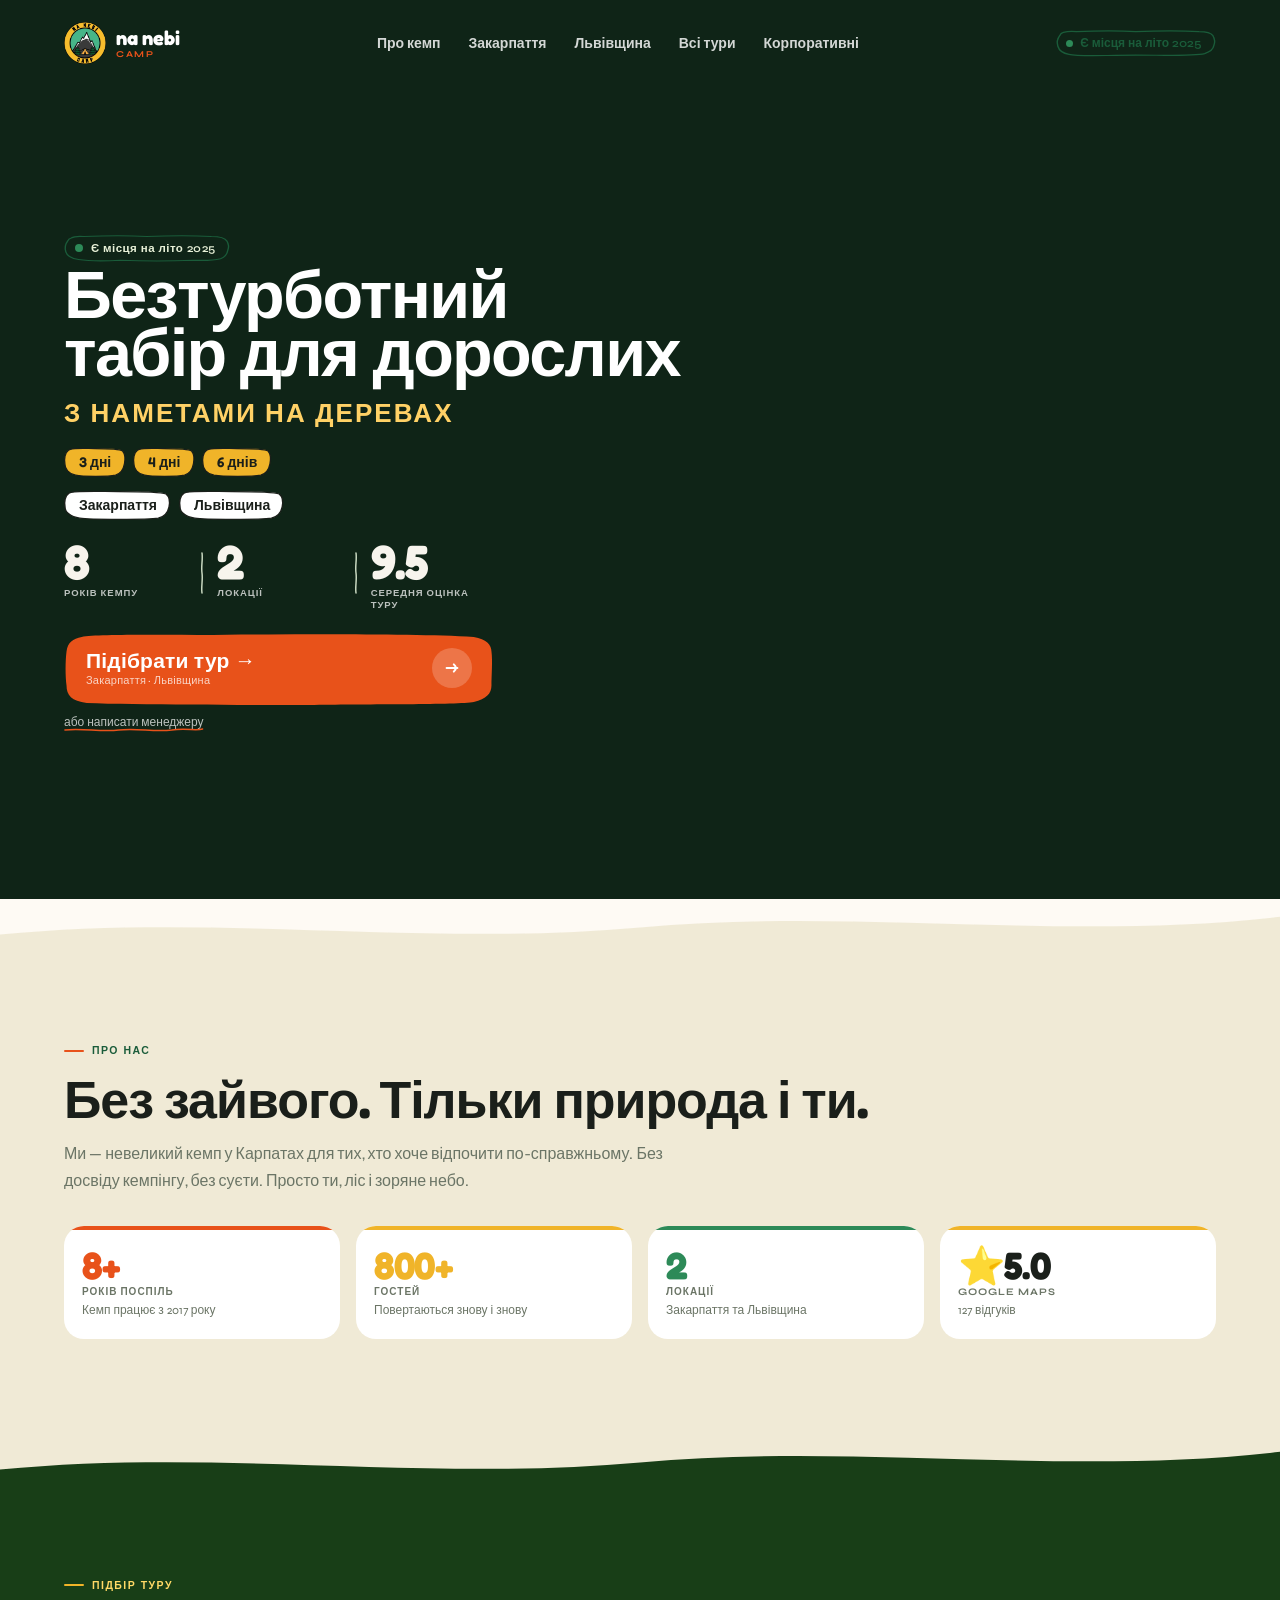
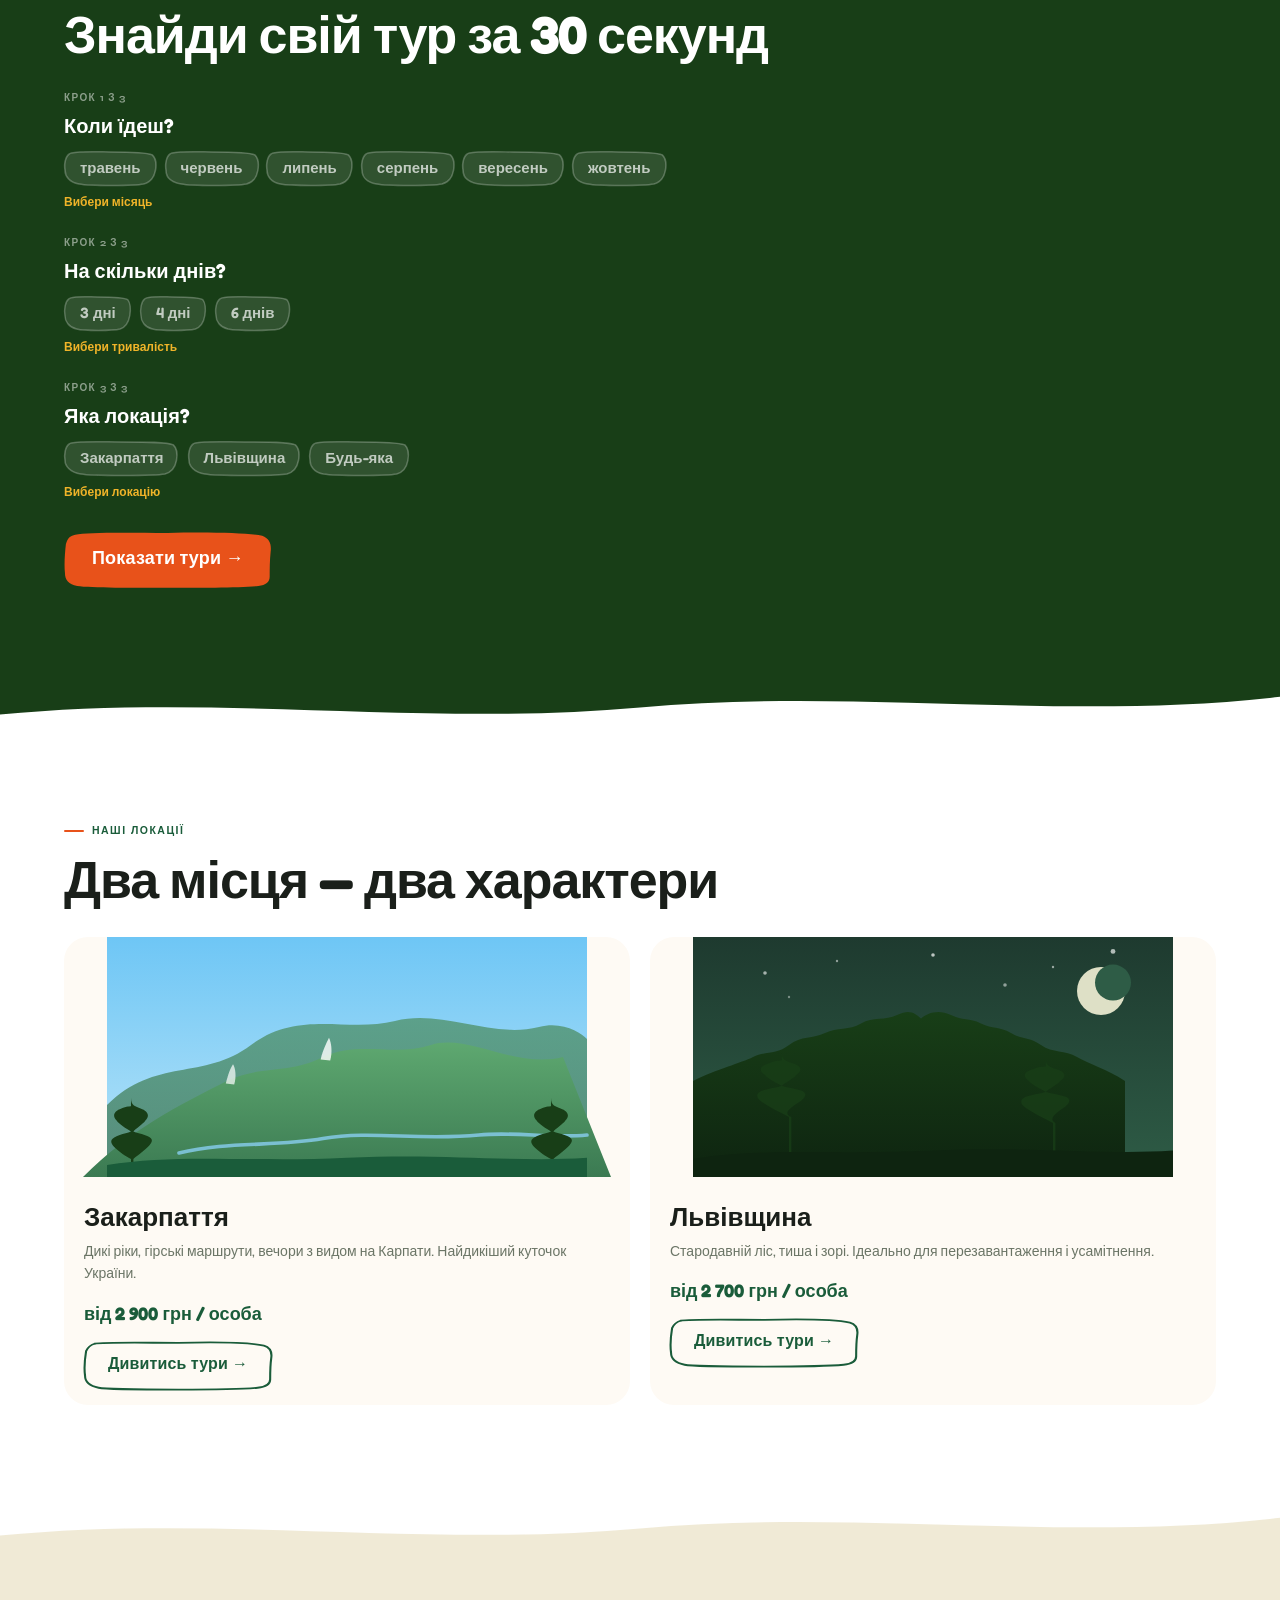
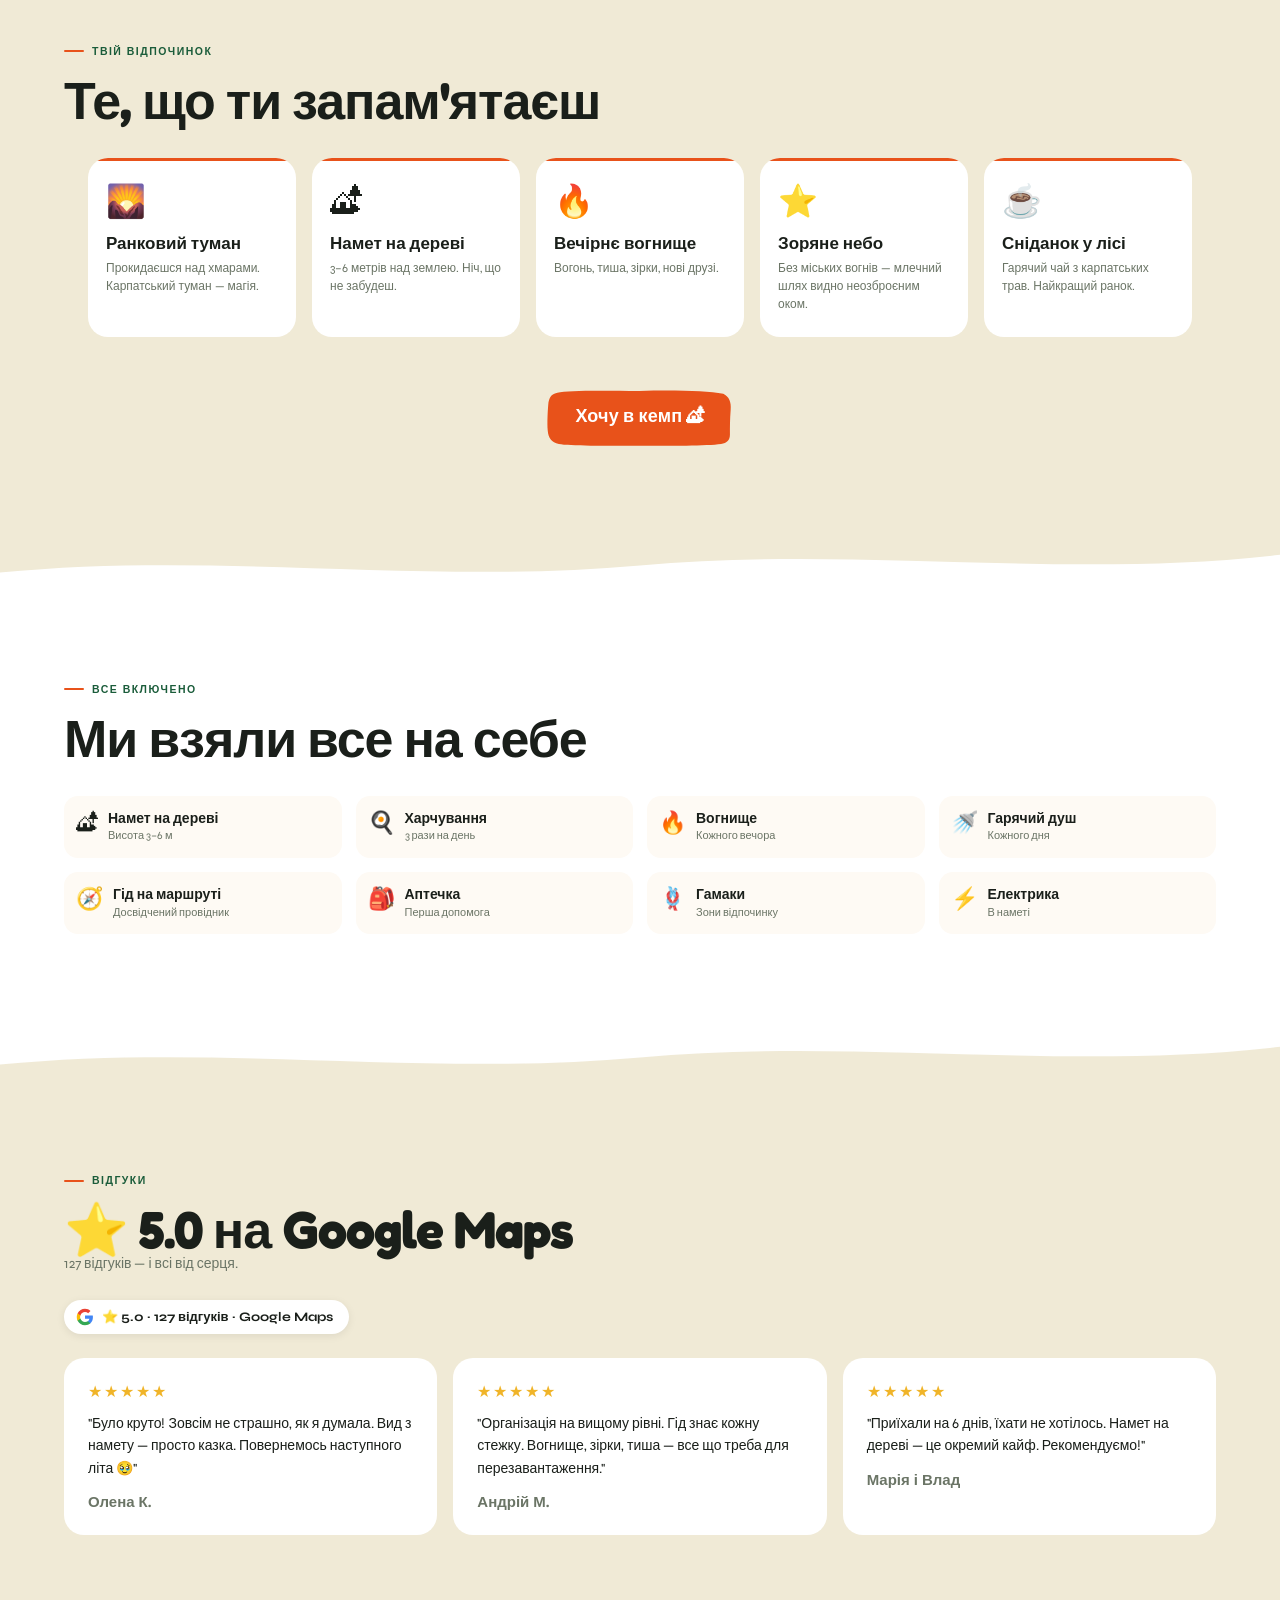
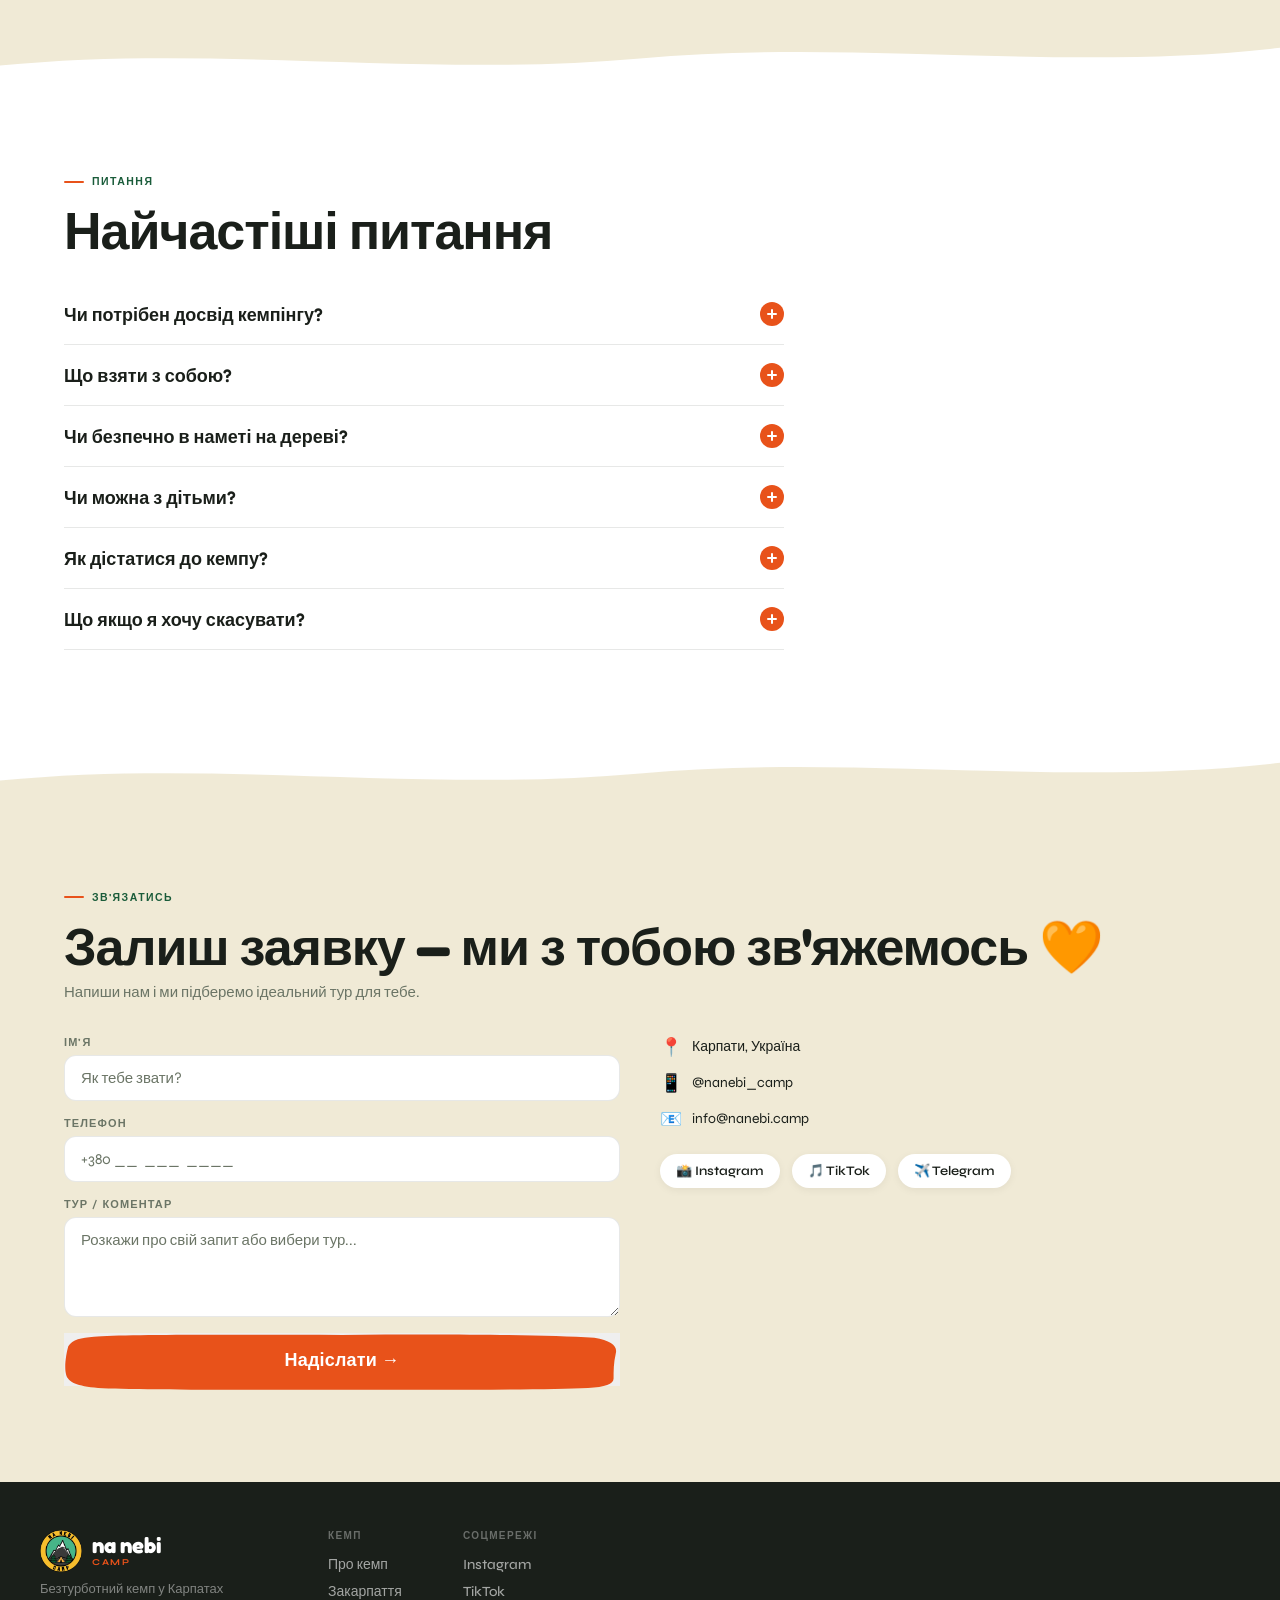
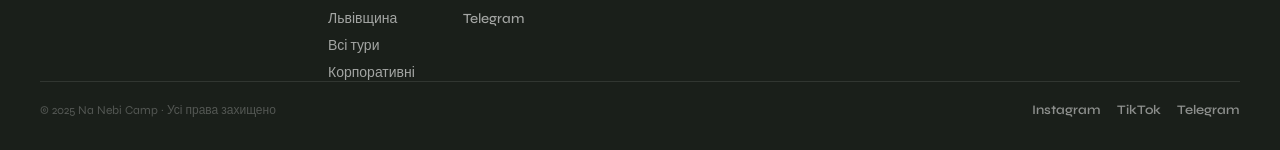
==== commit 83b42df4: "Add files via upload" ====
--- a/index.html
+++ b/index.html
@@ -67,9 +67,67 @@
     overflow: hidden;
     display: flex;
     flex-direction: column;
-    background: var(--bg);
+    background: #0F2417;
     position: relative;
     padding-bottom: max(12px, env(safe-area-inset-bottom));
+  }
+
+  .hero-media-bg {
+    position: absolute;
+    inset: 0;
+    z-index: 0;
+    overflow: hidden;
+    background: #0F2417;
+  }
+  .hero-media-bg::after {
+    content: "";
+    position: absolute;
+    inset: 0;
+    background:
+      linear-gradient(180deg, rgba(15,36,23,.38) 0%, rgba(15,36,23,.26) 28%, rgba(15,36,23,.52) 100%),
+      linear-gradient(90deg, rgba(15,36,23,.64) 0%, rgba(15,36,23,.42) 34%, rgba(15,36,23,.18) 100%);
+    z-index: 1;
+    pointer-events: none;
+  }
+
+  .hero-section .nav {
+    background: transparent;
+    border-bottom-color: transparent;
+    box-shadow: none;
+  }
+  .hero-section .nav.scrolled {
+    background: rgba(15,36,23,.32);
+    backdrop-filter: blur(12px);
+    -webkit-backdrop-filter: blur(12px);
+    border-bottom-color: rgba(255,255,255,.08);
+    box-shadow: 0 8px 24px rgba(0,0,0,.12);
+  }
+  .hero-section .nav-links a {
+    color: rgba(255,255,255,.82);
+  }
+  .hero-section .nav-links a:hover,
+  .hero-section .nav-links a.active {
+    color: white;
+  }
+  .hero-section .logo-name {
+    color: white;
+  }
+  .hero-section .burger span {
+    background: white;
+  }
+  .hero-video {
+    position: absolute;
+    inset: 0;
+    width: 100%;
+    height: 100%;
+    object-fit: cover;
+    display: none;
+    opacity: 0;
+    transition: opacity .3s ease;
+  }
+  .hero-video.is-active {
+    display: block;
+    opacity: 1;
   }
 
   .hero-body {
@@ -79,6 +137,8 @@
     min-height: 0;
     width: min(100%, 1440px);
     margin: 0 auto;
+    position: relative;
+    z-index: 2;
   }
 
   .hero-content {
@@ -93,8 +153,7 @@
     max-width: 760px;
     margin: 0 auto;
   }
-
-  .hero-scene { display: none; }
+  .hero-scene { display: none !important; }
 
   /* Status badge */
   .status-wrap { margin-bottom: 4px; animation: fadeUp .5s .1s ease both; }
@@ -109,14 +168,14 @@
   }
   .status-text {
     font-family:'Syne',sans-serif;font-size:11.5px;font-weight:600;
-    color:var(--green);letter-spacing:.04em;white-space:nowrap;position:relative;z-index:1;
+    color:#E8F1D8;letter-spacing:.04em;white-space:nowrap;position:relative;z-index:1;
   }
 
   /* Overline */
   .overline {
     margin-bottom: 5px;
     font-family:'Syne',sans-serif;font-size:10.5px;font-weight:600;
-    color:var(--muted);letter-spacing:.14em;text-transform:uppercase;
+    color:rgba(255,255,255,.72);letter-spacing:.14em;text-transform:uppercase;
     animation:fadeUp .5s .15s ease both;
   }
 
@@ -125,17 +184,26 @@
   .hl-row {
     display: block;
     font-family:'Fredoka',sans-serif;
-    font-size: clamp(58px, 17vw, 80px);
+    font-size: clamp(26px, 8.5vw, 30px);
     font-weight:700;line-height:.88;
-    color:var(--ink);letter-spacing:-.025em;
+    color:white;letter-spacing:-.025em;
   }
   .hl-accent { position:relative;display:inline-block; }
   .hl-accent .blob-bg {
     position:absolute;inset:-6px -10px -3px -6px;z-index:-1;
     animation:floatBlob 5s ease-in-out infinite;
   }
-  .hl-green { color: var(--green); }
-  .hl-orange { color:var(--orange);display:block;font-size: clamp(64px, 19vw, 88px); }
+  .hl-green { color: #DDF2BA; }
+  .hero-subtitle {
+    padding-top: 10px;
+    font-family:'Syne',sans-serif;
+    font-size: 14px;
+    font-weight: 700;
+    line-height: 1.35;
+    letter-spacing: .08em;
+    text-transform: uppercase;
+    color:#FFD166;
+  }
   .hl-underline { position:relative;display:inline-block; }
   .hl-underline svg {
     position:absolute;bottom:-5px;left:-3px;
@@ -150,7 +218,7 @@
   .body-copy {
     padding-top: 8px;
     font-family:'Syne',sans-serif;font-size:14px;font-weight:400;
-    line-height:1.5;color:var(--muted);
+    line-height:1.5;color:rgba(255,255,255,.82);
     animation:fadeUp .6s .35s ease both;
   }
 
@@ -159,12 +227,17 @@
     display:flex;flex-wrap:wrap;gap:7px;
     padding-top:9px;
     animation:fadeUp .6s .42s ease both;
+    width:min(100%, 430px);
   }
   .pill {
     position:relative;padding:6px 15px;
     font-family:'Fredoka',sans-serif;font-size:14px;font-weight:600;
     cursor:pointer;transition:transform .15s;white-space:nowrap;color:var(--ink);
   }
+  .pill-break {
+    flex-basis: 100%;
+    height: 0;
+  }
   .pill:hover { transform:translateY(-2px); }
   .pill:active { transform:scale(.96); }
   .pill svg.pb { position:absolute;inset:0;width:100%;height:100%;overflow:visible;pointer-events:none; }
@@ -174,7 +247,7 @@
   .stats-row {
     display:flex;align-items:stretch;padding-top:10px;
     animation:fadeUp .6s .48s ease both;
-    width: 100%;
+    width:min(100%, 430px);
   }
   .stat-item { flex:1;display:flex;flex-direction:column;gap:2px;padding:0 14px; }
   .stat-item:first-child { padding-left:0; }
@@ -186,11 +259,15 @@
   }
   .hero-stat-label {
     font-family:'Syne',sans-serif;font-size:9.5px;font-weight:700;
-    color:var(--muted);letter-spacing:.1em;text-transform:uppercase;
+    color:rgba(255,255,255,.72);letter-spacing:.1em;text-transform:uppercase;
   }
 
   /* CTA */
-  .cta-wrap { padding-top: 14px; animation:fadeUp .6s .55s ease both; }
+  .cta-wrap {
+    padding-top: 14px;
+    animation:fadeUp .6s .55s ease both;
+    width:min(100%, 430px);
+  }
   .cta-btn {
     position:relative;display:flex;align-items:center;
     justify-content:space-between;width:100%;
@@ -221,7 +298,7 @@
   .cta-link {
     display:inline-block;
     font-family:'Syne',sans-serif;font-size:12px;font-weight:500;
-    color:var(--muted);text-decoration:none;position:relative;
+    color:rgba(255,255,255,.72);text-decoration:none;position:relative;
   }
   .cta-link svg {
     position:absolute;bottom:-3px;left:0;
@@ -267,6 +344,31 @@
   .smoke-2 { animation: smokePuff 2.2s 1.9s ease-out infinite; }
   .smoke-3 { animation: smokePuff 2.2s 2.3s ease-out infinite; }
 
+  @media (max-width: 767px) {
+    .hero-section {
+      padding-bottom: max(8px, env(safe-area-inset-bottom));
+    }
+    .hero-content {
+      padding-left: 16px;
+      padding-right: 16px;
+      padding-top: clamp(64px, 13vh, 112px);
+    }
+    .status-wrap { margin-bottom: 2px; }
+    .headline-block { margin-bottom: 0; }
+    .hl-row { margin-bottom: 2px; }
+    .headline-block .hl-row:last-of-type { margin-bottom: 0; }
+    .body-copy { padding-top: 6px; }
+    .pills-row { padding-top: 8px; }
+    .stats-row {
+      padding-top: 8px;
+      margin-top: auto;
+    }
+    .cta-wrap {
+      padding-top: 10px;
+      margin-top: 0;
+    }
+  }
+
   /* ─── SECTION 2: PRO KEMP ─── */
   .s-about { background: var(--cream); }
 
@@ -697,38 +799,29 @@
   @media (min-width: 1024px) {
     /* Hero desktop */
     .hero-body {
-      flex-direction: row;
-      align-items: stretch;
+      flex-direction: column;
+      align-items: flex-start;
       padding: 0 64px;
     }
     .hero-content {
-      flex: 0 0 52%;
+      flex: 1;
       padding: 40px 44px 40px 0;
       justify-content: center;
+      width: min(60%, 760px);
       max-width: none;
       margin: 0;
     }
-    .hero-scene {
-      flex: 1;
-      display: flex;
-      align-items: center;
-      padding: 32px 0 32px 36px;
+    .hl-row { font-size: clamp(54px, 5.2vw, 70px); }
+    .hero-subtitle {
+      padding-top: 14px;
+      font-size: 26px;
     }
-    .scene-container {
-      border-radius: 32px;
-      overflow: hidden;
-      height: 100%;
-      width: 100%;
-    }
-    .scene-svg { display: block; width: 100%; height: 100%; }
-    .hl-row { font-size: clamp(78px, 7vw, 104px); }
-    .hl-orange { font-size: clamp(86px, 7.8vw, 114px); }
     .body-copy { font-size: 16px; max-width: 440px; padding-top: 12px; }
     .pills-row { padding-top: 14px; }
     .stats-row { padding-top: 18px; }
     .hero-stat-num { font-size: 48px; }
     .cta-wrap { padding-top: 22px; }
-    .cta-btn { max-width: 400px; }
+    .cta-btn { max-width: none; }
 
     /* Sections desktop */
     .stats-grid { grid-template-columns: repeat(4, 1fr); }
@@ -746,6 +839,10 @@
 </style>
 </head>
 <body>
+
+<audio id="bgAudio" loop preload="auto" style="display:none" aria-hidden="true">
+  <source src="walk.mp3" type="audio/mpeg">
+</audio>
 
 <!-- ══ MOBILE MENU ══ -->
 <div class="mobile-menu" id="mobileMenu">
@@ -764,6 +861,14 @@
 
 <!-- ══ HERO SECTION (100dvh) ══ -->
 <section class="hero-section">
+  <div class="hero-media-bg" aria-hidden="true">
+    <video id="heroVideoMobile" class="hero-video mobile is-active" autoplay muted loop playsinline preload="auto">
+      <source src="mobile.MOV">
+    </video>
+    <video id="heroVideoDesktop" class="hero-video desktop" autoplay muted loop playsinline preload="auto">
+      <source src="desktop.MOV">
+    </video>
+  </div>
 
   <!-- NAV -->
   <nav class="nav" id="mainNav">
@@ -791,7 +896,6 @@
         <div class="nav-badge-dot"></div>
         <span class="nav-badge-text">Є місця на літо 2025</span>
       </div>
-      <a href="vsi-turi.html" class="nav-cta">Підібрати тур →</a>
       <div class="burger" onclick="openMobileMenu()" aria-label="Меню">
         <span></span><span></span><span></span>
       </div>
@@ -814,22 +918,18 @@
         </div>
       </div>
 
-      <div class="overline">Намети на деревах · Карпати</div>
-
       <div class="headline-block">
-        <span class="hl-row">Твій</span>
+        <span class="hl-row">Безтурботний</span>
         <span class="hl-row">
-          <span class="hl-accent hl-green">
-            <svg class="blob-bg" viewBox="0 0 160 90" fill="none" preserveAspectRatio="none">
+          <span class="hl-accent hl-greenі">
+            <svg class="blob-bg" style="display: none;" viewBox="0 0 160 90" fill="none" preserveAspectRatio="none">
               <path d="M10 18 C8 8 20 2 35 4 C55 6 90 2 120 5 C140 7 155 12 156 26 C158 40 152 58 140 66 C128 74 108 78 85 76 C60 74 35 76 20 68 C6 60 2 48 4 34 C5 26 12 28 10 18 Z" fill="#F0B429" opacity="0.28"/>
             </svg>
-            кемп
+            табір для дорослих
           </span>
         </span>
-        <span class="hl-row hl-orange">на <span class="hl-underline">небі<svg viewBox="0 0 200 12" fill="none" preserveAspectRatio="none"><path d="M2 6 C22 1 44 11 66 6 C88 1 110 11 132 6 C154 1 176 10 198 5" stroke="#E8521A" stroke-width="3" stroke-linecap="round" fill="none" style="stroke-dasharray:300;stroke-dashoffset:300;animation:draw1200 1.2s .8s cubic-bezier(.4,0,.2,1) forwards;"/></svg></span></span>
-      </div>
-
-      <p class="body-copy">Намети на деревах, ранковий туман, Карпати — без досвіду кемпінгу. Просто приїдь і відпочинь.</p>
+        <div class="hero-subtitle">З наметами на деревах</div>
+      </div>
 
       <div class="pills-row">
         <div class="pill">
@@ -850,6 +950,7 @@
           </svg>
           <span class="pill-label">6 днів</span>
         </div>
+        <div class="pill-break" aria-hidden="true"></div>
         <div class="pill">
           <svg class="pb" viewBox="0 0 110 36" fill="none" preserveAspectRatio="none">
             <path d="M7 3 C16 1 38 2 55 2 C78 2 98 2 104 5 C108 9 108 15 107 21 C106 27 103 33 96 35 C86 37 26 37 16 35 C6 33 1 27 1 21 C0 15 1 7 5 4 Z" fill="white" stroke="#1A1F1A" stroke-width="1.5"/>
@@ -866,8 +967,8 @@
 
       <div class="stats-row">
         <div class="stat-item">
-          <span class="hero-stat-num" style="color:var(--ink)">4</span>
-          <span class="hero-stat-label">роки</span>
+          <span class="hero-stat-num" style="color:#F7F4ED">8</span>
+          <span class="hero-stat-label">років кемпу</span>
         </div>
         <div class="stat-sep">
           <svg width="2" height="46" viewBox="0 0 2 46" fill="none">
@@ -875,7 +976,7 @@
           </svg>
         </div>
         <div class="stat-item">
-          <span class="hero-stat-num" style="color:var(--green-md)">2</span>
+          <span class="hero-stat-num" style="color:#F7F4ED">2</span>
           <span class="hero-stat-label">локації</span>
         </div>
         <div class="stat-sep">
@@ -884,8 +985,8 @@
           </svg>
         </div>
         <div class="stat-item">
-          <span class="hero-stat-num" style="color:var(--orange)">5.0</span>
-          <span class="hero-stat-label">Google Maps</span>
+          <span class="hero-stat-num" style="color:#F7F4ED">9.5</span>
+          <span class="hero-stat-label">Середня оцінка туру</span>
         </div>
       </div>
 
@@ -915,94 +1016,6 @@
       </div>
 
     </div><!-- /hero-content -->
-
-    <!-- RIGHT: Illustration (desktop only) -->
-    <div class="hero-scene">
-      <div class="scene-container">
-        <svg class="scene-svg" viewBox="0 0 360 340" fill="none" xmlns="http://www.w3.org/2000/svg">
-          <defs>
-            <radialGradient id="skyRad" cx="50%" cy="42%" r="66%">
-              <stop offset="0%"   stop-color="#52D494"/>
-              <stop offset="55%"  stop-color="#28B872"/>
-              <stop offset="100%" stop-color="#148850"/>
-            </radialGradient>
-            <linearGradient id="mtnGrad" x1="0.35" y1="0" x2="0.65" y2="1">
-              <stop offset="0%"  stop-color="#3C3C3C"/>
-              <stop offset="100%" stop-color="#1E1E1E"/>
-            </linearGradient>
-            <linearGradient id="mtnGrad2" x1="0" y1="0" x2="1" y2="1">
-              <stop offset="0%"  stop-color="#484848"/>
-              <stop offset="100%" stop-color="#282828"/>
-            </linearGradient>
-            <linearGradient id="tentGrad" x1="0" y1="0" x2="1" y2="1">
-              <stop offset="0%"  stop-color="#F8C840"/>
-              <stop offset="100%" stop-color="#E07010"/>
-            </linearGradient>
-            <linearGradient id="tentShade" x1="0" y1="0" x2="1" y2="0">
-              <stop offset="0%"  stop-color="#C04800"/>
-              <stop offset="100%" stop-color="#E07010" stop-opacity="0"/>
-            </linearGradient>
-            <filter id="glow">
-              <feGaussianBlur stdDeviation="3" result="blur"/>
-              <feMerge><feMergeNode in="blur"/><feMergeNode in="SourceGraphic"/></feMerge>
-            </filter>
-          </defs>
-          <ellipse cx="180" cy="165" rx="178" ry="164" fill="url(#skyRad)" class="il-sky"/>
-          <g class="il-stars">
-            <circle cx="66"  cy="42"  r="2.5" fill="white" opacity=".75" class="light-1"/>
-            <circle cx="86"  cy="26"  r="1.5" fill="white" opacity=".55" class="light-3"/>
-            <circle cx="110" cy="50"  r="2"   fill="white" opacity=".65" class="light-5"/>
-            <circle cx="254" cy="34"  r="2"   fill="white" opacity=".7"  class="light-2"/>
-            <circle cx="278" cy="54"  r="1.5" fill="white" opacity=".5"  class="light-4"/>
-            <circle cx="296" cy="38"  r="2.5" fill="white" opacity=".65" class="light-6"/>
-            <circle cx="138" cy="32"  r="1.5" fill="white" opacity=".45" class="light-7"/>
-            <circle cx="230" cy="48"  r="1.5" fill="white" opacity=".5"  class="light-1"/>
-          </g>
-          <g class="il-moon">
-            <circle cx="54" cy="78" r="28" fill="#FFFCE0" opacity=".92" filter="url(#glow)"/>
-            <circle cx="66" cy="70" r="22" fill="#28B872"/>
-          </g>
-          <path class="il-mtn-fill" d="M28 300 C36 274 50 248 68 228 C82 212 94 204 104 196 C112 188 116 178 110 168 C106 160 100 155 108 148 C114 142 124 140 130 148 C136 156 134 168 130 180 C126 192 128 204 138 214 C148 222 156 232 160 248 C162 256 164 270 164 290 Z" fill="url(#mtnGrad2)" opacity=".85"/>
-          <path class="il-mtn-fill" d="M52 300 C60 278 72 254 88 234 C102 216 116 200 130 184 C142 170 150 156 158 138 C164 124 168 110 174 96 C180 110 184 126 192 142 C202 160 214 174 226 188 C240 204 254 218 264 236 C278 256 288 278 294 300 Z" fill="url(#mtnGrad)"/>
-          <path class="il-mtn-line" d="M28 300 C36 274 50 248 68 228 C82 212 94 204 104 196 C112 188 116 178 110 168 C106 160 100 155 108 148 C114 142 124 140 130 148 C136 156 134 168 130 180 C126 192 128 204 138 214 C148 222 156 232 160 248 C162 256 164 270 164 290" stroke="#111" stroke-width="2" stroke-linecap="round" fill="none"/>
-          <path class="il-mtn-line" d="M52 300 C60 278 72 254 88 234 C102 216 116 200 130 184 C142 170 150 156 158 138 C164 124 168 110 174 96 C180 110 184 126 192 142 C202 160 214 174 226 188 C240 204 254 218 264 236 C278 256 288 278 294 300" stroke="#111" stroke-width="2.5" stroke-linecap="round" fill="none"/>
-          <path class="il-snow" d="M168 98 C170 90 172 80 174 72 C176 64 178 58 176 56 C172 54 168 62 164 72 C160 82 158 94 158 104 C161 99 165 97 168 98 Z" fill="white" opacity=".95"/>
-          <path class="il-snow" d="M196 132 C200 122 206 114 210 110 C213 106 215 107 212 115 C210 121 206 128 202 134 Z" fill="white" opacity=".82"/>
-          <path class="il-snow" d="M155 144 C151 136 148 128 147 122 C146 117 147 116 150 122 C153 128 156 138 158 146 Z" fill="white" opacity=".78"/>
-          <g class="il-ground">
-            <path d="M0 308 C18 286 44 268 72 264 C90 261 104 270 120 266 C134 263 142 253 154 257 C166 261 170 276 174 296 L174 340 L0 340 Z" fill="#193619"/>
-            <path d="M190 296 C194 276 200 262 214 258 C228 254 240 264 254 268 C270 272 284 263 300 266 C326 270 348 287 362 308 L362 340 L190 340 Z" fill="#193619"/>
-            <path d="M0 322 C28 310 66 317 108 313 C144 309 172 316 200 312 C228 308 258 315 298 311 C328 308 348 314 362 318 L362 340 L0 340 Z" fill="#0E2410"/>
-          </g>
-          <path class="il-tree-fill" d="M89 318 L89 305 C78 302 60 296 42 288 C34 283 34 276 40 272 C50 268 62 265 64 263 C60 260 52 254 50 250 C44 246 44 240 52 237 C60 234 70 231 72 229 C68 226 60 220 58 216 C54 212 56 207 64 204 C70 201 78 199 80 197 C76 194 68 188 66 185 C62 181 66 176 74 174 C80 172 88 170 90 169 C88 165 82 160 80 157 C78 153 82 148 88 144 C92 141 95 140 95 140 L95 132 C95 140 98 141 100 144 C108 148 112 153 110 157 C108 160 102 165 100 169 C100 170 112 172 120 174 C128 176 132 181 126 185 C124 188 116 194 110 197 C112 199 122 201 126 204 C134 207 136 212 132 216 C130 220 122 226 118 229 C120 231 130 234 134 237 C142 240 146 246 140 250 C138 254 130 260 126 263 C128 265 140 268 150 272 C156 276 156 283 150 288 C144 296 126 302 101 305 L101 318 Z" fill="#183E17"/>
-          <path class="il-tree-line" d="M89 318 L89 305 C78 302 60 296 42 288 C34 283 34 276 40 272 C50 268 62 265 64 263 C60 260 52 254 50 250 C44 246 44 240 52 237 C60 234 70 231 72 229 C68 226 60 220 58 216 C54 212 56 207 64 204 C70 201 78 199 80 197 C76 194 68 188 66 185 C62 181 66 176 74 174 C80 172 88 170 90 169 C88 165 82 160 80 157 C78 153 82 148 88 144 C92 141 95 140 95 140 L95 132 C95 140 98 141 100 144 C108 148 112 153 110 157 C108 160 102 165 100 169 C100 170 112 172 120 174 C128 176 132 181 126 185 C124 188 116 194 110 197 C112 199 122 201 126 204 C134 207 136 212 132 216 C130 220 122 226 118 229 C120 231 130 234 134 237 C142 240 146 246 140 250 C138 254 130 260 126 263 C128 265 140 268 150 272 C156 276 156 283 150 288 C144 296 126 302 101 305 L101 318" stroke="#0B1D0B" stroke-width="2.2" stroke-linecap="round" stroke-linejoin="round" fill="none"/>
-          <path class="il-tree2-fill" d="M268 318 L268 305 C279 302 297 296 315 288 C323 283 323 276 317 272 C307 268 295 265 293 263 C297 260 305 254 307 250 C313 246 313 240 305 237 C297 234 287 231 285 229 C289 226 297 220 299 216 C303 212 301 207 293 204 C287 201 279 199 277 197 C281 194 289 188 291 185 C295 181 291 176 283 174 C277 172 269 170 267 169 C269 165 275 160 277 157 C279 153 275 148 269 144 C265 141 262 140 262 140 L262 132 C262 140 259 141 257 144 C249 148 245 153 247 157 C249 160 255 165 257 169 C257 170 245 172 237 174 C229 176 225 181 231 185 C233 188 241 194 247 197 C245 199 235 201 231 204 C223 207 221 212 225 216 C227 220 235 226 239 229 C237 231 227 234 223 237 C215 240 211 246 217 250 C219 254 227 260 231 263 C229 265 217 268 207 272 C201 276 201 283 207 288 C213 296 231 302 256 305 L256 318 Z" fill="#183E17"/>
-          <path class="il-tree2-line" d="M268 318 L268 305 C279 302 297 296 315 288 C323 283 323 276 317 272 C307 268 295 265 293 263 C297 260 305 254 307 250 C313 246 313 240 305 237 C297 234 287 231 285 229 C289 226 297 220 299 216 C303 212 301 207 293 204 C287 201 279 199 277 197 C281 194 289 188 291 185 C295 181 291 176 283 174 C277 172 269 170 267 169 C269 165 275 160 277 157 C279 153 275 148 269 144 C265 141 262 140 262 140 L262 132 C262 140 259 141 257 144 C249 148 245 153 247 157 C249 160 255 165 257 169 C257 170 245 172 237 174 C229 176 225 181 231 185 C233 188 241 194 247 197 C245 199 235 201 231 204 C223 207 221 212 225 216 C227 220 235 226 239 229 C237 231 227 234 223 237 C215 240 211 246 217 250 C219 254 227 260 231 263 C229 265 217 268 207 272 C201 276 201 283 207 288 C213 296 231 302 256 305 L256 318" stroke="#0B1D0B" stroke-width="2.2" stroke-linecap="round" stroke-linejoin="round" fill="none"/>
-          <path class="il-tent-fill" d="M142 320 C147 298 157 274 166 258 C169 253 172 250 174 248 C176 250 179 253 182 258 C191 274 201 298 206 320 Z" fill="url(#tentGrad)"/>
-          <path class="il-tent-fill" d="M142 320 C148 298 158 274 166 258 C163 264 158 282 154 300 C151 308 148 314 146 320 Z" fill="url(#tentShade)" opacity=".45"/>
-          <path class="il-tent-line" d="M142 320 C148 296 159 270 167 256 C170 250 173 247 174 246 C175 247 178 250 181 256 C189 270 200 296 206 320" stroke="#B84800" stroke-width="2" stroke-linecap="round" fill="none"/>
-          <path class="il-tent-fill" d="M168 320 C167 308 167 296 169 288 C170 283 172 280 174 280 C176 280 178 283 179 288 C181 296 181 308 180 320 Z" fill="#FFE090" opacity=".55"/>
-          <circle cx="174" cy="246" r="3" fill="#F8C840" opacity=".8" class="il-tent-fill"/>
-          <g class="il-lights">
-            <path d="M136 272 C144 268 152 270 160 266 C166 263 171 261 174 261 C177 261 182 263 188 266 C196 270 204 268 212 272" stroke="#7A5020" stroke-width="1.5" stroke-linecap="round" fill="none"/>
-            <circle cx="139" cy="274" r="3.5" fill="#FFE566" class="light-1" filter="url(#glow)"/>
-            <circle cx="150" cy="270" r="3"   fill="#FFE566" class="light-3"/>
-            <circle cx="160" cy="267" r="3"   fill="#FFE566" class="light-5"/>
-            <circle cx="170" cy="262" r="4"   fill="#FFFAAA" class="light-2" filter="url(#glow)"/>
-            <circle cx="180" cy="267" r="3"   fill="#FFE566" class="light-4"/>
-            <circle cx="190" cy="270" r="3"   fill="#FFE566" class="light-6"/>
-            <circle cx="200" cy="274" r="3.5" fill="#FFE566" class="light-7" filter="url(#glow)"/>
-          </g>
-          <g class="il-smoke">
-            <ellipse cx="174" cy="242" rx="5"   ry="4.5" fill="white" opacity=".4"  class="smoke-1"/>
-            <ellipse cx="177" cy="230" rx="4.5" ry="4"   fill="white" opacity=".28" class="smoke-2"/>
-            <ellipse cx="173" cy="220" rx="3.5" ry="3"   fill="white" opacity=".18" class="smoke-3"/>
-          </g>
-          <path class="il-ground" d="M0 330 C28 322 64 328 102 324 C140 320 172 327 200 323 C228 319 260 326 300 322 C328 319 350 325 362 322 L362 340 L0 340 Z" fill="#091A09"/>
-        </svg>
-      </div>
-    </div>
-
   </div><!-- /hero-body -->
 </section>
 
@@ -1025,9 +1038,9 @@
     <div class="stats-grid">
       <div class="stat-card reveal reveal-delay-1">
         <div class="stat-card-accent" style="background:var(--orange)"></div>
-        <div class="stat-num" style="color:var(--orange)">4+</div>
-        <div class="stat-label">роки поспіль</div>
-        <p>Кемп працює з 2021 року</p>
+        <div class="stat-num" style="color:var(--orange)">8+</div>
+        <div class="stat-label">років поспіль</div>
+        <p>Кемп працює з 2017 року</p>
       </div>
       <div class="stat-card reveal reveal-delay-2">
         <div class="stat-card-accent" style="background:var(--yellow)"></div>
@@ -1634,6 +1647,54 @@
     document.body.style.overflow = '';
   }
 
+  // ─── BACKGROUND AUDIO ───
+  const bgAudio = document.getElementById('bgAudio');
+
+  function tryStartBackgroundAudio() {
+    if (!bgAudio) return;
+    bgAudio.volume = 0.35;
+    bgAudio.play().catch(() => {});
+  }
+
+  function unlockBackgroundAudio() {
+    tryStartBackgroundAudio();
+    window.removeEventListener('pointerdown', unlockBackgroundAudio);
+    window.removeEventListener('keydown', unlockBackgroundAudio);
+    window.removeEventListener('touchstart', unlockBackgroundAudio);
+  }
+
+  tryStartBackgroundAudio();
+  window.addEventListener('pointerdown', unlockBackgroundAudio, { once: true });
+  window.addEventListener('keydown', unlockBackgroundAudio, { once: true });
+  window.addEventListener('touchstart', unlockBackgroundAudio, { once: true });
+
+  // ─── HERO VIDEO SWITCH ───
+  const heroVideoMobile = document.getElementById('heroVideoMobile');
+  const heroVideoDesktop = document.getElementById('heroVideoDesktop');
+  const heroDesktopMedia = window.matchMedia('(min-width: 1024px)');
+
+  function syncHeroVideo() {
+    const useDesktop = heroDesktopMedia.matches;
+    const activeVideo = useDesktop ? heroVideoDesktop : heroVideoMobile;
+    const inactiveVideo = useDesktop ? heroVideoMobile : heroVideoDesktop;
+
+    activeVideo.classList.add('is-active');
+    inactiveVideo.classList.remove('is-active');
+
+    inactiveVideo.pause();
+
+    const playActive = () => activeVideo.play().catch(() => {});
+    if (activeVideo.readyState >= 2) {
+      playActive();
+    } else {
+      activeVideo.load();
+      activeVideo.addEventListener('loadeddata', playActive, { once: true });
+    }
+  }
+
+  syncHeroVideo();
+  heroDesktopMedia.addEventListener('change', syncHeroVideo);
+
   // ─── INTERSECTION OBSERVER ───
   const revealEls = document.querySelectorAll('.reveal');
   const observer = new IntersectionObserver((entries) => {
--- a/shared.css
+++ b/shared.css
@@ -67,14 +67,14 @@
   padding: 14px 24px 10px;
   position: sticky;
   top: 0;
-  background: var(--bg);
+  background: transparent;
   z-index: 100;
   border-bottom: 1.5px solid transparent;
   transition: border-color .2s, box-shadow .2s;
 }
 .nav.scrolled {
-  border-color: var(--border);
-  box-shadow: 0 2px 16px rgba(26,31,26,.06);
+  border-color: transparent;
+  box-shadow: none;
 }
 
 .logo { display:flex; align-items:center; gap:10px; flex-shrink:0; text-decoration:none; }
@@ -281,6 +281,10 @@
   clip-path:ellipse(52% 100% at 50% 0%);
 }
 
+@media (max-width: 767px) {
+  .section { padding:36px 16px; }
+}
+
 /* ═══ DESKTOP ≥ 1024px ═══ */
 @media (min-width: 1024px) {
   .nav { padding:22px 64px 18px; border-bottom:1.5px solid var(--border); }
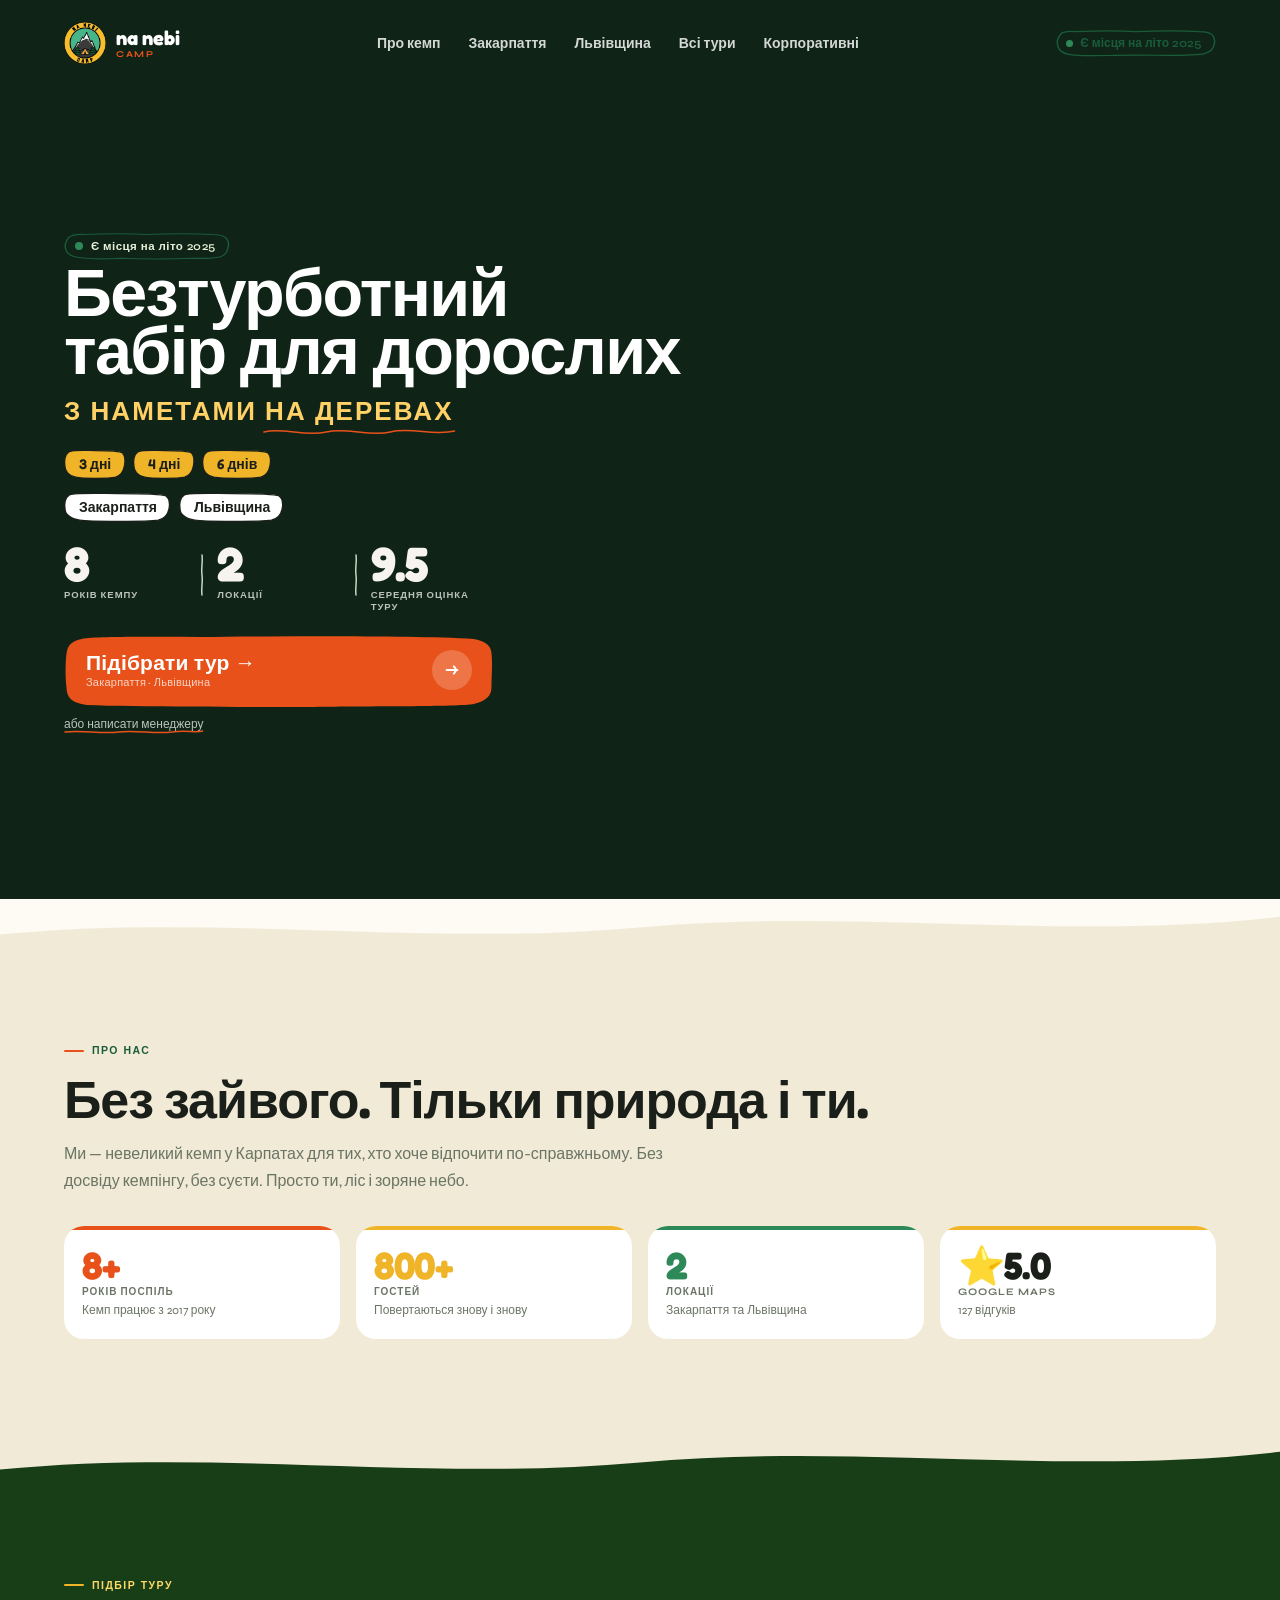
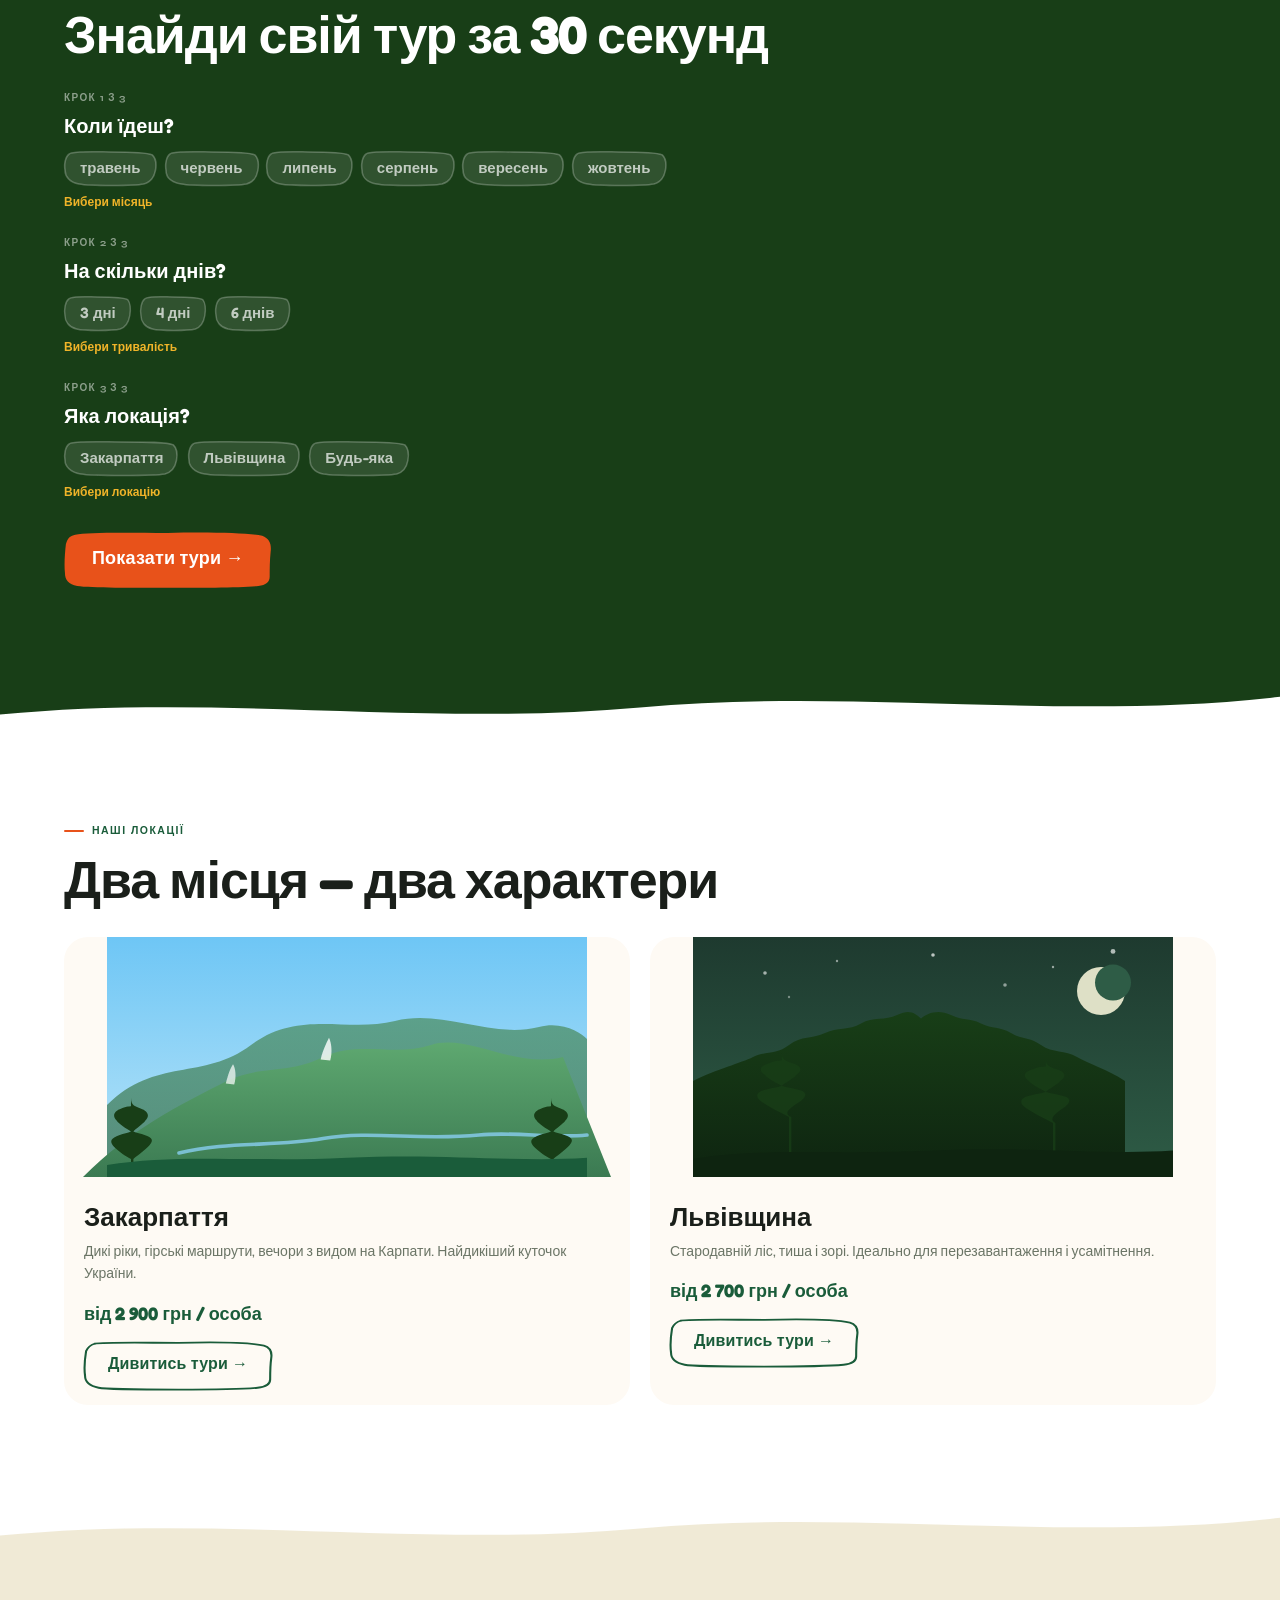
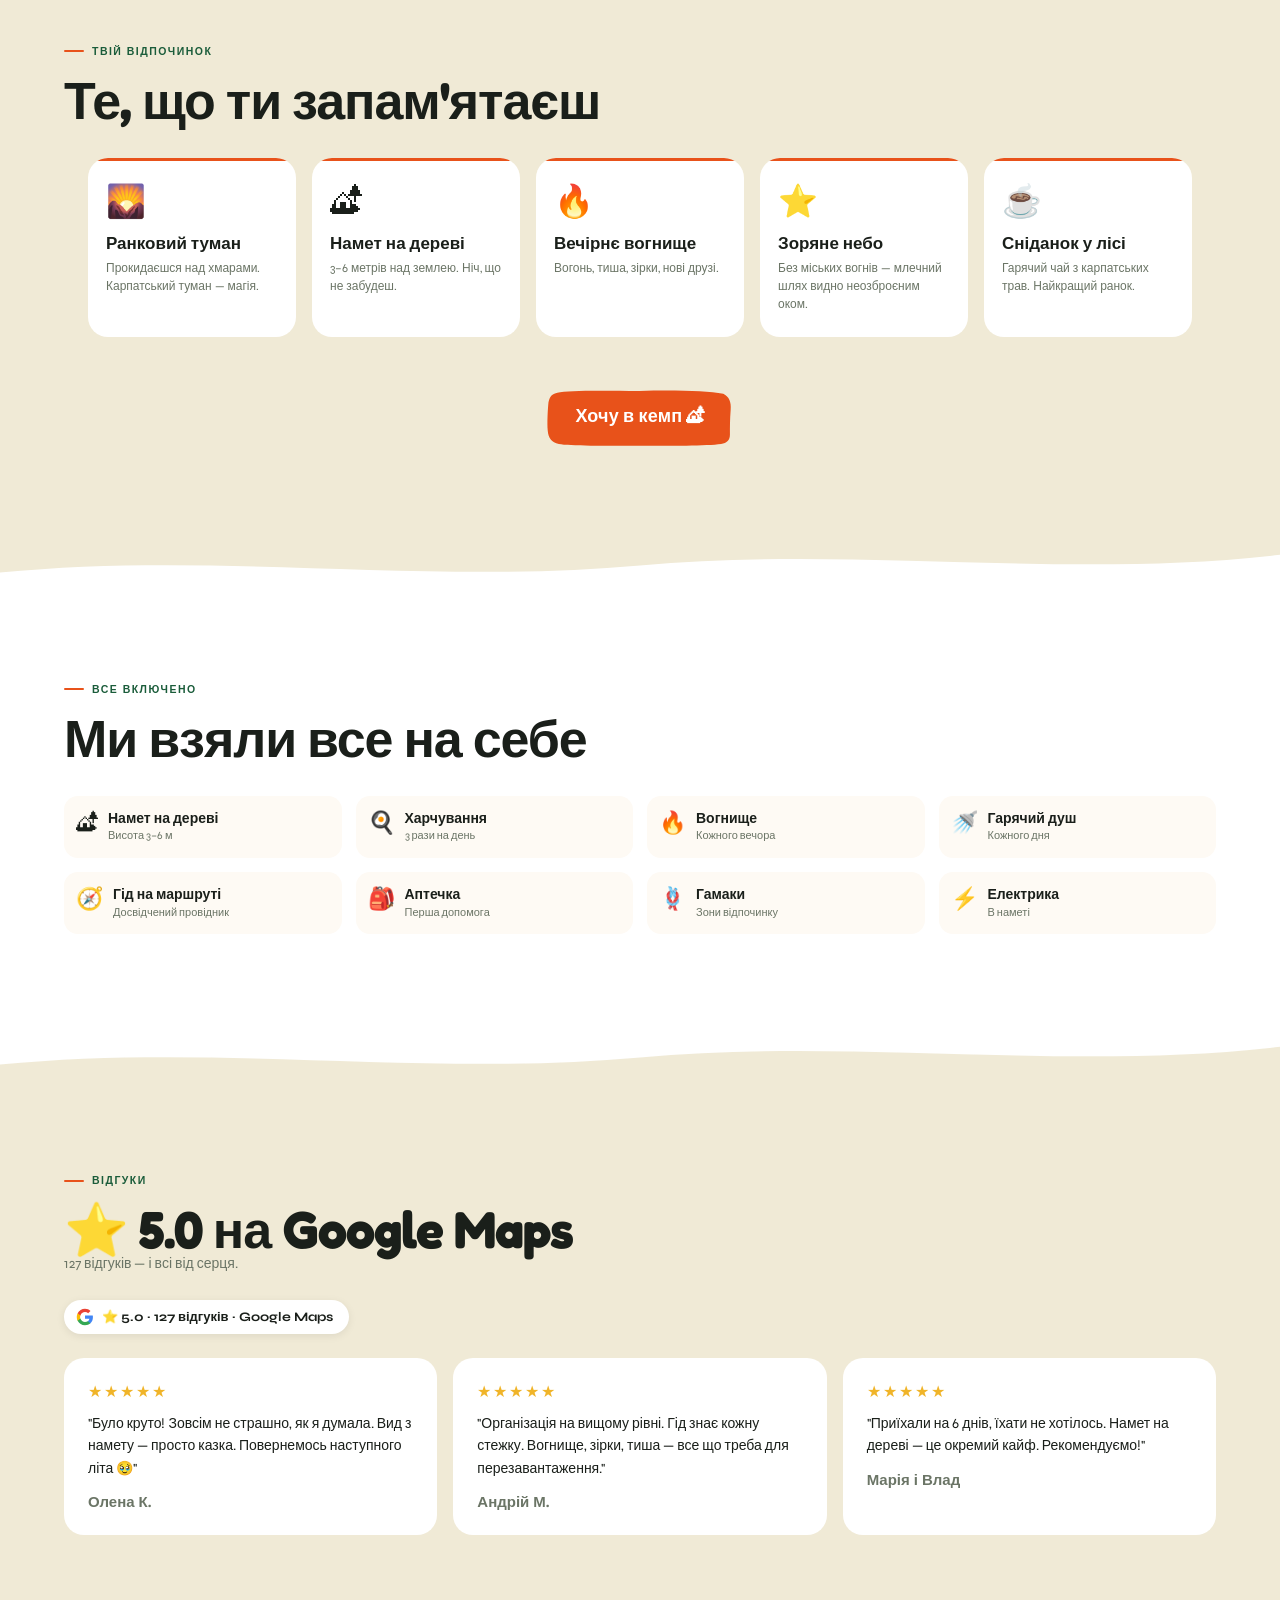
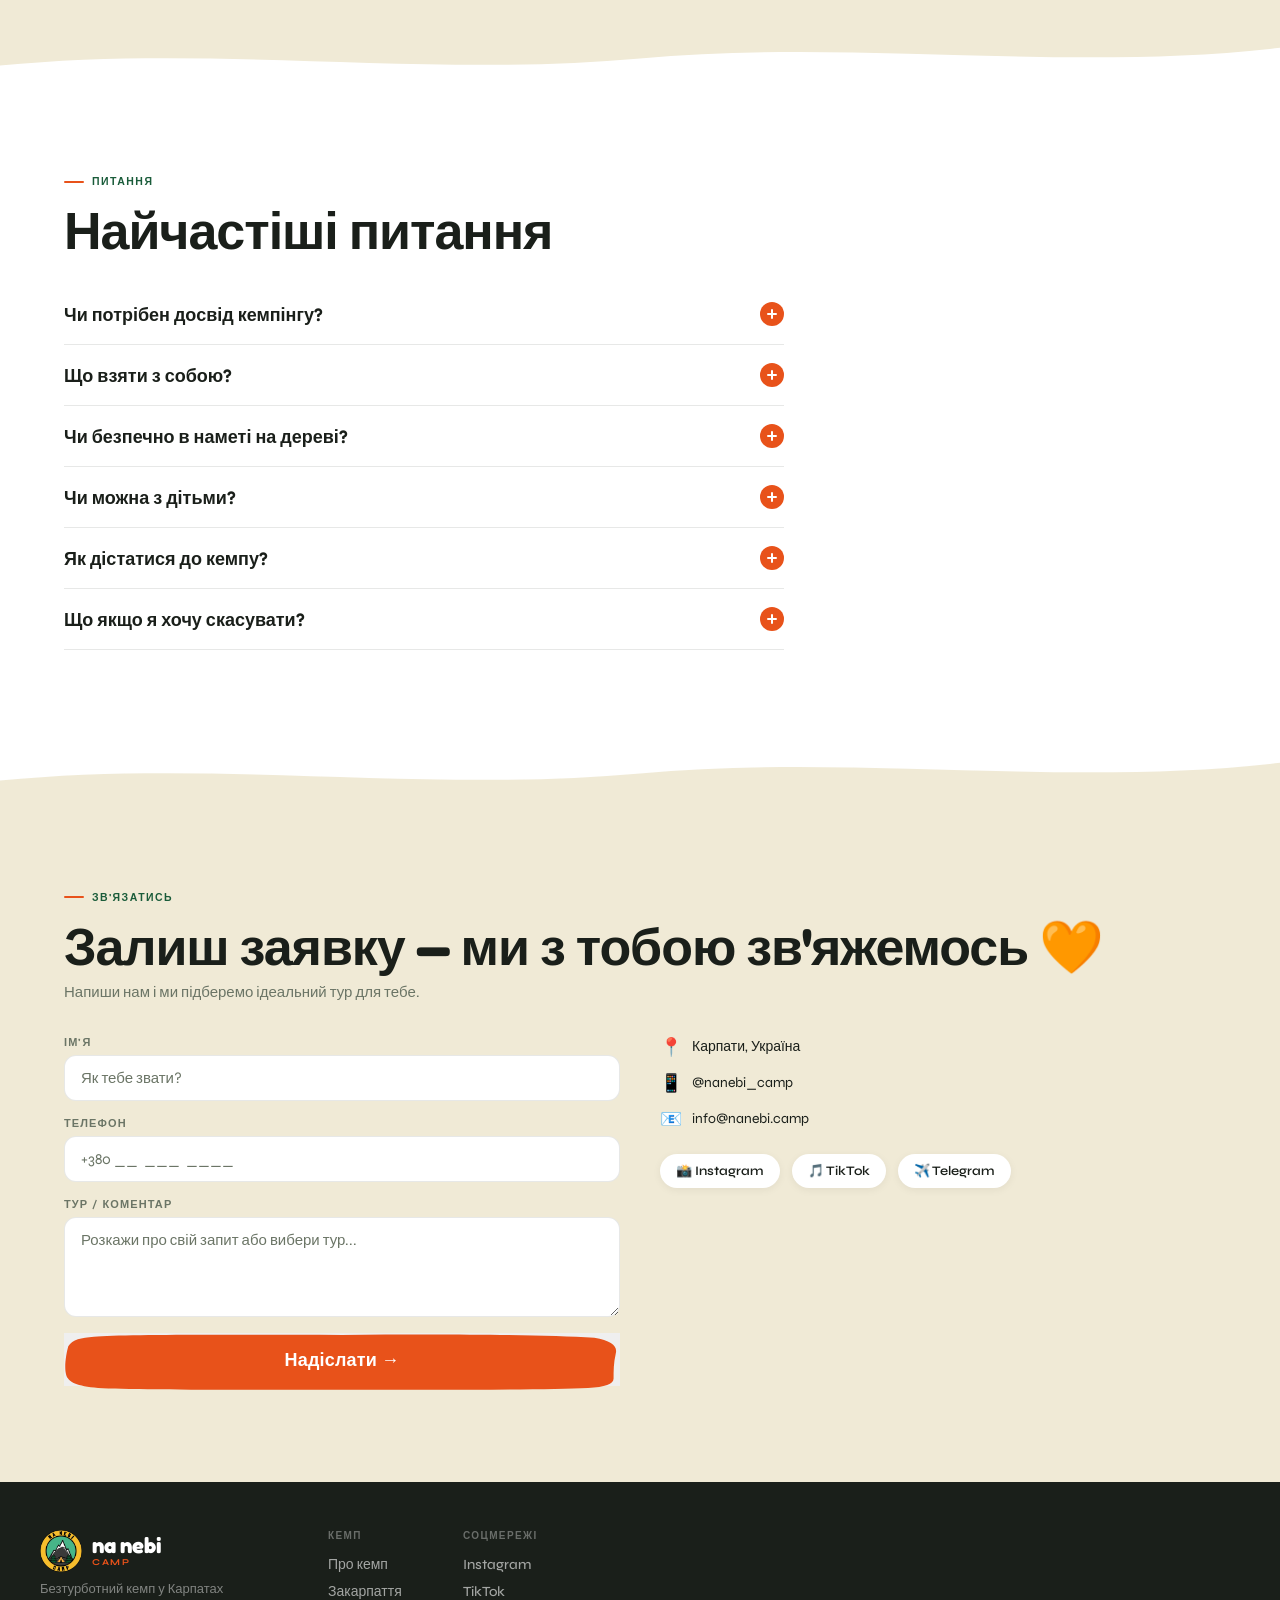
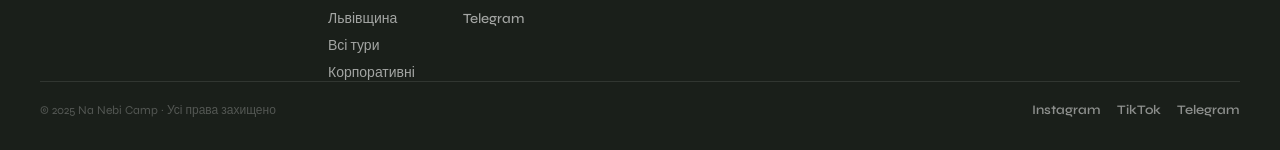
==== commit 987c6e6a: "Add files via upload" ====
--- a/index.html
+++ b/index.html
@@ -203,6 +203,10 @@
     letter-spacing: .08em;
     text-transform: uppercase;
     color:#FFD166;
+  }
+  .hero-subtitle .hl-underline {
+    display: inline-block;
+    padding-bottom: 4px;
   }
   .hl-underline { position:relative;display:inline-block; }
   .hl-underline svg {
@@ -928,7 +932,7 @@
             табір для дорослих
           </span>
         </span>
-        <div class="hero-subtitle">З наметами на деревах</div>
+        <div class="hero-subtitle">З наметами <span class="hl-underline">на деревах<svg viewBox="0 0 200 12" fill="none" preserveAspectRatio="none"><path d="M2 6 C22 1 44 11 66 6 C88 1 110 11 132 6 C154 1 176 10 198 5" stroke="#E8521A" stroke-width="1.5" stroke-linecap="round" fill="none"/></svg></span></div>
       </div>
 
       <div class="pills-row">
